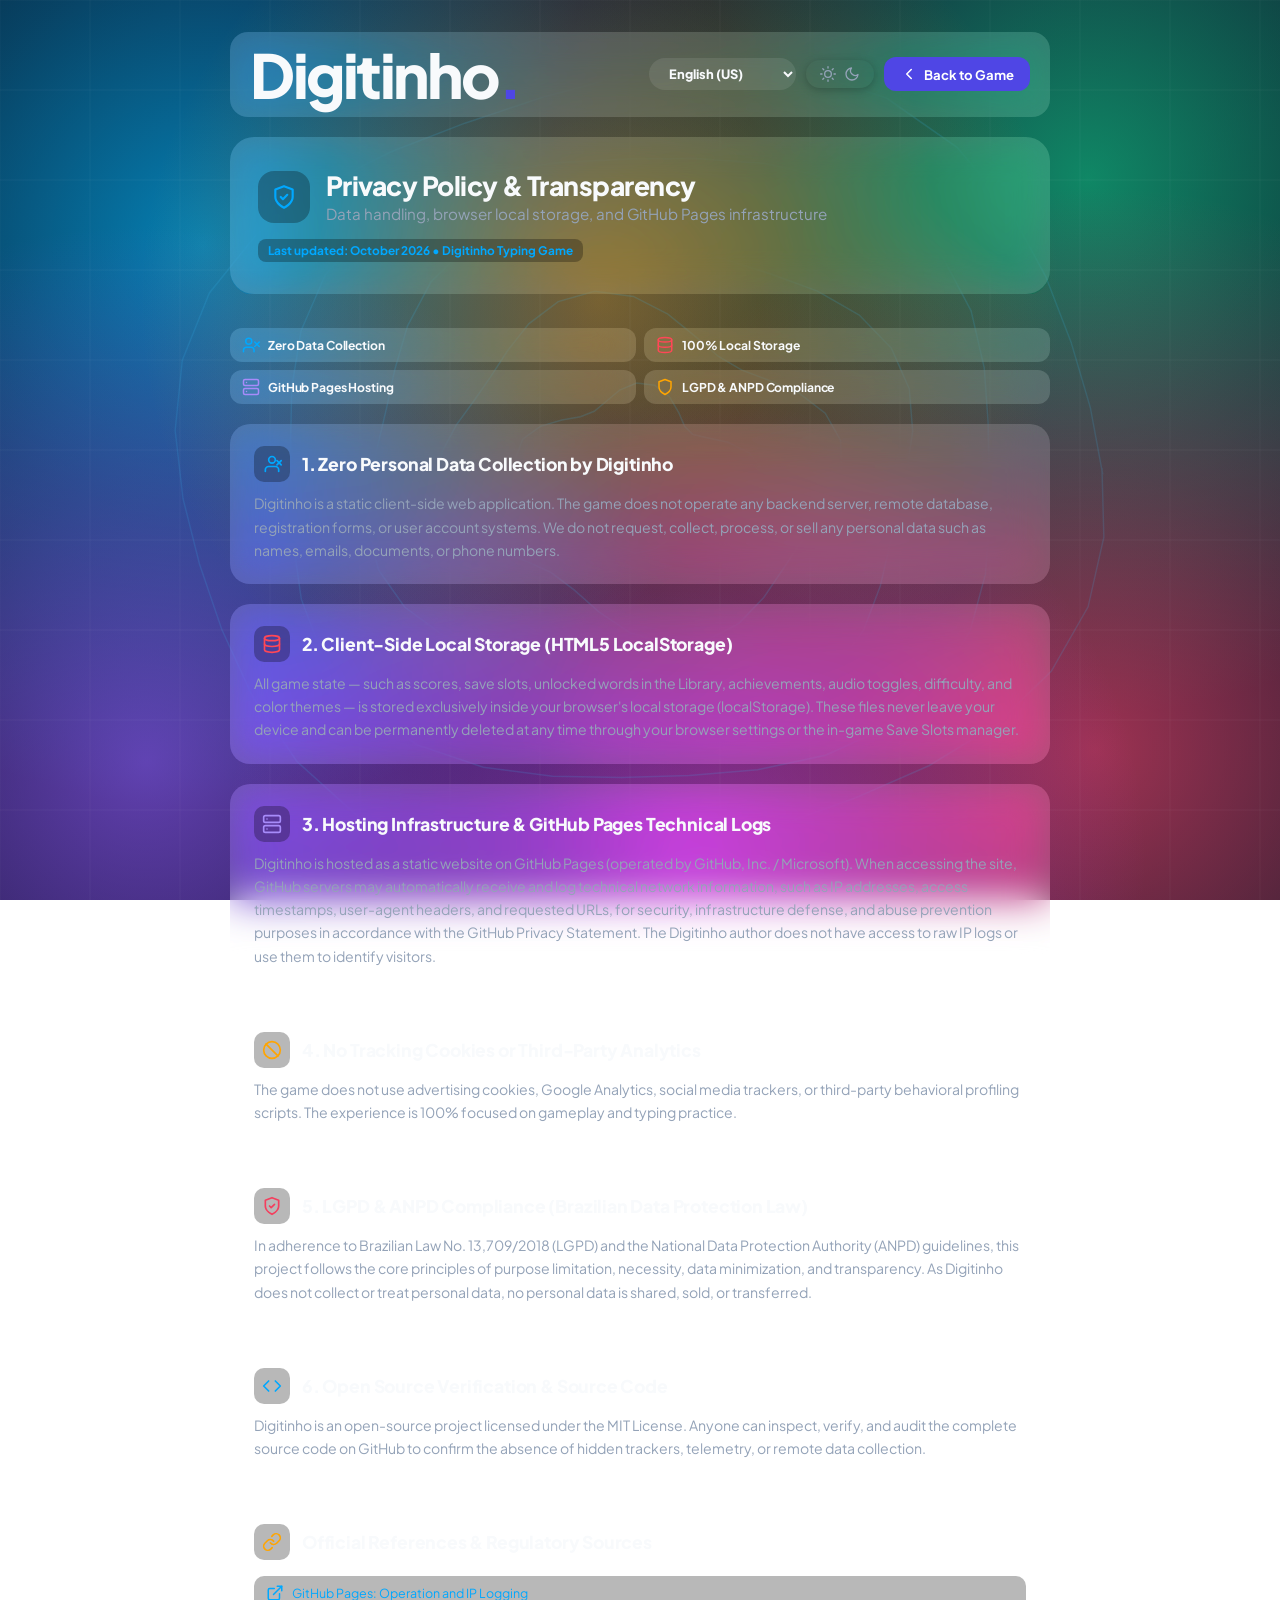
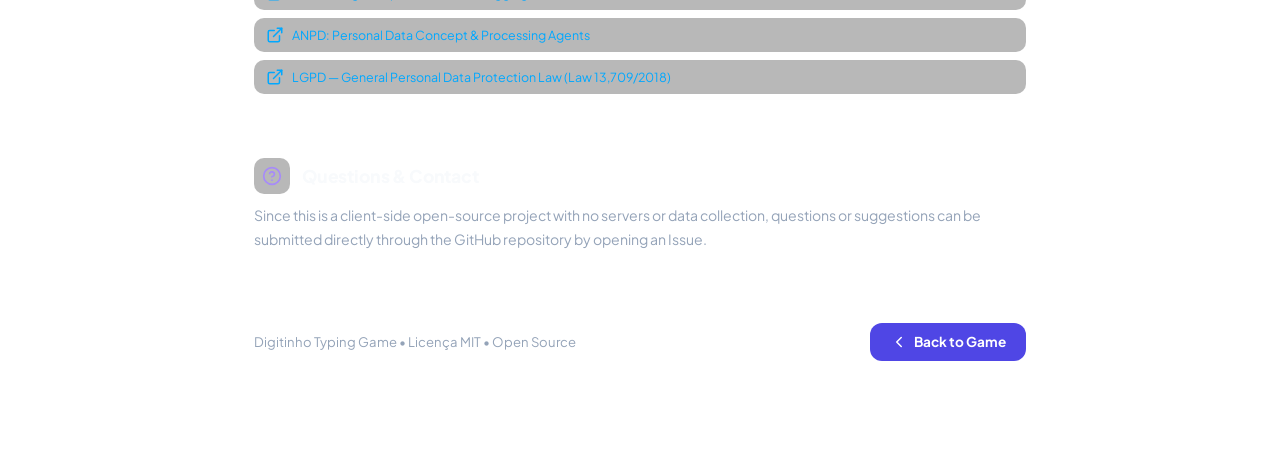
==== privacy.html @ caaef054 "feat(privacy): add standalone privacy policy page and in-game modal with multi-language support - Ad" ====
<!DOCTYPE html>
<html lang="en" class="privacy-html">
<head>
  <meta charset="UTF-8" />
  <meta name="viewport" content="width=device-width, initial-scale=1.0" />
  <title data-i18n="privacy_page_title">Digitinho — Privacy Policy &amp; Transparency</title>
  <meta name="description" content="Digitinho Privacy Policy & Data Transparency: client-side processing, browser local storage, and GitHub Pages infrastructure." />
  <link rel="icon" type="image/svg+xml" href="data:image/svg+xml,%3Csvg xmlns='http://www.w3.org/2000/svg' viewBox='0 0 32 32'%3E%3Cdefs%3E%3ClinearGradient id='g' x1='0%25' y1='0%25' x2='100%25' y2='100%25'%3E%3Cstop offset='0%25' stop-color='%236366F1'/%3E%3Cstop offset='100%25' stop-color='%2306B6D4'/%3E%3C/linearGradient%3E%3C/defs%3E%3Crect width='32' height='32' rx='8' fill='url(%23g)'/%3E%3Ctext x='15' y='22' font-family='sans-serif' font-weight='900' font-size='19' fill='%23FFFFFF' text-anchor='middle'%3ED%3C/text%3E%3Ccircle cx='23' cy='21' r='2.5' fill='%23FBBF24'/%3E%3C/svg%3E" />
  <link rel="preconnect" href="https://fonts.googleapis.com" />
  <link rel="preconnect" href="https://fonts.gstatic.com" crossorigin />
  <link href="https://fonts.googleapis.com/css2?family=Inter:wght@400;500;600;700;800&family=Plus+Jakarta+Sans:wght@500;600;700;800&display=swap" rel="stylesheet" />
  <link rel="stylesheet" href="./css/variables.css?v=1.1" />
  <link rel="stylesheet" href="./css/components.css?v=1.1" />
  <link rel="stylesheet" href="./css/layout.css?v=1.2" />
  <link rel="stylesheet" href="./css/modals.css?v=1.2" />
  <link rel="stylesheet" href="./css/responsive.css?v=1.1" />
  <style>
    html.privacy-html,
    body.privacy-body {
      overflow-y: auto !important;
      overflow-x: hidden !important;
      height: auto !important;
      min-height: 100vh !important;
      user-select: text !important;
      scrollbar-width: thin;
      scrollbar-color: rgba(99, 102, 241, 0.45) transparent;
    }
    html.privacy-html::-webkit-scrollbar,
    body.privacy-body::-webkit-scrollbar {
      width: 9px;
    }
    html.privacy-html::-webkit-scrollbar-track,
    body.privacy-body::-webkit-scrollbar-track {
      background: transparent;
    }
    html.privacy-html::-webkit-scrollbar-thumb,
    body.privacy-body::-webkit-scrollbar-thumb {
      background: rgba(99, 102, 241, 0.35);
      border-radius: 999px;
    }
    html.privacy-html::-webkit-scrollbar-thumb:hover,
    body.privacy-body::-webkit-scrollbar-thumb:hover {
      background: rgba(99, 102, 241, 0.60);
    }
  </style>
</head>
<body class="privacy-body">
  <!-- Ambient Saturated Canvas (dynamic orbs & topography behind frosted glass) -->
  <canvas id="ambient-canvas" aria-hidden="true"></canvas>

  <div class="privacy-page-wrap">
    
    <!-- Top Navigation Bar -->
    <header class="privacy-page-nav">
      <a href="./index.html" class="start-logo" style="text-decoration:none;">
        <span class="logo-main">Digitinho</span><span class="logo-dot">.</span>
      </a>

      <div class="privacy-nav-actions">
        <!-- Language selector dropdown -->
        <select id="settings-lang-select" class="settings-opt-select" onchange="changeLanguage(this.value)" aria-label="Select language">
          <option value="en">English (US)</option>
          <option value="pt">Português (BR)</option>
          <option value="fr">Français</option>
          <option value="de">Deutsch</option>
          <option value="ja">日本語</option>
          <option value="ko">한국어</option>
          <option value="zh">简体中文</option>
        </select>

        <!-- Theme Toggle Button -->
        <button class="theme-switch-btn" onclick="toggleTheme()" type="button" aria-label="Toggle theme" title="Toggle theme">
          <svg class="theme-icon theme-icon-sun" width="16" height="16" viewBox="0 0 24 24" fill="none" stroke="currentColor" stroke-width="2" stroke-linecap="round" stroke-linejoin="round">
            <circle cx="12" cy="12" r="5"></circle>
            <line x1="12" y1="1" x2="12" y2="3"></line>
            <line x1="12" y1="21" x2="12" y2="23"></line>
            <line x1="4.22" y1="4.22" x2="5.64" y2="5.64"></line>
            <line x1="18.36" y1="18.36" x2="19.78" y2="19.78"></line>
            <line x1="1" y1="12" x2="3" y2="12"></line>
            <line x1="21" y1="12" x2="23" y2="12"></line>
            <line x1="4.22" y1="19.78" x2="5.64" y2="18.36"></line>
            <line x1="18.36" y1="5.64" x2="19.78" y2="4.22"></line>
          </svg>
          <svg class="theme-icon theme-icon-moon" width="16" height="16" viewBox="0 0 24 24" fill="none" stroke="currentColor" stroke-width="2" stroke-linecap="round" stroke-linejoin="round">
            <path d="M21 12.79A9 9 0 1 1 11.21 3 7 7 0 0 0 21 12.79z"></path>
          </svg>
        </button>

        <!-- Back to Game Link -->
        <a href="./index.html" class="btn-primary" style="display:inline-flex; align-items:center; gap:6px; text-decoration:none; padding:8px 16px; border-radius:12px; font-size:0.82rem;">
          <svg class="btn-svg-icon" width="15" height="15" viewBox="0 0 24 24" fill="none" stroke="currentColor" stroke-width="2" stroke-linecap="round" stroke-linejoin="round">
            <path d="m15 18-6-6 6-6"/>
          </svg>
          <span data-i18n="privacy_back_game">Voltar ao Jogo</span>
        </a>
      </div>
    </header>

    <!-- Hero Card -->
    <section class="privacy-hero-card">
      <div class="privacy-hero-header">
        <div class="privacy-hero-icon">
          <svg width="26" height="26" viewBox="0 0 24 24" fill="none" stroke="currentColor" stroke-width="2" stroke-linecap="round" stroke-linejoin="round">
            <path d="M12 22s8-4 8-10V5l-8-3-8 3v7c0 6 8 10 8 10z"/>
            <path d="m9 12 2 2 4-4"/>
          </svg>
        </div>
        <div>
          <h1 class="privacy-hero-title" data-i18n="privacy_title">Política de Privacidade &amp; Transparência</h1>
          <p class="privacy-hero-sub" data-i18n="privacy_sub">Tratamento de dados, armazenamento local no navegador e infraestrutura do GitHub Pages</p>
        </div>
      </div>
      <div class="privacy-updated-badge" data-i18n="privacy_updated">
        Última atualização: Outubro de 2026 • Digitinho Typing Game
      </div>
    </section>

    <!-- Key Highlights Badges Grid -->
    <section class="privacy-badges-grid">
      <div class="privacy-badge">
        <svg class="privacy-badge-icon rule-icon-cyan" width="18" height="18" viewBox="0 0 24 24" fill="none" stroke="currentColor" stroke-width="2" stroke-linecap="round" stroke-linejoin="round">
          <path d="M16 21v-2a4 4 0 0 0-4-4H6a4 4 0 0 0-4 4v2"/>
          <circle cx="9" cy="7" r="4"/>
          <line x1="17" y1="8" x2="23" y2="14"/>
          <line x1="23" y1="8" x2="17" y2="14"/>
        </svg>
        <span data-i18n="privacy_badge_nocollect">Zero Coleta de Dados</span>
      </div>
      <div class="privacy-badge">
        <svg class="privacy-badge-icon rule-icon-coral" width="18" height="18" viewBox="0 0 24 24" fill="none" stroke="currentColor" stroke-width="2" stroke-linecap="round" stroke-linejoin="round">
          <ellipse cx="12" cy="5" rx="9" ry="3"/>
          <path d="M21 12c0 1.66-4 3-9 3s-9-1.34-9-3"/>
          <path d="M3 5v14c0 1.66 4 3 9 3s9-1.34 9-3V5"/>
        </svg>
        <span data-i18n="privacy_badge_local">100% Armazenamento Local</span>
      </div>
      <div class="privacy-badge">
        <svg class="privacy-badge-icon rule-icon-purple" width="18" height="18" viewBox="0 0 24 24" fill="none" stroke="currentColor" stroke-width="2" stroke-linecap="round" stroke-linejoin="round">
          <rect x="2" y="2" width="20" height="8" rx="2" ry="2"/>
          <rect x="2" y="14" width="20" height="8" rx="2" ry="2"/>
          <line x1="6" y1="6" x2="6.01" y2="6"/>
          <line x1="6" y1="18" x2="6.01" y2="18"/>
        </svg>
        <span data-i18n="privacy_badge_github">Hospedagem GitHub Pages</span>
      </div>
      <div class="privacy-badge">
        <svg class="privacy-badge-icon rule-icon-amber" width="18" height="18" viewBox="0 0 24 24" fill="none" stroke="currentColor" stroke-width="2" stroke-linecap="round" stroke-linejoin="round">
          <path d="M12 22s8-4 8-10V5l-8-3-8 3v7c0 6 8 10 8 10z"/>
        </svg>
        <span data-i18n="privacy_badge_lgpd">Conformidade LGPD &amp; ANPD</span>
      </div>
    </section>

    <!-- Section 1 -->
    <article class="privacy-section-card">
      <div class="privacy-sec-head">
        <div class="privacy-sec-icon-box rule-icon-cyan">
          <svg width="20" height="20" viewBox="0 0 24 24" fill="none" stroke="currentColor" stroke-width="2" stroke-linecap="round" stroke-linejoin="round">
            <path d="M20 21v-2a4 4 0 0 0-4-4H8a4 4 0 0 0-4 4v2"/>
            <circle cx="12" cy="7" r="4"/>
            <line x1="18" y1="8" x2="23" y2="13"/>
            <line x1="23" y1="8" x2="18" y2="13"/>
          </svg>
        </div>
        <h2 class="privacy-sec-heading" data-i18n="privacy_sec_collection_title">1. Zero Coleta de Dados Pessoais pelo Digitinho</h2>
      </div>
      <p class="privacy-sec-body" data-i18n="privacy_sec_collection_desc">
        O Digitinho é um jogo web estático executado integralmente no navegador do jogador (client-side). O projeto não possui servidores de backend próprios, banco de dados remoto, formulários de cadastro ou sistema de contas de usuário. Nenhum dado pessoal (como nome, e-mail, documento ou telefone) é solicitado, coletado, processado ou comercializado pelo desenvolvedor.
      </p>
    </article>

    <!-- Section 2 -->
    <article class="privacy-section-card">
      <div class="privacy-sec-head">
        <div class="privacy-sec-icon-box rule-icon-coral">
          <svg width="20" height="20" viewBox="0 0 24 24" fill="none" stroke="currentColor" stroke-width="2" stroke-linecap="round" stroke-linejoin="round">
            <ellipse cx="12" cy="5" rx="9" ry="3"/>
            <path d="M21 12c0 1.66-4 3-9 3s-9-1.34-9-3"/>
            <path d="M3 5v14c0 1.66 4 3 9 3s9-1.34 9-3V5"/>
          </svg>
        </div>
        <h2 class="privacy-sec-heading" data-i18n="privacy_sec_storage_title">2. Armazenamento Local no Dispositivo (HTML5 LocalStorage)</h2>
      </div>
      <p class="privacy-sec-body" data-i18n="privacy_sec_storage_desc">
        Todo o progresso do jogo — incluindo pontuação, slots de salvamento, palavras desbloqueadas na Biblioteca, conquistas obtidas, preferências sonoras, dificuldade e tema visual — é armazenado exclusivamente no armazenamento local do seu próprio navegador (localStorage). Essas informações jamais saem do seu aparelho e podem ser apagadas permanentemente a qualquer momento limpando os dados do navegador ou excluindo slots no próprio jogo.
      </p>
    </article>

    <!-- Section 3 -->
    <article class="privacy-section-card">
      <div class="privacy-sec-head">
        <div class="privacy-sec-icon-box rule-icon-purple">
          <svg width="20" height="20" viewBox="0 0 24 24" fill="none" stroke="currentColor" stroke-width="2" stroke-linecap="round" stroke-linejoin="round">
            <rect x="2" y="2" width="20" height="8" rx="2" ry="2"/>
            <rect x="2" y="14" width="20" height="8" rx="2" ry="2"/>
            <line x1="6" y1="6" x2="6.01" y2="6"/>
            <line x1="6" y1="18" x2="6.01" y2="18"/>
          </svg>
        </div>
        <h2 class="privacy-sec-heading" data-i18n="privacy_sec_hosting_title">3. Infraestrutura de Hospedagem e Registros Técnicos do GitHub Pages</h2>
      </div>
      <p class="privacy-sec-body" data-i18n="privacy_sec_hosting_desc">
        O Digitinho é hospedado como um site estático na infraestrutura do GitHub Pages (operada pela GitHub, Inc. / Microsoft). Ao acessar a página, os servidores do GitHub podem processar e registrar automaticamente metadados técnicos de conexão — tais como endereço IP, data/hora da requisição, navegador (user-agent) e URL solicitada — para fins estritos de segurança, manutenção de infraestrutura e prevenção de abusos, em conformidade com a Declaração de Privacidade do GitHub. O desenvolvedor do Digitinho não tem acesso a registros brutos de IPs nem utiliza esses dados para identificar ou rastrear jogadores.
      </p>
    </article>

    <!-- Section 4 -->
    <article class="privacy-section-card">
      <div class="privacy-sec-head">
        <div class="privacy-sec-icon-box rule-icon-amber">
          <svg width="20" height="20" viewBox="0 0 24 24" fill="none" stroke="currentColor" stroke-width="2" stroke-linecap="round" stroke-linejoin="round">
            <circle cx="12" cy="12" r="10"/>
            <line x1="4.93" y1="4.93" x2="19.07" y2="19.07"/>
          </svg>
        </div>
        <h2 class="privacy-sec-heading" data-i18n="privacy_sec_cookies_title">4. Zero Cookies de Rastreamento ou Analítica de Terceiros</h2>
      </div>
      <p class="privacy-sec-body" data-i18n="privacy_sec_cookies_desc">
        O jogo não utiliza cookies de publicidade, Google Analytics, pixels de redes sociais ou ferramentas de telemetria e perfilamento comportamental de terceiros. A experiência é 100% voltada ao treino de digitação e diversão arcade.
      </p>
    </article>

    <!-- Section 5 -->
    <article class="privacy-section-card">
      <div class="privacy-sec-head">
        <div class="privacy-sec-icon-box rule-icon-rose">
          <svg width="20" height="20" viewBox="0 0 24 24" fill="none" stroke="currentColor" stroke-width="2" stroke-linecap="round" stroke-linejoin="round">
            <path d="M12 22s8-4 8-10V5l-8-3-8 3v7c0 6 8 10 8 10z"/>
            <path d="m9 12 2 2 4-4"/>
          </svg>
        </div>
        <h2 class="privacy-sec-heading" data-i18n="privacy_sec_lgpd_title">5. Conformidade com a LGPD e Diretrizes da ANPD</h2>
      </div>
      <p class="privacy-sec-body" data-i18n="privacy_sec_lgpd_desc">
        Em observância à Lei Geral de Proteção de Dados Pessoais do Brasil (Lei nº 13.709/2018 - LGPD) e às orientações da Autoridade Nacional de Proteção de Dados (ANPD), o projeto adota estritamente os princípios de finalidade, necessidade, não discriminação e minimização de dados. Como o desenvolvedor não realiza tratamento de dados pessoais dos jogadores, nenhuma informação pessoal é comercializada, compartilhada ou transferida a terceiros.
      </p>
    </article>

    <!-- Section 6 -->
    <article class="privacy-section-card">
      <div class="privacy-sec-head">
        <div class="privacy-sec-icon-box rule-icon-cyan">
          <svg width="20" height="20" viewBox="0 0 24 24" fill="none" stroke="currentColor" stroke-width="2" stroke-linecap="round" stroke-linejoin="round">
            <polyline points="16 18 22 12 16 6"/>
            <polyline points="8 6 2 12 8 18"/>
          </svg>
        </div>
        <h2 class="privacy-sec-heading" data-i18n="privacy_sec_opensource_title">6. Código Aberto, Transparência e Auditoria</h2>
      </div>
      <p class="privacy-sec-body" data-i18n="privacy_sec_opensource_desc">
        O Digitinho é um projeto de código aberto disponibilizado sob a Licença MIT. Qualquer pessoa pode inspecionar, auditar e verificar o código-fonte integral no GitHub para atestar a ausência total de rastreadores ocultos, telemetria ou coleta remota de dados.
      </p>
    </article>

    <!-- Section 7: Regulatory Links -->
    <section class="privacy-section-card">
      <div class="privacy-sec-head">
        <div class="privacy-sec-icon-box rule-icon-amber">
          <svg width="20" height="20" viewBox="0 0 24 24" fill="none" stroke="currentColor" stroke-width="2" stroke-linecap="round" stroke-linejoin="round">
            <path d="M10 13a5 5 0 0 0 7.54.54l3-3a5 5 0 0 0-7.07-7.07l-1.72 1.71"/>
            <path d="M14 11a5 5 0 0 0-7.54-.54l-3 3a5 5 0 0 0 7.07 7.07l1.71-1.71"/>
          </svg>
        </div>
        <h2 class="privacy-sec-heading" data-i18n="privacy_sec_links_title">Fontes Oficiais e Referências Normativas</h2>
      </div>
      <div class="privacy-links-grid" style="margin-top:6px;">
        <a href="https://docs.github.com/en/pages/getting-started-with-github-pages/what-is-github-pages" target="_blank" rel="noopener noreferrer" class="privacy-link-item">
          <svg class="btn-svg-icon" width="16" height="16" viewBox="0 0 24 24" fill="none" stroke="currentColor" stroke-width="2" stroke-linecap="round" stroke-linejoin="round">
            <path d="M18 13v6a2 2 0 0 1-2 2H5a2 2 0 0 1-2-2V8a2 2 0 0 1 2-2h6"/>
            <polyline points="15 3 21 3 21 9"/>
            <line x1="10" y1="14" x2="21" y2="3"/>
          </svg>
          <span data-i18n="privacy_link_github">GitHub Pages: Funcionamento e Registro de IPs</span>
        </a>
        <a href="https://www.gov.br/anpd/pt-br/assuntos/titular-de-dados" target="_blank" rel="noopener noreferrer" class="privacy-link-item">
          <svg class="btn-svg-icon" width="16" height="16" viewBox="0 0 24 24" fill="none" stroke="currentColor" stroke-width="2" stroke-linecap="round" stroke-linejoin="round">
            <path d="M18 13v6a2 2 0 0 1-2 2H5a2 2 0 0 1-2-2V8a2 2 0 0 1 2-2h6"/>
            <polyline points="15 3 21 3 21 9"/>
            <line x1="10" y1="14" x2="21" y2="3"/>
          </svg>
          <span data-i18n="privacy_link_anpd">ANPD: Conceito de Dado Pessoal e Agentes de Tratamento</span>
        </a>
        <a href="https://www.planalto.gov.br/ccivil_03/_ato2015-2018/2018/lei/l13709.htm" target="_blank" rel="noopener noreferrer" class="privacy-link-item">
          <svg class="btn-svg-icon" width="16" height="16" viewBox="0 0 24 24" fill="none" stroke="currentColor" stroke-width="2" stroke-linecap="round" stroke-linejoin="round">
            <path d="M18 13v6a2 2 0 0 1-2 2H5a2 2 0 0 1-2-2V8a2 2 0 0 1 2-2h6"/>
            <polyline points="15 3 21 3 21 9"/>
            <line x1="10" y1="14" x2="21" y2="3"/>
          </svg>
          <span data-i18n="privacy_link_lgpd">LGPD — Lei Geral de Proteção de Dados (Lei nº 13.709/2018)</span>
        </a>
      </div>
    </section>

    <!-- Section 8: Contact / GitHub Issues -->
    <article class="privacy-section-card">
      <div class="privacy-sec-head">
        <div class="privacy-sec-icon-box rule-icon-purple">
          <svg width="20" height="20" viewBox="0 0 24 24" fill="none" stroke="currentColor" stroke-width="2" stroke-linecap="round" stroke-linejoin="round">
            <circle cx="12" cy="12" r="10"/>
            <path d="M9.09 9a3 3 0 0 1 5.83 1c0 2-3 3-3 3"/>
            <line x1="12" y1="17" x2="12.01" y2="17"/>
          </svg>
        </div>
        <h2 class="privacy-sec-heading" data-i18n="privacy_contact_title">Dúvidas e Contato</h2>
      </div>
      <p class="privacy-sec-body" data-i18n="privacy_contact_desc">
        Como este é um projeto de código aberto sem servidores ou coleta de dados, dúvidas ou sugestões podem ser encaminhadas diretamente através do repositório no GitHub abrindo uma Issue.
      </p>
    </article>

    <!-- Page Footer -->
    <footer class="privacy-page-footer">
      <div style="font-size:0.82rem; color:var(--t2);">
        Digitinho Typing Game • Licença MIT • Open Source
      </div>
      <a href="./index.html" class="btn-primary" style="display:inline-flex; align-items:center; gap:6px; text-decoration:none; padding:10px 20px; border-radius:12px; font-size:0.85rem;">
        <svg class="btn-svg-icon" width="16" height="16" viewBox="0 0 24 24" fill="none" stroke="currentColor" stroke-width="2" stroke-linecap="round" stroke-linejoin="round">
          <path d="m15 18-6-6 6-6"/>
        </svg>
        <span data-i18n="privacy_back_game">Voltar ao Jogo</span>
      </a>
    </footer>

  </div>

  <!-- Scripts -->
  <script src="./js/ambient.js?v=1.1"></script>
  <script src="./js/i18n.js?v=1.2"></script>
  <script>
    // Theme Management for standalone privacy page
    function initTheme() {
      const saved = localStorage.getItem('digitinho_theme');
      const prefersDark = window.matchMedia && window.matchMedia('(prefers-color-scheme: dark)').matches;
      const initial = saved || (prefersDark ? 'dark' : 'dark');
      setTheme(initial);
    }

    function setTheme(theme) {
      document.documentElement.setAttribute('data-theme', theme);
      localStorage.setItem('digitinho_theme', theme);
      const isDark = theme === 'dark';
      document.querySelectorAll('.theme-switch-btn').forEach(btn => {
        btn.classList.toggle('is-dark', isDark);
      });
    }

    function toggleTheme() {
      const current = document.documentElement.getAttribute('data-theme') || 'dark';
      const next = current === 'dark' ? 'light' : 'dark';
      setTheme(next);
    }

    initTheme();

    // Initialize Language and Translations
    document.addEventListener('DOMContentLoaded', async () => {
      const lang = typeof getLanguage === 'function' ? getLanguage() : 'pt';
      const langSelect = document.getElementById('settings-lang-select');
      if (langSelect) langSelect.value = lang;

      if (typeof loadLocale === 'function') {
        await loadLocale(lang);
      }
      if (typeof applyTranslations === 'function') {
        applyTranslations();
      }
    });
  </script>
</body>
</html>
---- css/variables.css ----
/* ======================================================
   DIGITINHO — css/variables.css
   Design System Tokens, Themes (Dark/Light) & Core Canvas
   ====================================================== */

*,
*::before,
*::after {
  box-sizing: border-box;
  margin: 0;
  padding: 0;
}

/* ======================================================
   THEME DEFINITIONS: DARK (DEFAULT) & LIGHT
   ====================================================== */
:root {
  --theme: 'dark';

  /* Frosted Glass Surfaces (Translucent glass with vibrant refraction) */
  --glass-surface: rgba(10, 16, 32, 0.35);
  --glass-sidebar: rgba(10, 16, 32, 0.30);
  --glass-column: rgba(7, 12, 26, 0.28);
  --glass-queue: rgba(10, 16, 32, 0.40);

  /* Frosted Glass Cards (Luminous Translucent Glass & Zero Borders) */
  --glass-card: rgba(255, 255, 255, 0.16);
  --glass-card-hover: rgba(255, 255, 255, 0.24);
  --glass-card-border: transparent;
  --glass-card-blur: blur(20px) saturate(180%);
  --glass-sub-card: rgba(0, 0, 0, 0.28);

  --glass-pill: rgba(255, 255, 255, 0.08);
  --glass-btn-sec: rgba(255, 255, 255, 0.09);
  --glass-hover: rgba(255, 255, 255, 0.12);
  --glass-border: transparent;
  --glass-inner-border: transparent;
  --glass-highlight: rgba(255, 255, 255, 0.12);
  --shadow-glass: 0 16px 40px rgba(0, 0, 0, 0.20);

  --modal-bg: var(--glass-surface);
  --pause-backdrop: rgba(0, 0, 0, 0.05);
  --modal-backdrop: rgba(0, 0, 0, 0.08);

  /* Padrão Clean Glass Overlay (Contagem Regressiva, Pause e Modais com Fundo Visível) */
  --overlay-backdrop: rgba(0, 0, 0, 0.05);
  --overlay-backdrop-blur: blur(2px);
  --overlay-box-bg: var(--glass-surface);
  --overlay-box-blur: blur(24px) saturate(200%);

  /* Clean Typography Colors */
  --t1: #F8FAFC;
  --t2: #94A3B8;
  --t3: #64748B;
  --t4: #475569;

  /* Saturated Joyful Palette */
  --accent-primary: #4F46E5;
  /* Vivid Indigo */
  --accent-primary-hover: #6366F1;
  --accent-cyan: #00A8FF;
  /* Saturated Sky Cyan */
  --accent-emerald: #2ED573;
  /* Saturated Mint Emerald */
  --accent-coral: #FF4757;
  /* Saturated Coral Red */
  --accent-orange: #FF793F;
  /* Saturated Sunset Orange */
  --accent-purple: #7C3AED;
  /* Saturated Royal Purple */
  --accent-pink: #EC4899;
  /* Saturated Electric Pink */
  --accent-amber: #FFA502;
  /* Saturated Sunny Amber */

  /* Vocábulos: Progressão por Temperatura de Cor (Fria -> Temperada -> Quente -> Incandescente) */
  --tile-letter-bg: #2563EB;
  /* ❄️ Frio: Azul Real (Letra) */
  --tile-letter-txt: #FFFFFF;
  --tile-syl-bg: #059669;
  /* 🌿 Temperado: Verde Esmeralda (Sílaba) */
  --tile-syl-txt: #FFFFFF;
  --tile-word-bg: #D97706;
  /* ☀️ Quente: Âmbar Dourado Solar (Palavra Inteira) */
  --tile-word-txt: #FFFFFF;
  --tile-magic-bg: #D946EF;
  /* ⚡ Incandescente: Magenta Radiante Plasma (Palavra com Habilidade) */
  --tile-magic-txt: #FFFFFF;
  --tile-wild-bg: #8B5CF6;
  /* 💥 Violeta Cósmico (Wildcard) */
  --tile-wild-txt: #FFFFFF;
  --tile-danger-bg: #DC2626;
  /* 🚨 Perigo Fundo da Tela: Vermelho Alerta Vivo */

  /* Shadows & Elevations */
  --shadow-sm: 0 2px 8px rgba(0, 0, 0, 0.22);
  --shadow-md: 0 8px 24px rgba(0, 0, 0, 0.32);
  --shadow-lg: 0 20px 48px rgba(0, 0, 0, 0.42);
  --shadow-tile: 0 4px 14px rgba(0, 0, 0, 0.30);
  --shadow-ambient: rgba(0, 0, 0, 0.35);

  --progress-bg: rgba(255, 255, 255, 0.1);

  /* Typography */
  --font: 'Plus Jakarta Sans', 'Inter', -apple-system, BlinkMacSystemFont, 'Segoe UI', Roboto, sans-serif;
  --r-sm: 10px;
  --r-md: 16px;
  --r-lg: 22px;
  --r-pill: 999px;
}

[data-theme="light"] {
  --theme: 'light';

  /* Glass Surfaces (Light Mode Translucent Frosted Crystal) */
  --glass-surface: rgba(255, 255, 255, 0.42);
  --glass-sidebar: rgba(255, 255, 255, 0.38);
  --glass-column: rgba(255, 255, 255, 0.28);
  --glass-queue: rgba(255, 255, 255, 0.48);

  /* Frosted Glass Cards (Modo Claro) */
  --glass-card: rgba(255, 255, 255, 0.65);
  --glass-card-hover: rgba(255, 255, 255, 0.85);
  --glass-card-border: transparent;
  --glass-card-blur: blur(20px) saturate(180%);
  --glass-sub-card: rgba(0, 0, 0, 0.07);

  --glass-pill: rgba(255, 255, 255, 0.45);
  --glass-btn-sec: rgba(255, 255, 255, 0.50);
  --glass-hover: rgba(255, 255, 255, 0.65);
  --glass-border: transparent;
  --glass-inner-border: transparent;
  --glass-highlight: rgba(255, 255, 255, 0.60);
  --shadow-glass: 0 12px 32px rgba(15, 23, 42, 0.06);

  --modal-bg: var(--glass-surface);
  --pause-backdrop: rgba(255, 255, 255, 0.06);
  --modal-backdrop: rgba(15, 23, 42, 0.08);

  /* Padrão Clean Glass Overlay (Contagem Regressiva, Pause e Modais com Fundo Visível) */
  --overlay-backdrop: rgba(255, 255, 255, 0.06);
  --overlay-backdrop-blur: blur(2px);
  --overlay-box-bg: var(--glass-surface);
  --overlay-box-blur: blur(24px) saturate(200%);

  --t1: #0F172A;
  --t2: #334155;
  --t3: #64748B;
  --t4: #94A3B8;

  /* Saturated Joyful Palette */
  --accent-primary: #4F46E5;
  --accent-primary-hover: #6366F1;
  --accent-cyan: #0284C7;
  --accent-emerald: #10B981;
  --accent-coral: #FF4757;
  --accent-orange: #EA580C;
  --accent-purple: #7C3AED;
  --accent-pink: #DB2777;
  --accent-amber: #D97706;

  /* Vocábulos: Progressão por Temperatura de Cor */
  --tile-letter-bg: #2563EB;
  --tile-letter-txt: #FFFFFF;
  --tile-syl-bg: #059669;
  --tile-syl-txt: #FFFFFF;
  --tile-word-bg: #D97706;
  --tile-word-txt: #FFFFFF;
  --tile-magic-bg: #C026D3;
  --tile-magic-txt: #FFFFFF;
  --tile-wild-bg: #7C3AED;
  --tile-wild-txt: #FFFFFF;
  --tile-danger-bg: #DC2626;

  --shadow-sm: 0 2px 8px rgba(0, 0, 0, 0.05);
  --shadow-md: 0 8px 24px rgba(0, 0, 0, 0.08);
  --shadow-lg: 0 20px 48px rgba(15, 23, 42, 0.12);
  --shadow-tile: 0 4px 14px rgba(15, 23, 42, 0.18);
  --shadow-ambient: rgba(15, 23, 42, 0.08);

  --progress-bg: rgba(15, 23, 42, 0.08);
}

/* ======================================================
   BASE HTML & BODY
   ====================================================== */
html,
body {
  width: 100%;
  height: 100%;
  background: transparent;
  color: var(--t1);
  font-family: var(--font);
  overflow: hidden;
  user-select: none;
  -webkit-font-smoothing: antialiased;
  -moz-osx-font-smoothing: grayscale;
  transition: color 0.25s ease;
}

#ambient-canvas {
  position: fixed;
  inset: 0;
  width: 100%;
  height: 100%;
  z-index: 0;
  pointer-events: none;
}

#app {
  position: relative;
  z-index: 1;
  width: 100%;
  height: 100%;
  display: flex;
  flex-direction: column;
}

/* Screen Viewport Base */
.screen {
  position: fixed;
  inset: 0;
  display: none;
}

.screen.active {
  display: flex;
}
---- css/components.css ----
/* ======================================================
   DIGITINHO — css/components.css
   Reusable UI Components: Buttons, Theme Switch & Badges
   ====================================================== */

/* ======================================================
   THEME TOGGLE SWITCH
   ====================================================== */
.theme-switch-btn {
  display: inline-flex;
  align-items: center;
  gap: 8px;
  background: var(--surface-card);
  border: none;
  border-radius: var(--r-pill);
  padding: 6px 14px;
  cursor: pointer;
  color: var(--t2);
  font-family: var(--font);
  font-size: 0.8rem;
  font-weight: 600;
  box-shadow: var(--shadow-sm);
  transition: background 0.2s, color 0.2s;
}
.theme-switch-btn:hover {
  background: var(--surface-hover);
  color: var(--t1);
}
.theme-switch-disc {
  width: 18px;
  height: 18px;
  border-radius: 50%;
  background: linear-gradient(90deg, #10B981 50%, #1E293B 50%);
  display: inline-block;
  box-shadow: 0 1px 4px rgba(0,0,0,0.2);
  transition: transform 0.3s ease;
}
[data-theme="light"] .theme-switch-disc {
  background: linear-gradient(90deg, #F59E0B 50%, #E2E8F0 50%);
  transform: rotate(180deg);
}
.screen-top-bar {
  position: absolute;
  top: 18px;
  right: 22px;
  z-index: 10;
  display: flex;
  align-items: center;
  gap: 10px;
}
.hud-theme-switch {
  padding: 6px 8px;
}
.queue-switch-btn {
  gap: 6px;
}
.queue-switch-icon {
  font-size: 0.72rem;
  line-height: 1;
}

/* ======================================================
   COMMON BUTTONS & CONTROLS (BORDERLESS DESIGN)
   ====================================================== */
button {
  border: none;
  outline: none;
  font-family: var(--font);
}

.btn-primary {
  font-weight: 700;
  font-size: 0.92rem;
  color: #FFFFFF;
  background: var(--accent-primary);
  border-radius: var(--r-md);
  padding: 12px 24px;
  cursor: pointer;
  box-shadow: none;
  transition: background 0.18s ease, filter 0.18s ease;
  display: inline-flex;
  align-items: center;
  justify-content: center;
  gap: 8px;
}
.btn-primary:hover {
  background: var(--accent-primary-hover);
  filter: brightness(1.12);
  box-shadow: none;
}
.btn-primary:active {
  background: var(--accent-primary);
  filter: brightness(0.96);
}

.btn-secondary {
  font-weight: 600;
  font-size: 0.88rem;
  color: var(--t1);
  background: var(--glass-btn-sec, rgba(255, 255, 255, 0.08));
  border: none;
  border-radius: var(--r-md);
  padding: 12px 20px;
  cursor: pointer;
  transition: background 0.18s, color 0.18s;
  display: inline-flex;
  align-items: center;
  justify-content: center;
  gap: 6px;
}
.btn-secondary:hover {
  background: var(--glass-hover, rgba(255, 255, 255, 0.15));
  color: var(--t1);
}
.btn-secondary:active {
  background: var(--glass-btn-sec, rgba(255, 255, 255, 0.08));
}

.btn-svg-icon {
  width: 18px;
  height: 18px;
  flex-shrink: 0;
  display: inline-block;
  vertical-align: middle;
}

.btn-link {
  background: none;
  font-size: 0.72rem;
  color: var(--accent-cyan);
  cursor: pointer;
  font-weight: 700;
  padding: 0;
  transition: opacity 0.15s;
}
.btn-link:hover {
  opacity: 0.8;
  text-decoration: underline;
}

.btn-lib-mini {
  background: var(--glass-card);
  backdrop-filter: var(--glass-card-blur);
  -webkit-backdrop-filter: var(--glass-card-blur);
  border: none;
  border-radius: var(--r-sm);
  color: var(--t2);
  font-size: 0.75rem;
  font-weight: 600;
  padding: 6px 12px;
  cursor: pointer;
  transition: background 0.15s, color 0.15s;
  display: inline-flex;
  align-items: center;
  gap: 5px;
  box-shadow: none;
}
.btn-lib-mini:hover {
  background: var(--glass-card-hover);
  color: var(--t1);
}

/* ======================================================
   SPEED BADGE & STATUS INDICATORS
   ====================================================== */
.speed-badge {
  font-size: 0.72rem;
  font-weight: 700;
  color: #FFFFFF;
  background: var(--accent-amber);
  border-radius: var(--r-pill);
  padding: 2px 8px;
  transition: transform 0.15s ease, background 0.15s ease;
}
.speed-badge.speed-up-flash {
  background: var(--accent-coral) !important;
  transform: scale(1.18);
}

/* Keyboard keys */
.kb-row {
  display: flex;
  gap: 6px;
  flex-wrap: wrap;
}
kbd {
  display: inline-flex;
  align-items: center;
  justify-content: center;
  min-width: 22px;
  height: 22px;
  padding: 0 6px;
  background: rgba(255, 255, 255, 0.12);
  backdrop-filter: blur(8px);
  -webkit-backdrop-filter: blur(8px);
  color: var(--t1);
  border-radius: 6px;
  font-family: 'JetBrains Mono', 'Fira Code', 'SF Mono', Consolas, monospace;
  font-size: 0.72rem;
  font-weight: 700;
  line-height: 1;
  border: 1px solid rgba(255, 255, 255, 0.16);
  box-shadow: 0 2px 6px rgba(0, 0, 0, 0.20);
  user-select: none;
  transition: all 0.15s ease;
}

[data-theme="light"] kbd {
  background: rgba(0, 0, 0, 0.07);
  color: #0F172A;
  border: 1px solid rgba(0, 0, 0, 0.12);
  box-shadow: 0 2px 4px rgba(0, 0, 0, 0.06);
}

/* Color Helpers */
.text-green { color: var(--accent-emerald) !important; }
.text-rose  { color: var(--accent-coral) !important; }
.text-sky   { color: var(--accent-cyan) !important; }
.text-amber { color: var(--accent-amber) !important; }

/* Visibility Utilities */
.hidden {
  display: none !important;
}

/* ======================================================
   APP INITIALIZATION LOADING SCREEN (Glassmorphism & No Borders)
   ====================================================== */
#app-loading-screen {
  position: fixed;
  inset: 0;
  z-index: 999999;
  display: flex;
  flex-direction: column;
  align-items: center;
  justify-content: center;
  background: var(--overlay-backdrop, rgba(7, 11, 20, 0.85));
  backdrop-filter: blur(24px) saturate(200%);
  -webkit-backdrop-filter: blur(24px) saturate(200%);
  opacity: 1;
  visibility: visible;
  transition: opacity 0.4s cubic-bezier(0.16, 1, 0.3, 1), visibility 0.4s;
  pointer-events: all;
  border: none !important;
}

#app-loading-screen.fade-out {
  opacity: 0;
  visibility: hidden;
  pointer-events: none;
}

.loading-content-box {
  display: flex;
  flex-direction: column;
  align-items: center;
  gap: 16px;
  background: var(--overlay-box-bg, rgba(15, 23, 42, 0.65));
  backdrop-filter: blur(24px) saturate(200%);
  -webkit-backdrop-filter: blur(24px) saturate(200%);
  padding: 34px 44px;
  border-radius: 20px;
  border: none !important;
  box-shadow: none !important;
  text-align: center;
}

.loading-brand-logo {
  font-family: 'Plus Jakarta Sans', var(--font), sans-serif;
  font-size: 2.1rem;
  font-weight: 800;
  letter-spacing: -0.04em;
  color: #FFFFFF;
}

.loading-brand-logo .logo-dot {
  color: var(--accent-primary, #6366F1);
}

.loading-spinner-svg {
  width: 40px;
  height: 40px;
  animation: loadingSpin 0.85s linear infinite;
}

@keyframes loadingSpin {
  to { transform: rotate(360deg); }
}

.loading-status-text {
  font-family: var(--font), sans-serif;
  font-size: 0.88rem;
  font-weight: 500;
  color: #94A3B8;
  letter-spacing: 0.02em;
  animation: loadingPulse 1.8s ease-in-out infinite;
}

@keyframes loadingPulse {
  0%, 100% { opacity: 0.7; }
  50% { opacity: 1; color: #F8FAFC; }
}
---- css/layout.css ----
/* ======================================================
   DIGITINHO — css/layout.css
   Structural Screens, HUD, Floating Sidebars & Central Board
   ====================================================== */

/* ======================================================
   START SCREEN (FROSTED GLASS CARD OVER SATURATED CANVASES)
   ====================================================== */
#screen-start {
  align-items: center;
  justify-content: center;
  background: transparent;
  flex-direction: column;
}
#bg-deco {
  display: none;
}

.start-wrap {
  position: relative;
  z-index: 1;
  display: flex;
  flex-direction: column;
  align-items: center;
  gap: 20px;
  width: 100%;
  max-width: 520px;
  padding: 30px 26px 24px;
  text-align: center;
  background: var(--glass-sidebar);
  backdrop-filter: blur(28px) saturate(210%);
  -webkit-backdrop-filter: blur(28px) saturate(210%);
  border-radius: 26px;
  box-shadow: none;
  border: none !important;
}

.start-brand {
  display: flex;
  flex-direction: column;
  align-items: center;
  gap: 4px;
}
.start-logo {
  font-weight: 800;
  font-size: clamp(2.8rem, 7vw, 3.8rem);
  letter-spacing: -0.04em;
  line-height: 1;
}
.logo-main { color: var(--t1); }
.logo-dot  { color: var(--accent-primary); }
.start-sub {
  font-size: 0.90rem;
  color: var(--t2);
  margin-top: 0px;
  font-weight: 500;
  max-width: 400px;
  line-height: 1.35;
}

/* Hero Start & Continue Action */
.start-hero-action {
  width: 100%;
  display: flex;
  justify-content: center;
}

.hero-start-btn {
  width: 100%;
  height: 56px;
  background: linear-gradient(135deg, #4F46E5, #6366F1);
  color: #FFFFFF;
  font-size: 1.10rem;
  font-weight: 800;
  letter-spacing: 0.02em;
  border-radius: var(--r-md);
  border: none !important;
  cursor: pointer;
  display: flex;
  align-items: center;
  justify-content: center;
  gap: 12px;
  padding: 0 20px;
  box-shadow: 0 6px 20px rgba(79, 70, 229, 0.38);
  transition: filter 0.18s ease, background 0.18s ease, box-shadow 0.18s ease;
  transform: none !important;
}
.hero-start-btn:hover {
  background: linear-gradient(135deg, #6366F1, #818CF8);
  filter: brightness(1.12);
  box-shadow: 0 8px 26px rgba(99, 102, 241, 0.48);
}

.hero-continue-btn {
  background: linear-gradient(135deg, #10B981, #059669);
  box-shadow: 0 6px 20px rgba(16, 185, 129, 0.38);
}
.hero-continue-btn:hover {
  background: linear-gradient(135deg, #059669, #34D399);
  filter: brightness(1.12);
  box-shadow: 0 8px 26px rgba(16, 185, 129, 0.48);
}

.hero-play-icon {
  width: 28px;
  height: 28px;
  border-radius: 50%;
  background: rgba(255, 255, 255, 0.22);
  display: flex;
  align-items: center;
  justify-content: center;
  flex-shrink: 0;
}
.hero-start-text {
  font-weight: 800;
}

/* Game Modes Bento Grid (3 Columns) */
.start-modes-section {
  width: 100%;
  display: flex;
  flex-direction: column;
  gap: 8px;
}
.start-section-tag {
  font-size: 0.68rem;
  font-weight: 800;
  letter-spacing: 0.12em;
  color: var(--t2);
  text-transform: uppercase;
  text-align: left;
  padding-left: 2px;
}
.start-modes-grid {
  display: grid;
  grid-template-columns: repeat(3, 1fr);
  gap: 10px;
  width: 100%;
}
.mode-card {
  background: var(--glass-card);
  backdrop-filter: var(--glass-card-blur);
  -webkit-backdrop-filter: var(--glass-card-blur);
  border: none !important;
  border-radius: 16px;
  padding: 14px 8px 12px;
  display: flex;
  flex-direction: column;
  align-items: center;
  text-align: center;
  gap: 8px;
  cursor: pointer;
  transition: background 0.18s ease, filter 0.18s ease;
  transform: none !important;
}
.mode-card:hover {
  background: var(--glass-card-hover);
  filter: brightness(1.10);
}
.mode-card-icon {
  width: 40px;
  height: 40px;
  border-radius: 12px;
  display: flex;
  align-items: center;
  justify-content: center;
  flex-shrink: 0;
  transition: filter 0.18s ease;
}
.mode-icon-purple {
  background: rgba(139, 92, 246, 0.20);
  color: #A78BFA;
}
.mode-icon-cyan {
  background: rgba(6, 182, 212, 0.20);
  color: #22D3EE;
}
.mode-icon-amber {
  background: rgba(245, 158, 11, 0.20);
  color: #FBBF24;
}
.mode-card-info {
  display: flex;
  flex-direction: column;
  gap: 2px;
  align-items: center;
}
.mode-card-title {
  font-size: 0.84rem;
  font-weight: 700;
  color: var(--t1);
  line-height: 1.2;
}
.mode-card-desc {
  font-size: 0.68rem;
  color: var(--t2);
  font-weight: 500;
  text-align: center;
  line-height: 1.25;
}

/* Quick Tools System Bar */
.start-system-bar {
  display: grid;
  grid-template-columns: repeat(4, 1fr);
  gap: 8px;
  width: 100%;
}
.system-bar-btn {
  background: var(--glass-card);
  backdrop-filter: var(--glass-card-blur);
  -webkit-backdrop-filter: var(--glass-card-blur);
  border: none !important;
  border-radius: 12px;
  padding: 10px 4px 8px;
  display: flex;
  flex-direction: column;
  align-items: center;
  justify-content: center;
  gap: 5px;
  color: var(--t2);
  font-size: 0.72rem;
  font-weight: 700;
  cursor: pointer;
  transition: background 0.18s ease, color 0.18s ease, filter 0.18s ease;
  transform: none !important;
}
.system-bar-btn:hover {
  background: var(--glass-card-hover);
  color: var(--t1);
  filter: brightness(1.10);
}
.system-bar-btn .btn-svg-icon {
  width: 18px;
  height: 18px;
  flex-shrink: 0;
}

/* Start Screen Subtle Footer Links */
.start-footer-links {
  margin-top: 10px;
  display: flex;
  align-items: center;
  justify-content: center;
  width: 100%;
}

.start-footer-link-btn {
  background: transparent;
  border: none !important;
  color: var(--t2);
  font-size: 0.74rem;
  font-weight: 600;
  display: inline-flex;
  align-items: center;
  gap: 6px;
  cursor: pointer;
  padding: 6px 14px;
  border-radius: 20px;
  transition: color 0.18s ease, background 0.18s ease, filter 0.18s ease;
  transform: none !important;
}

.start-footer-link-btn:hover {
  color: var(--t1);
  background: var(--glass-card);
  filter: brightness(1.10);
}

/* Rules Card in Modal */
.rules-card {
  width: 100%;
  background: var(--glass-card);
  backdrop-filter: var(--glass-card-blur);
  -webkit-backdrop-filter: var(--glass-card-blur);
  border-radius: 16px;
  padding: 16px 18px;
  display: flex;
  flex-direction: column;
  gap: 12px;
  text-align: left;
  box-shadow: none;
  border: none !important;
}
.rule-row {
  display: flex;
  align-items: flex-start;
  gap: 12px;
  font-size: 0.84rem;
  color: var(--t2);
  line-height: 1.45;
}
.rule-row strong {
  color: var(--t1);
  font-weight: 700;
}
.rule-svg-icon {
  width: 20px;
  height: 20px;
  flex-shrink: 0;
  margin-top: 1px;
}
.rule-icon-cyan   { color: var(--accent-cyan); }
.rule-icon-coral  { color: var(--accent-coral); }
.rule-icon-purple { color: #A78BFA; }
.rule-icon-amber  { color: var(--accent-amber); }
.rule-icon-rose   { color: #F43F5E; }

/* ======================================================
   GAME SCREEN & HUD
   ====================================================== */
#screen-game {
  flex-direction: column;
  height: 100%;
}

/* HUD (Floating Frosted Glass Bar - Aligned to Game Column) */
#hud {
  flex-shrink: 0;
  display: flex;
  flex-direction: column;
  align-items: center;
  justify-content: center;
  width: 100%;
  max-width: 440px;
  margin: 12px auto 0 auto;
  padding: 8px 18px;
  background: var(--glass-surface);
  backdrop-filter: blur(24px) saturate(220%);
  -webkit-backdrop-filter: blur(24px) saturate(220%);
  border-radius: var(--r-lg);
  box-shadow: var(--shadow-glass);
  border: none;
  z-index: 10;
}

.hud-mobile-lives {
  display: none;
}
.hud-mobile-stats {
  display: none;
}

.hud-center-block {
  display: flex;
  flex-direction: column;
  align-items: center;
  gap: 5px;
  width: 100%;
  max-width: 440px;
  margin: 0 auto;
}
.phase-tag {
  font-size: 0.72rem;
  letter-spacing: 0.18em;
  color: var(--t3);
  font-weight: 700;
}

#progress-wrap {
  width: 100%;
  height: 8px;
  background: var(--progress-bg);
  border-radius: var(--r-pill);
  overflow: hidden;
}
#progress-fill {
  height: 100%;
  width: 0%;
  background: linear-gradient(90deg, var(--accent-primary) 0%, var(--accent-cyan) 100%);
  border-radius: var(--r-pill);
  transition: width 0.28s cubic-bezier(0.4, 0, 0.2, 1);
}
#progress-fill.hit-flash {
  animation: hitFlash 0.2s ease;
}
#progress-fill.err-flash {
  animation: errFlash 0.3s ease;
}
@keyframes hitFlash {
  0%, 100% { filter: brightness(1); }
  50%      { filter: brightness(1.6); }
}
@keyframes errFlash {
  0%   { background: var(--accent-coral); }
  100% { background: linear-gradient(90deg, var(--accent-primary), var(--accent-cyan)); }
}
#progress-text {
  font-size: 0.68rem;
  color: var(--t3);
  font-weight: 600;
}
.hud-progress-info {
  display: flex;
  align-items: center;
  justify-content: center;
  gap: 8px;
}
.zen-fixed-badge {
  display: inline-flex;
  align-items: center;
  gap: 4px;
  background: var(--glass-sub-card);
  border: none;
  color: var(--accent-cyan);
  font-size: 0.68rem;
  font-weight: 700;
  padding: 2px 10px;
  border-radius: var(--r-pill);
  letter-spacing: 0.02em;
  user-select: none;
}
.zen-fixed-badge.hidden {
  display: none !important;
}

.zen-lives-pill {
  font-size: 0.72rem;
  font-weight: 800;
  color: var(--accent-emerald);
  letter-spacing: 0.03em;
  background: var(--glass-sub-card);
  border: none;
  padding: 3px 8px;
  border-radius: var(--r-pill);
  display: inline-flex;
  align-items: center;
  gap: 4px;
  white-space: nowrap;
}



/* ======================================================
   GAMEPLAY LAYOUT (FLOATING FROSTED GLASS PANELS)
   ====================================================== */
#layout {
  flex: 1;
  display: flex;
  overflow: hidden;
  min-height: 0;
  justify-content: center;
  background: transparent;
  padding: 12px 14px 14px 14px;
  gap: 12px;
}#side-left,
#side-right {
  flex: 0 0 240px;
  width: 240px;
  padding: 14px;
  display: flex;
  flex-direction: column;
  gap: 12px;
  overflow-y: auto;
  background: var(--glass-sidebar);
  backdrop-filter: blur(24px) saturate(220%);
  -webkit-backdrop-filter: blur(24px) saturate(220%);
  border-radius: 24px;
  box-shadow: var(--shadow-glass);
  border: none;
  scrollbar-width: none;
}
#side-left::-webkit-scrollbar,
#side-right::-webkit-scrollbar {
  display: none;
}

.side-card {
  background: var(--glass-card);
  backdrop-filter: var(--glass-card-blur);
  -webkit-backdrop-filter: var(--glass-card-blur);
  border-radius: var(--r-md);
  padding: 12px 14px;
  border: none;
  box-shadow: none;
}
.side-card.flex-grow {
  flex: 1;
  min-height: 60px;
  overflow-y: auto;
  scrollbar-width: none;
}
.side-card-header {
  display: flex;
  justify-content: space-between;
  align-items: center;
  margin-bottom: 8px;
}
.side-title {
  font-size: 0.72rem;
  letter-spacing: 0.10em;
  color: var(--t2);
  font-weight: 800;
  text-transform: uppercase;
}

/* Unified Stats Dashboard (Modern Card Style) */
.side-card-stats {
  background: var(--glass-card);
  backdrop-filter: var(--glass-card-blur);
  -webkit-backdrop-filter: var(--glass-card-blur);
  border-radius: 16px;
  padding: 14px 16px;
  border: none;
  box-shadow: none;
}
.side-card-title-row {
  display: flex;
  justify-content: space-between;
  align-items: center;
  margin-bottom: 10px;
}

/* Player Lives Display (Organized inside Left Dashboard) */
.stat-hero-lives {
  background: var(--glass-sub-card);
  border-radius: 14px;
  padding: 10px 14px;
  margin-bottom: 8px;
  display: flex;
  flex-direction: column;
  gap: 6px;
  border: none;
  box-shadow: none;
}
.stat-lives-count {
  font-size: 0.82rem;
  font-weight: 800;
  color: var(--accent-emerald);
  font-variant-numeric: tabular-nums;
  letter-spacing: 0.05em;
  transition: color 0.2s ease;
}
.stat-lives-count.warn {
  color: var(--accent-amber);
}
.stat-lives-count.danger {
  color: var(--accent-coral);
}
.stat-hero-hearts {
  display: flex;
  align-items: center;
  gap: 6px;
  font-size: 1.25rem;
  line-height: 1;
  min-height: 24px;
}
.stat-hero-hearts .heart-icon {
  display: inline-block;
  transition: transform 0.2s cubic-bezier(0.34, 1.56, 0.64, 1), opacity 0.2s ease, filter 0.2s ease;
  filter: drop-shadow(0 2px 5px rgba(239, 68, 68, 0.4));
}
.stat-hero-hearts .heart-icon.lost {
  opacity: 0.28;
  filter: grayscale(1) drop-shadow(none);
  transform: scale(0.85);
}

.stat-hero-score,
.stat-hero-coins {
  background: var(--glass-sub-card);
  border-radius: 14px;
  padding: 12px 14px;
  margin-bottom: 8px;
  display: flex;
  flex-direction: column;
  gap: 4px;
  border: none;
  box-shadow: none;
}
.stat-hero-header {
  display: flex;
  align-items: center;
  justify-content: space-between;
}
.stat-hero-lbl {
  font-size: 0.68rem;
  letter-spacing: 0.10em;
  color: var(--t2);
  font-weight: 700;
  text-transform: uppercase;
}
.stat-hero-icon {
  font-size: 0.88rem;
}
.stat-hero-val-wrap {
  display: flex;
  align-items: baseline;
  overflow: hidden;
}
.stat-hero-val {
  font-size: 1.25rem;
  font-weight: 800;
  color: var(--accent-cyan);
  font-variant-numeric: tabular-nums;
  letter-spacing: 0.05em;
  line-height: 1;
  transition: color 0.18s ease, text-shadow 0.18s ease, filter 0.18s ease;
}
.stat-hero-val.score-counting {
  color: #38BDF8;
  filter: brightness(1.22);
  text-shadow: 0 0 10px rgba(56, 189, 248, 0.75), 0 0 20px rgba(14, 165, 233, 0.35);
}
[data-theme="light"] .stat-hero-val.score-counting {
  color: #0284C7;
  filter: brightness(1.15);
  text-shadow: 0 0 8px rgba(2, 132, 199, 0.45);
}

.stats-unified-grid {
  display: grid;
  grid-template-columns: 1fr 1fr;
  gap: 8px;
}
.stat-box {
  background: var(--glass-sub-card);
  border-radius: 14px;
  padding: 10px 12px;
  display: flex;
  flex-direction: column;
  gap: 3px;
  border: none;
  box-shadow: none;
}
.stat-box-lbl {
  font-size: 0.68rem;
  letter-spacing: 0.08em;
  color: var(--t2);
  font-weight: 700;
  text-transform: uppercase;
}
.stat-box-val {
  font-size: 1.2rem;
  font-weight: 800;
  color: var(--t1);
  line-height: 1.1;
}

#words-list {
  display: flex;
  flex-direction: column;
  gap: 6px;
}
.word-tag {
  display: flex;
  align-items: center;
  justify-content: space-between;
  background: var(--glass-sub-card);
  border-radius: 12px;
  padding: 6px 10px;
  font-size: 0.74rem;
  font-weight: 700;
  color: var(--t1);
  border: none;
  box-shadow: none;
}
.word-tag .wt-pts {
  color: var(--accent-amber);
  font-weight: 600;
  font-size: 0.68rem;
}

/* ======================================================
   GAME COLUMN (CENTRAL PLAYBOARD — FLOATING TRANSLUCENT GLASS)
   ====================================================== */
#game-column {
  flex: 0 0 440px;
  width: 440px;
  display: flex;
  flex-direction: column;
  position: relative;
  background: var(--glass-column);
  backdrop-filter: blur(20px) saturate(220%);
  -webkit-backdrop-filter: blur(20px) saturate(220%);
  border-radius: 24px;
  box-shadow: var(--shadow-glass);
  border: none;
}

#game-column::after {
  content: '';
  position: absolute;
  bottom: 0;
  left: 0;
  right: 0;
  height: 70px;
  background: linear-gradient(to top, rgba(255, 71, 87, 0.12), transparent);
  pointer-events: none;
  z-index: 2;
  transition: bottom 0.25s ease;
}

#game-column.queue-pos-bottom::after {
  bottom: 52px;
}
#game-column.has-finger-guide::after {
  bottom: 54px;
}
#game-column.has-finger-guide.queue-pos-bottom::after {
  bottom: 106px;
}
#game-column.has-virtual-keyboard::after {
  bottom: var(--vk-height, 144px);
}
#game-column.has-virtual-keyboard.has-mobile-skills::after {
  bottom: calc(var(--vk-height, 144px) + var(--msb-height, 38px));
}
#game-column.has-virtual-keyboard.queue-pos-bottom::after {
  bottom: calc(var(--vk-height, 144px) + 52px);
}
#game-column.has-virtual-keyboard.queue-pos-bottom.has-mobile-skills::after {
  bottom: calc(var(--vk-height, 144px) + 52px + var(--msb-height, 38px));
}

#game-area {
  position: relative;
  flex: 1;
  overflow: hidden;
  min-height: 0;
  order: 1;
}

/* Shield Aura Barrier Effect */
.shield-aura {
  position: absolute;
  bottom: 0;
  left: 0;
  right: 0;
  height: 24px;
  background: linear-gradient(to top, rgba(46, 213, 115, 0.4), transparent);
  border-top: 2px solid var(--accent-emerald);
  pointer-events: none;
  z-index: 8;
  opacity: 0;
  transition: opacity 0.3s ease, bottom 0.25s ease;
}
.shield-aura.active {
  opacity: 1;
  animation: shieldPulse 1.4s ease-in-out infinite alternate;
}
#game-column.queue-pos-bottom .shield-aura {
  bottom: 52px;
}
#game-column.has-finger-guide .shield-aura {
  bottom: 54px;
}
#game-column.has-finger-guide.queue-pos-bottom .shield-aura {
  bottom: 106px;
}
#game-column.has-virtual-keyboard .shield-aura {
  bottom: var(--vk-height, 144px);
}
#game-column.has-virtual-keyboard.has-mobile-skills .shield-aura {
  bottom: calc(var(--vk-height, 144px) + var(--msb-height, 38px));
}
#game-column.has-virtual-keyboard.queue-pos-bottom .shield-aura {
  bottom: calc(var(--vk-height, 144px) + 52px);
}
#game-column.has-virtual-keyboard.queue-pos-bottom.has-mobile-skills .shield-aura {
  bottom: calc(var(--vk-height, 144px) + 52px + var(--msb-height, 38px));
}

@keyframes shieldPulse {
  0%   { filter: brightness(1); }
  100% { filter: brightness(1.3); }
}

/* ======================================================
   QUEUE BAR (GLASS DOCK — TOP BY DEFAULT / OPTIONAL BOTTOM)
   ====================================================== */
#queue-bar {
  flex-shrink: 0;
  height: 52px;
  background: var(--glass-queue);
  backdrop-filter: blur(20px);
  -webkit-backdrop-filter: blur(20px);
  display: flex;
  align-items: center;
  padding: 0 16px;
  gap: 8px;
  overflow: hidden;
  z-index: 5;
  order: 0; /* Top by default */
  border-radius: 24px 24px 0 0;
  border: none;
  box-shadow: 0 2px 10px rgba(0, 0, 0, 0.15);
  transition: order 0.2s ease, border-radius 0.2s ease, box-shadow 0.2s ease;
}

#game-column.queue-pos-bottom #queue-bar {
  order: 2; /* Bottom dock */
  border-radius: 0 0 24px 24px;
  box-shadow: 0 -2px 10px rgba(0, 0, 0, 0.15);
}
#game-column.has-finger-guide.queue-pos-bottom #queue-bar,
#game-column.has-virtual-keyboard.queue-pos-bottom #queue-bar {
  border-radius: 0;
}

.queue-label-wrap {
  display: flex;
  align-items: center;
  flex-shrink: 0;
}
.queue-label {
  font-size: 0.62rem;
  letter-spacing: 0.14em;
  color: var(--t3);
  font-weight: 700;
  white-space: nowrap;
  margin-right: 2px;
}
#queue-items {
  display: flex;
  gap: 6px;
  align-items: center;
  overflow: hidden;
  flex: 1;
  min-width: 0;
}

.qi {
  font-weight: 700;
  font-size: 0.74rem;
  padding: 5px 10px;
  border-radius: var(--r-pill);
  white-space: nowrap;
  border: none;
  color: #FFFFFF;
  transition: opacity 0.25s ease, margin-left 0.24s cubic-bezier(0.4, 0, 0.2, 1), transform 0.24s ease;
  flex-shrink: 0;
  will-change: margin-left, opacity, transform;
}
.qi.letter {
  width: 28px;
  min-width: 28px;
  max-width: 28px;
  height: 28px;
  aspect-ratio: 1 / 1;
  border-radius: 50%;
  padding: 0;
  display: inline-flex;
  align-items: center;
  justify-content: center;
  background: var(--tile-letter-bg);
  flex-shrink: 0;
}
.qi.syllable { border-radius: var(--r-pill); background: var(--tile-syl-bg); flex-shrink: 0; }
.qi.word     { border-radius: var(--r-pill); background: var(--tile-word-bg); flex-shrink: 0; }
.qi.wildcard { border-radius: var(--r-pill); background: var(--tile-wild-bg); flex-shrink: 0; }
.qi.has-skill-q {
  background: var(--tile-magic-bg) !important;
  outline: 2px solid var(--accent-amber);
  box-shadow: 0 0 10px rgba(217, 70, 239, 0.7);
  flex-shrink: 0;
}

.qi:nth-child(1) { opacity: 1; }
.qi:nth-child(2) { opacity: 0.85; }
.qi:nth-child(3) { opacity: 0.65; }
.qi:nth-child(4) { opacity: 0.45; }
.qi:nth-child(5) { opacity: 0.30; }
.qi:nth-child(n+6) { opacity: 0.18; }

/* Leaving queue item transition */
.qi.qi-leaving {
  opacity: 0 !important;
  transform: scale(0.72) !important;
  pointer-events: none !important;
}

/* Sibling queue items brighten smoothly while the first item exits */
#queue-items .qi.qi-leaving + .qi { opacity: 1; }
#queue-items .qi.qi-leaving + .qi + .qi { opacity: 0.85; }
#queue-items .qi.qi-leaving + .qi + .qi + .qi { opacity: 0.65; }
#queue-items .qi.qi-leaving + .qi + .qi + .qi + .qi { opacity: 0.45; }
#queue-items .qi.qi-leaving + .qi + .qi + .qi + .qi + .qi { opacity: 0.30; }

@keyframes qiPopIn {
  0% {
    opacity: 0;
    transform: scale(0.35);
  }
  100% {
    transform: scale(1);
  }
}

.qi.qi-entering {
  animation: qiPopIn 0.22s cubic-bezier(0.34, 1.56, 0.64, 1) forwards;
}

/* ======================================================
   VISUAL FINGER GUIDE DOCK (MINI MAPA SUTIL DE DIGITAÇÃO)
   ====================================================== */
#finger-guide {
  flex-shrink: 0;
  height: 54px;
  background: var(--glass-queue);
  backdrop-filter: blur(20px);
  -webkit-backdrop-filter: blur(20px);
  display: flex;
  align-items: center;
  justify-content: space-between;
  padding: 0 16px;
  gap: 12px;
  z-index: 5;
  order: 3; /* Docked at the bottom of game column */
  border-radius: 0 0 24px 24px;
  border: none !important;
  box-shadow: 0 -2px 10px rgba(0, 0, 0, 0.15);
  transition: opacity 0.25s ease, transform 0.25s ease;
  user-select: none;
}

#finger-guide.hidden {
  display: none !important;
}

/* Hands Container */
.fg-hands-container {
  display: flex;
  align-items: center;
  gap: 6px;
  flex-shrink: 0;
}

.fg-hand-svg {
  width: 46px;
  height: 38px;
  display: block;
  overflow: visible;
}

.fg-palm {
  fill: rgba(255, 255, 255, 0.05);
  stroke: rgba(255, 255, 255, 0.20);
  stroke-width: 1.5;
  transition: stroke 0.2s ease, fill 0.2s ease;
}

[data-theme="light"] .fg-palm {
  fill: rgba(15, 23, 42, 0.04);
  stroke: rgba(15, 23, 42, 0.18);
}

.fg-finger {
  fill: rgba(255, 255, 255, 0.12);
  stroke: rgba(255, 255, 255, 0.32);
  stroke-width: 1.5;
  transition: fill 0.18s ease, stroke 0.18s ease, filter 0.18s ease;
}

[data-theme="light"] .fg-finger {
  fill: rgba(15, 23, 42, 0.08);
  stroke: rgba(15, 23, 42, 0.22);
}

.fg-finger.fg-active {
  fill: #FFFFFF !important;
  stroke: #FFFFFF !important;
  stroke-width: 2 !important;
  filter: none;
  animation: none;
}

[data-theme="light"] .fg-finger.fg-active {
  fill: #0F172A !important;
  stroke: #0F172A !important;
  stroke-width: 2 !important;
  filter: none;
}

body.training-hold-active .fg-finger.fg-active,
body.training-hold-active[data-theme="light"] .fg-finger.fg-active {
  fill: #38BDF8 !important;
  stroke: #0284C7 !important;
  filter: drop-shadow(0 0 6px rgba(56, 189, 248, 0.9));
  animation: fgPulse 0.9s ease-in-out infinite alternate;
}

@keyframes fgPulse {
  0% {
    filter: drop-shadow(0 0 4px rgba(56, 189, 248, 0.6));
  }
  100% {
    filter: drop-shadow(0 0 10px rgba(56, 189, 248, 1));
  }
}

/* Info wrap: Key badge + finger label */
.fg-info-wrap {
  display: flex;
  align-items: center;
  gap: 10px;
  min-width: 0;
  flex: 1;
  justify-content: flex-end;
}

.fg-key-cap {
  min-width: 32px;
  height: 32px;
  padding: 0 8px;
  background: var(--glass-card);
  backdrop-filter: var(--glass-card-blur);
  -webkit-backdrop-filter: var(--glass-card-blur);
  border-radius: 9px;
  border: none !important;
  display: inline-flex;
  align-items: center;
  justify-content: center;
  font-size: 0.92rem;
  font-weight: 800;
  color: var(--t1);
  box-shadow: 0 2px 8px rgba(0, 0, 0, 0.2), inset 0 1px 0 rgba(255, 255, 255, 0.15);
  transition: all 0.2s ease;
  flex-shrink: 0;
}

.fg-key-cap.active {
  color: #FFFFFF;
  text-shadow: none;
  background: var(--glass-hover);
}

[data-theme="light"] .fg-key-cap.active {
  color: #0F172A;
}

body.training-hold-active .fg-key-cap.active,
body.training-hold-active[data-theme="light"] .fg-key-cap.active {
  color: #38BDF8;
  animation: fgKeyPulse 0.9s ease-in-out infinite alternate;
}

@keyframes fgKeyPulse {
  0%   { text-shadow: 0 0 4px rgba(56, 189, 248, 0.6); }
  100% { text-shadow: 0 0 10px rgba(56, 189, 248, 1); }
}

.fg-text-wrap {
  display: flex;
  flex-direction: column;
  justify-content: center;
  min-width: 0;
  overflow: hidden;
  text-align: right;
}

.fg-finger-name {
  font-size: 0.76rem;
  font-weight: 800;
  color: var(--t1);
  white-space: nowrap;
  overflow: hidden;
  text-overflow: ellipsis;
  line-height: 1.25;
}

.fg-hand-sub {
  font-size: 0.60rem;
  font-weight: 700;
  color: var(--t3);
  letter-spacing: 0.06em;
  text-transform: uppercase;
  line-height: 1.2;
}

/* ======================================================
   ON-SCREEN VIRTUAL KEYBOARD (TECLADO VIRTUAL MOBILE)
   ====================================================== */
:root {
  --vk-height: 144px;
  --msb-height: 38px;
}

#virtual-keyboard {
  flex-shrink: 0;
  width: 100%;
  padding: 8px 8px 12px;
  background: var(--glass-queue);
  backdrop-filter: blur(20px);
  -webkit-backdrop-filter: blur(20px);
  display: flex;
  flex-direction: column;
  gap: 5px;
  z-index: 6;
  order: 4; /* Docked at the bottom of the game column */
  border-radius: 0 0 24px 24px;
  border: none !important;
  box-shadow: 0 -2px 10px rgba(0, 0, 0, 0.15);
  transition: opacity 0.25s ease;
  user-select: none;
  -webkit-user-select: none;
  touch-action: manipulation;
}

#virtual-keyboard.hidden {
  display: none !important;
}

#game-column.queue-pos-bottom #virtual-keyboard {
  order: 3;
}

.vk-row {
  display: flex;
  justify-content: center;
  gap: 4px;
  width: 100%;
}

.vk-key {
  flex: 1;
  max-width: 42px;
  height: 38px;
  display: inline-flex;
  align-items: center;
  justify-content: center;
  background: var(--glass-card);
  backdrop-filter: var(--glass-card-blur);
  -webkit-backdrop-filter: var(--glass-card-blur);
  border-radius: 9px;
  border: none !important;
  font-family: inherit;
  font-size: 0.95rem;
  font-weight: 700;
  color: var(--t1);
  box-shadow: 0 2px 6px rgba(0, 0, 0, 0.18), inset 0 1px 0 rgba(255, 255, 255, 0.15);
  cursor: pointer;
  touch-action: manipulation;
  transition: background 0.1s ease, filter 0.1s ease, color 0.1s ease, box-shadow 0.1s ease;
  user-select: none;
  -webkit-user-select: none;
  -webkit-tap-highlight-color: transparent;
  padding: 0;
  transform: none !important;
}

[data-theme="light"] .vk-key {
  box-shadow: 0 2px 6px rgba(0, 0, 0, 0.08), inset 0 1px 0 rgba(255, 255, 255, 0.6);
}

.vk-key:hover {
  background: var(--glass-hover);
  filter: brightness(1.15);
  transform: none !important;
}

.vk-key.vk-pressed,
.vk-key:active {
  background: var(--glass-active);
  color: var(--accent-cyan);
  filter: brightness(1.25);
  box-shadow: 0 0 10px rgba(56, 189, 248, 0.5), inset 0 1px 0 rgba(255, 255, 255, 0.3);
  transform: none !important;
}

.vk-key-backspace {
  flex: 1.4;
  max-width: 52px;
  color: var(--accent-coral);
}

.vk-key-backspace svg {
  display: block;
}

/* ======================================================
   MOBILE QUICK-CAST SKILLS BAR (MAGIAS NO MOBILE)
   ====================================================== */
.mobile-skills-bar {
  display: none; /* Hidden on desktop screens (>700px) */
  flex-shrink: 0;
  width: 100%;
  padding: 4px 8px;
  background: var(--glass-queue);
  backdrop-filter: blur(18px);
  -webkit-backdrop-filter: blur(18px);
  z-index: 6;
  order: 2;
  border-radius: 0;
  border: none !important;
  box-shadow: 0 -2px 8px rgba(0, 0, 0, 0.12);
  user-select: none;
  -webkit-user-select: none;
}

.mobile-skills-bar.hidden {
  display: none !important;
}

.mobile-skills-list {
  display: flex;
  align-items: center;
  justify-content: center;
  flex-wrap: nowrap;
  gap: 6px;
  width: 100%;
  overflow-x: auto;
  scrollbar-width: none;
}
.mobile-skills-list::-webkit-scrollbar {
  display: none;
}

.msb-pill {
  position: relative;
  flex: 0 1 auto;
  display: inline-flex;
  align-items: center;
  gap: 5px;
  padding: 4px 10px;
  background: var(--glass-card);
  backdrop-filter: var(--glass-card-blur);
  -webkit-backdrop-filter: var(--glass-card-blur);
  border-radius: var(--r-pill);
  border: none !important;
  font-family: inherit;
  font-size: 0.78rem;
  font-weight: 700;
  color: var(--t1);
  cursor: pointer;
  transform: none !important;
  transition: background 0.15s ease, filter 0.15s ease, box-shadow 0.15s ease;
  user-select: none;
  -webkit-user-select: none;
  -webkit-tap-highlight-color: transparent;
  overflow: hidden;
}

.msb-pill:hover {
  background: var(--glass-hover);
  filter: brightness(1.15);
  transform: none !important;
}

.msb-pill:active {
  background: var(--glass-active);
  filter: brightness(1.25);
  transform: none !important;
}

.msb-pill.msb-is-active {
  background: linear-gradient(135deg, rgba(6, 182, 212, 0.25), rgba(99, 102, 241, 0.25)), var(--glass-card);
  box-shadow: 0 0 12px rgba(6, 182, 212, 0.45);
}

.msb-pill.msb-disabled {
  opacity: 0.5;
  cursor: not-allowed;
  filter: grayscale(0.5);
}

.msb-icon {
  display: inline-flex;
  align-items: center;
  justify-content: center;
  flex-shrink: 0;
}

.msb-svg {
  display: block;
}

.msb-label {
  white-space: nowrap;
  max-width: 65px;
  overflow: hidden;
  text-overflow: ellipsis;
}

.msb-badge {
  font-size: 0.68rem;
  font-weight: 800;
  padding: 1px 5px;
  border-radius: 6px;
  background: var(--glass-sub-card);
  color: var(--accent-cyan);
}

.msb-pill.msb-is-active .msb-badge {
  background: var(--accent-primary);
  color: #FFFFFF;
}

.msb-dur-track {
  position: absolute;
  bottom: 0;
  left: 0;
  right: 0;
  height: 2.5px;
  background: rgba(255, 255, 255, 0.15);
  display: none;
}

.msb-pill.msb-is-active .msb-dur-track {
  display: block;
}

.msb-dur-fill {
  height: 100%;
  background: linear-gradient(90deg, var(--accent-cyan), var(--accent-emerald));
  transition: width 0.1s linear;
}

/* ======================================================
   PERFORMANCE STATS GRID (PPM / PRECISÃO / COMBO)
   ====================================================== */
.stats-perf-grid {
  display: grid;
  grid-template-columns: repeat(3, 1fr);
  gap: 6px;
  margin-top: 8px;
}
.stat-mini-box {
  background: var(--glass-sub-card);
  border-radius: 12px;
  padding: 7px 4px;
  text-align: center;
  display: flex;
  flex-direction: column;
  gap: 2px;
  border: none;
  box-shadow: none !important;
  transition: background 0.15s ease;
}
.stat-mini-box:hover {
  background: var(--glass-card-hover);
}
.smb-lbl {
  font-size: 0.58rem;
  font-weight: 700;
  color: var(--t3);
  letter-spacing: 0.04em;
}
.smb-val {
  font-size: 0.85rem;
  font-weight: 800;
  font-feature-settings: "tnum";
}

/* Modo Fúria Visual Glow on Game Column */
#game-column.fury-mode {
  box-shadow: 0 0 35px rgba(255, 159, 26, 0.5), inset 0 1px 0 var(--glass-highlight);
  animation: furyGlow 1.2s ease-in-out infinite alternate;
}
@keyframes furyGlow {
  0%   { filter: drop-shadow(0 0 8px rgba(255, 71, 87, 0.35)); }
  100% { filter: drop-shadow(0 0 24px rgba(255, 159, 26, 0.65)); }
}

/* ======================================================
   STANDALONE PRIVACY POLICY PAGE (privacy.html)
   ====================================================== */
html.privacy-html,
body.privacy-body {
  overflow-y: auto !important;
  overflow-x: hidden !important;
  height: auto !important;
  min-height: 100vh !important;
  user-select: text !important;
  scrollbar-width: thin;
  scrollbar-color: rgba(99, 102, 241, 0.45) transparent;
}

html.privacy-html::-webkit-scrollbar,
body.privacy-body::-webkit-scrollbar {
  width: 9px;
}
html.privacy-html::-webkit-scrollbar-track,
body.privacy-body::-webkit-scrollbar-track {
  background: transparent;
}
html.privacy-html::-webkit-scrollbar-thumb,
body.privacy-body::-webkit-scrollbar-thumb {
  background: rgba(99, 102, 241, 0.35);
  border-radius: 999px;
}
html.privacy-html::-webkit-scrollbar-thumb:hover,
body.privacy-body::-webkit-scrollbar-thumb:hover {
  background: rgba(99, 102, 241, 0.60);
}

[data-theme="light"] html.privacy-html,
[data-theme="light"] body.privacy-body {
  scrollbar-color: rgba(99, 102, 241, 0.30) transparent;
}
[data-theme="light"] html.privacy-html::-webkit-scrollbar-thumb,
[data-theme="light"] body.privacy-body::-webkit-scrollbar-thumb {
  background: rgba(99, 102, 241, 0.28);
}

.privacy-page-wrap {
  max-width: 860px;
  margin: 0 auto;
  padding: 32px 20px 80px;
  display: flex;
  flex-direction: column;
  gap: 20px;
  position: relative;
  z-index: 10;
}

.privacy-page-nav {
  display: flex;
  align-items: center;
  justify-content: space-between;
  gap: 16px;
  padding: 12px 20px;
  background: var(--glass-card);
  backdrop-filter: var(--glass-card-blur);
  -webkit-backdrop-filter: var(--glass-card-blur);
  border-radius: 18px;
  border: none !important;
}

.privacy-nav-actions {
  display: flex;
  align-items: center;
  gap: 10px;
}

.privacy-hero-card {
  background: var(--glass-card);
  backdrop-filter: var(--glass-card-blur);
  -webkit-backdrop-filter: var(--glass-card-blur);
  border-radius: 24px;
  padding: 32px 28px;
  border: none !important;
  display: flex;
  flex-direction: column;
  gap: 14px;
  text-align: left;
}

.privacy-hero-header {
  display: flex;
  align-items: center;
  gap: 16px;
}

.privacy-hero-icon {
  width: 52px;
  height: 52px;
  border-radius: 16px;
  background: var(--glass-sub-card);
  display: flex;
  align-items: center;
  justify-content: center;
  color: var(--accent-cyan);
  flex-shrink: 0;
  border: none !important;
}

.privacy-hero-title {
  font-size: 1.65rem;
  font-weight: 800;
  color: var(--t1);
  letter-spacing: -0.02em;
  margin: 0;
}

.privacy-hero-sub {
  font-size: 0.95rem;
  color: var(--t2);
  line-height: 1.55;
  margin: 0;
}

.privacy-updated-badge {
  font-size: 0.74rem;
  font-weight: 700;
  color: var(--accent-cyan);
  background: var(--glass-sub-card);
  border-radius: 8px;
  padding: 4px 10px;
  display: inline-flex;
  width: fit-content;
  border: none !important;
}

.privacy-section-card {
  background: var(--glass-card);
  backdrop-filter: var(--glass-card-blur);
  -webkit-backdrop-filter: var(--glass-card-blur);
  border-radius: 20px;
  padding: 22px 24px;
  border: none !important;
  display: flex;
  flex-direction: column;
  gap: 10px;
  text-align: left;
  transition: background 0.18s ease, filter 0.18s ease;
  transform: none !important;
}

.privacy-section-card:hover {
  background: var(--glass-card-hover);
  filter: brightness(1.06);
}

.privacy-sec-head {
  display: flex;
  align-items: center;
  gap: 12px;
}

.privacy-sec-icon-box {
  width: 36px;
  height: 36px;
  border-radius: 10px;
  background: var(--glass-sub-card);
  display: flex;
  align-items: center;
  justify-content: center;
  flex-shrink: 0;
  border: none !important;
}

.privacy-sec-heading {
  font-size: 1.10rem;
  font-weight: 800;
  color: var(--t1);
  letter-spacing: -0.01em;
  margin: 0;
}

.privacy-sec-body {
  font-size: 0.88rem;
  color: var(--t2);
  line-height: 1.65;
  margin: 0;
}

.privacy-page-footer {
  display: flex;
  align-items: center;
  justify-content: space-between;
  gap: 16px;
  padding: 20px 24px;
  background: var(--glass-card);
  backdrop-filter: var(--glass-card-blur);
  -webkit-backdrop-filter: var(--glass-card-blur);
  border-radius: 20px;
  border: none !important;
  margin-top: 10px;
}

@media (max-width: 600px) {
  .privacy-page-wrap {
    padding: 16px 12px 60px;
  }
  .privacy-page-nav,
  .privacy-page-footer {
    flex-direction: column;
    align-items: stretch;
    text-align: center;
  }
  .privacy-nav-actions {
    justify-content: center;
  }
  .privacy-hero-header {
    flex-direction: column;
    align-items: flex-start;
  }
}
---- css/modals.css ----
/* ======================================================
   DIGITINHO — css/modals.css
   Overlay Windows: Pause, Phase Complete, Shop, Biblioteca & Game Over
   ====================================================== */

/* ======================================================
   PAUSE OVERLAY — FROSTED GLASS OVER SATURATED CANVASES
   ====================================================== */
#pause-overlay {
  position: fixed;
  inset: 0;
  background: var(--overlay-backdrop);
  -webkit-backdrop-filter: var(--overlay-backdrop-blur);
  backdrop-filter: var(--overlay-backdrop-blur);
  display: flex;
  align-items: center;
  justify-content: center;
  z-index: 100;
  transition: opacity 0.2s ease;
}
#pause-overlay.hidden {
  display: none !important;
}

.pause-box {
  background: var(--overlay-box-bg);
  backdrop-filter: var(--overlay-box-blur);
  -webkit-backdrop-filter: var(--overlay-box-blur);
  border: none;
  border-radius: 24px;
  padding: 32px 28px;
  max-width: 380px;
  width: 90%;
  text-align: center;
  display: flex;
  flex-direction: column;
  align-items: center;
  gap: 12px;
  box-shadow: none;
  animation: boxUp 0.25s cubic-bezier(0.34, 1.56, 0.64, 1);
}
.pause-icon-badge {
  width: 50px;
  height: 50px;
  background: var(--glass-card);
  border-radius: 50%;
  display: flex;
  align-items: center;
  justify-content: center;
  font-size: 1.5rem;
  color: var(--accent-amber);
  box-shadow: none;
  border: none;
}
.pause-box h2 {
  font-size: 1.5rem;
  font-weight: 800;
  color: var(--t1);
  letter-spacing: -0.02em;
}
.pause-hint {
  color: var(--t2);
  font-size: 0.85rem;
}
.pause-hint kbd {
  font-size: 0.75rem;
  padding: 3px 8px;
}
.pause-view {
  width: 100%;
  display: flex;
  flex-direction: column;
  align-items: center;
  gap: 12px;
  animation: modalIn 0.2s ease;
}
.pause-view.hidden {
  display: none !important;
}

.pause-confirm-icon {
  width: 50px;
  height: 50px;
  background: rgba(239, 68, 68, 0.16);
  border-radius: 50%;
  display: flex;
  align-items: center;
  justify-content: center;
  font-size: 1.6rem;
  border: none !important;
}

.pause-confirm-title {
  font-size: 1.35rem;
  font-weight: 800;
  color: #FFFFFF;
  letter-spacing: -0.01em;
}

.pause-confirm-desc {
  font-size: 0.86rem;
  font-weight: 500;
  color: #F8FAFC;
  line-height: 1.45;
  text-shadow: 0 1px 2px rgba(0, 0, 0, 0.5);
  margin: 4px 0 8px;
  padding: 0 4px;
}

.btn-danger-confirm {
  background: linear-gradient(135deg, #EF4444, #DC2626);
  color: #FFFFFF;
  font-weight: 700;
  font-size: 0.90rem;
  border: none !important;
  border-radius: var(--r-md);
  padding: 12px 20px;
  cursor: pointer;
  box-shadow: 0 4px 16px rgba(239, 68, 68, 0.35);
  transition: background 0.18s, filter 0.15s;
  width: 100%;
  display: inline-flex;
  align-items: center;
  justify-content: center;
  gap: 8px;
}
.btn-danger-confirm:hover {
  filter: brightness(1.12);
}

.settings-list {
  width: 100%;
  display: flex;
  flex-direction: column;
  gap: 12px;
  margin: 6px 0 8px;
}

.settings-group-card {
  background: var(--glass-card);
  backdrop-filter: var(--glass-card-blur);
  -webkit-backdrop-filter: var(--glass-card-blur);
  border-radius: 18px;
  padding: 10px 10px 12px;
  border: none !important;
  box-shadow: none;
  display: flex;
  flex-direction: column;
  gap: 3px;
  transition: background 0.2s ease;
}

.settings-group-card:hover {
  background: var(--glass-card-hover);
}

.settings-group-header {
  font-size: 0.68rem;
  font-weight: 800;
  letter-spacing: 0.05em;
  text-transform: uppercase;
  color: var(--t2);
  padding: 4px 8px 6px;
  display: flex;
  align-items: center;
  gap: 6px;
  user-select: none;
}

.settings-opt-row {
  display: flex;
  align-items: center;
  justify-content: space-between;
  width: 100%;
  padding: 8px 10px;
  border-radius: 12px;
  border: none !important;
  gap: 10px;
}

.settings-opt-card,
.pause-opt-card {
  display: flex;
  align-items: center;
  justify-content: space-between;
  width: 100%;
  background: var(--glass-card);
  backdrop-filter: var(--glass-card-blur);
  -webkit-backdrop-filter: var(--glass-card-blur);
  padding: 13px 16px;
  border-radius: 16px;
  margin-top: 4px;
  border: none;
  box-shadow: none;
  transition: background 0.2s ease;
}
.settings-opt-card:hover,
.pause-opt-card:hover {
  background: var(--glass-card-hover);
}
.settings-opt-label,
.pause-opt-label {
  font-size: 0.88rem;
  font-weight: 700;
  color: var(--t1);
  text-align: left;
}
.settings-opt-toggle,
.pause-opt-toggle,
.settings-opt-select {
  background: var(--glass-btn-sec);
  color: var(--t1);
  border: none !important;
  border-radius: var(--r-pill);
  padding: 7px 16px;
  font-size: 0.80rem;
  font-weight: 800;
  cursor: pointer;
  display: inline-flex;
  align-items: center;
  gap: 6px;
  transition: all 0.2s ease;
  user-select: none;
  outline: none;
  font-family: inherit;
}
.settings-opt-toggle:hover,
.pause-opt-toggle:hover,
.settings-opt-select:not(:disabled):hover {
  background: var(--glass-hover);
}
.settings-opt-select:disabled {
  background: var(--glass-sub-card);
  color: #94A3B8;
  cursor: not-allowed;
  pointer-events: auto;
  border: none !important;
  opacity: 1;
}
.settings-opt-select:disabled:hover {
  background: var(--glass-sub-card);
  filter: none;
}
.settings-opt-select option {
  background: #111827;
  color: #F8FAFC;
  font-weight: 700;
  padding: 6px 10px;
}
[data-theme="light"] .settings-opt-select option {
  background: #FFFFFF;
  color: #0F172A;
}
.settings-opt-toggle.is-muted {
  opacity: 0.65;
}
.pause-actions {
  display: flex;
  flex-direction: column;
  gap: 8px;
  width: 100%;
  margin-top: 6px;
}

/* ======================================================
   MODALS BASE (FROSTED GLASS, BORDERLESS)
   ====================================================== */
.modal {
  position: fixed;
  inset: 0;
  background: var(--overlay-backdrop);
  display: flex;
  align-items: center;
  justify-content: center;
  z-index: 300;
  -webkit-backdrop-filter: var(--overlay-backdrop-blur);
  backdrop-filter: var(--overlay-backdrop-blur);
  animation: modalIn 0.2s ease;
}
.modal.hidden {
  display: none !important;
}
@keyframes modalIn {
  from { opacity: 0; }
  to   { opacity: 1; }
}

.modal-box {
  position: relative;
  z-index: 320;
  background: var(--overlay-box-bg);
  backdrop-filter: var(--overlay-box-blur);
  -webkit-backdrop-filter: var(--overlay-box-blur);
  border: none;
  border-radius: 28px;
  padding: 32px 28px;
  max-width: 480px;
  width: 92%;
  text-align: center;
  animation: boxUp 0.26s cubic-bezier(0.34, 1.56, 0.64, 1);
  max-height: 90vh;
  overflow-y: auto;
  scrollbar-width: none;
  box-shadow: none;
}
.modal-box::-webkit-scrollbar {
  display: none;
}
@keyframes boxUp {
  from { transform: translateY(18px) scale(0.96); opacity: 0; }
  to   { transform: translateY(0) scale(1); opacity: 1; }
}

.modal-emoji {
  font-size: 2.6rem;
  margin-bottom: 8px;
  display: block;
}
.modal-emoji-sm {
  font-size: 2rem;
}
.modal-head-icon {
  width: 44px;
  height: 44px;
  border-radius: 12px;
  background: var(--glass-card);
  backdrop-filter: var(--glass-card-blur);
  -webkit-backdrop-filter: var(--glass-card-blur);
  display: flex;
  align-items: center;
  justify-content: center;
  color: var(--t1);
  flex-shrink: 0;
  border: none;
}
.modal-head-icon svg {
  width: 22px;
  height: 22px;
  display: block;
}
.modal-box h2 {
  font-size: 1.5rem;
  font-weight: 800;
  color: var(--t1);
  letter-spacing: -0.02em;
  margin-bottom: 4px;
}
.modal-sub {
  color: var(--t2);
  font-size: 0.85rem;
}

.modal-stats {
  margin: 16px 0 20px;
  background: var(--glass-card);
  backdrop-filter: var(--glass-card-blur);
  -webkit-backdrop-filter: var(--glass-card-blur);
  border: none;
  border-radius: 16px;
  overflow: hidden;
  box-shadow: none;
}
.modal-stats-group {
  display: flex;
  flex-direction: column;
}
.modal-stats-group:not(:last-child) {
  margin-bottom: 6px;
  padding-bottom: 6px;
}
.modal-stats-group-title {
  display: flex;
  align-items: center;
  gap: 7px;
  padding: 10px 18px 4px;
  font-size: 0.72rem;
  font-weight: 700;
  text-transform: uppercase;
  letter-spacing: 0.08em;
  color: var(--t2);
}
.modal-stats-group-title .group-svg-icon {
  color: var(--accent-cyan);
  display: inline-block;
}
.modal-stats-group-coins .modal-stats-group-title .group-svg-icon {
  color: #FBBF24;
}
.go-row {
  display: flex;
  align-items: center;
  justify-content: space-between;
  padding: 9px 18px;
  font-size: 0.90rem;
  font-weight: 600;
  color: var(--t2);
}
.go-row:not(:last-child) {
  border-bottom: none;
}
[data-theme="light"] .go-row:not(:last-child) {
  border-bottom: none;
}
.go-row strong {
  font-weight: 800;
  font-size: 1.05rem;
  color: var(--t1);
}
@keyframes rowPopIn {
  0% {
    opacity: 0;
    transform: scale(0.86);
  }
  65% {
    transform: scale(1.02);
  }
  100% {
    opacity: 1;
    transform: scale(1);
  }
}

.go-row-pop {
  animation: rowPopIn 0.38s cubic-bezier(0.16, 1, 0.3, 1) backwards;
  animation-delay: var(--row-delay, 0ms);
}

.go-row-highlight,
.go-row-pts-highlight {
  background: transparent;
  padding: 9px 18px;
  margin: 0;
}

.go-row-balance {
  background: var(--glass-sub-card);
  border-radius: 10px;
  margin: 2px 8px 6px;
  padding: 8px 10px;
}

.modal-section {
  margin: 0 0 20px;
  text-align: left;
}
.modal-section-lbl {
  font-size: 0.74rem;
  letter-spacing: 0.1em;
  color: var(--t2);
  font-weight: 700;
  margin-bottom: 10px;
  text-transform: uppercase;
}
#unlocked-words-row {
  display: flex;
  flex-wrap: wrap;
  gap: 8px;
}
.unlocked-pill {
  background: var(--glass-card);
  backdrop-filter: var(--glass-card-blur);
  -webkit-backdrop-filter: var(--glass-card-blur);
  border: none;
  border-radius: var(--r-pill);
  padding: 7px 16px;
  font-size: 0.82rem;
  font-weight: 700;
  color: var(--accent-amber);
  letter-spacing: 0.02em;
}
.unlocked-pill small {
  font-size: 0.7rem;
  color: var(--t3);
  font-weight: 500;
  margin-left: 6px;
}

.modal-phase-actions {
  display: flex;
  flex-direction: column;
  gap: 8px;
  width: 100%;
}
.modal-phase-actions .btn-primary,
.modal-phase-actions .btn-secondary {
  width: 100%;
}

/* ======================================================
   SHOP MODAL (MODERN REDESIGN)
   ====================================================== */
.modal-shop-box {
  max-width: 540px;
  padding: 30px 26px;
}

.modal-head-simple {
  display: flex;
  align-items: center;
  gap: 14px;
  text-align: left;
  margin-bottom: 18px;
}
.shop-header-icon {
  width: 52px;
  height: 52px;
  border-radius: 16px;
  background: linear-gradient(135deg, rgba(99, 102, 241, 0.9), rgba(79, 70, 229, 0.95));
  display: flex;
  align-items: center;
  justify-content: center;
  font-size: 1.6rem;
  box-shadow: 0 4px 16px rgba(79, 70, 229, 0.35);
  flex-shrink: 0;
}

.shop-balance-card {
  display: flex;
  align-items: center;
  justify-content: space-between;
  background: var(--glass-card);
  backdrop-filter: var(--glass-card-blur);
  -webkit-backdrop-filter: var(--glass-card-blur);
  border: none !important;
  border-radius: var(--r-md);
  padding: 10px 18px;
  margin-bottom: 16px;
  box-shadow: none;
  min-height: 48px;
  gap: 12px;
  position: relative;
}

.shop-feedback-msg {
  display: inline-flex;
  align-items: center;
  gap: 8px;
  padding: 4px 12px;
  border-radius: var(--r-pill);
  font-size: 0.85rem;
  font-weight: 700;
  line-height: 1.2;
  letter-spacing: -0.01em;
  border: none !important;
  animation: shopFeedbackPopIn 0.22s ease-out;
}

.shop-feedback-msg.hidden {
  display: none !important;
}

.shop-feedback-msg.warning {
  background: rgba(239, 68, 68, 0.24);
  color: #FCA5A5;
  box-shadow: 0 0 16px rgba(239, 68, 68, 0.3);
}

.shop-feedback-msg.warning .sfb-icon-warn {
  display: inline-block;
  color: #EF4444;
}

.shop-feedback-msg.warning .sfb-icon-success {
  display: none;
}

.shop-feedback-msg.success {
  background: rgba(16, 185, 129, 0.24);
  color: #6EE7B7;
  box-shadow: 0 0 16px rgba(16, 185, 129, 0.3);
}

.shop-feedback-msg.success .sfb-icon-warn {
  display: none;
}

.shop-feedback-msg.success .sfb-icon-success {
  display: inline-block;
  color: #10B981;
}

@keyframes shopFeedbackPopIn {
  from {
    opacity: 0;
    filter: brightness(1.25);
  }
  to {
    opacity: 1;
    filter: brightness(1);
  }
}

@keyframes sbcShake {
  0%, 100% { box-shadow: none; }
  20%, 60% { box-shadow: 0 0 22px rgba(239, 68, 68, 0.45); }
  40%, 80% { box-shadow: 0 0 12px rgba(239, 68, 68, 0.25); }
}

.shop-balance-card.sbc-shake {
  animation: sbcShake 0.45s ease-in-out;
}

.shop-balance-wrap {
  display: inline-flex;
  align-items: center;
  gap: 8px;
  margin-left: auto;
  flex-shrink: 0;
}
.sbc-icon {
  font-size: 1.35rem;
  line-height: 1;
  filter: drop-shadow(0 2px 4px rgba(245, 158, 11, 0.3));
}
.sbc-val {
  font-size: 1.45rem;
  font-weight: 800;
  font-family: var(--font-mono, monospace);
  color: #FBBF24;
  text-shadow: 0 0 14px rgba(245, 158, 11, 0.45);
  letter-spacing: 0.05em;
  line-height: 1;
}

#shop-items-grid {
  display: flex;
  flex-direction: column;
  gap: 16px;
  margin-bottom: 22px;
  padding-top: 8px;
}

/* Modern Shop Item Card */
.shop-card {
  display: flex;
  align-items: center;
  gap: 16px;
  background: var(--glass-card);
  backdrop-filter: var(--glass-card-blur);
  -webkit-backdrop-filter: var(--glass-card-blur);
  border: none !important;
  border-radius: 16px;
  padding: 14px 18px;
  text-align: left;
  box-shadow: none;
  transition: background 0.15s ease, filter 0.15s ease;
  transform: none !important;
  position: relative;
  overflow: visible;
}
.shop-card:hover {
  background: var(--glass-card-hover);
  transform: none !important;
}
/* Frosted light glass for inactive/unaffordable items per project rules */
.shop-card-dimmed {
  background: var(--glass-card);
}
.shop-card-dimmed:hover {
  background: var(--glass-card-hover);
}

/* Eye-catching highlight for purchasable shop items */
.shop-card.shop-card-affordable {
  background: linear-gradient(135deg, rgba(16, 185, 129, 0.28), rgba(6, 182, 212, 0.18)), var(--glass-card);
  box-shadow: 0 0 28px rgba(16, 185, 129, 0.25);
  transition: all 0.2s ease;
}
.shop-card.shop-card-affordable:hover {
  background: linear-gradient(135deg, rgba(16, 185, 129, 0.38), rgba(6, 182, 212, 0.26)), var(--glass-card-hover);
  filter: brightness(1.10);
  box-shadow: 0 0 34px rgba(16, 185, 129, 0.35);
}

/* Keyboard Selection for Shop Cards (100% borderless, frosted luminous aura) */
.shop-card.shop-card-selected {
  border: none !important;
  outline: none !important;
  transform: none !important;
  box-shadow: 0 0 28px rgba(99, 102, 241, 0.55), inset 0 0 16px rgba(255, 255, 255, 0.12) !important;
  filter: brightness(1.16) !important;
  background: linear-gradient(135deg, rgba(99, 102, 241, 0.28), rgba(79, 70, 229, 0.20)), var(--glass-card) !important;
}
.shop-card.shop-card-affordable.shop-card-selected {
  border: none !important;
  outline: none !important;
  transform: none !important;
  box-shadow: 0 0 32px rgba(16, 185, 129, 0.55), inset 0 0 18px rgba(255, 255, 255, 0.16) !important;
  filter: brightness(1.20) !important;
  background: linear-gradient(135deg, rgba(16, 185, 129, 0.38), rgba(6, 182, 212, 0.26)), var(--glass-card) !important;
}
.shop-card.shop-card-selected .shop-buy-btn.can-buy {
  filter: brightness(1.15);
  box-shadow: 0 0 18px rgba(16, 185, 129, 0.5);
}
.btn-shop-close.btn-shop-continue-active {
  border: none !important;
  outline: none !important;
  box-shadow: 0 0 26px rgba(99, 102, 241, 0.65) !important;
  filter: brightness(1.12);
}

.shop-can-buy-badge {
  font-size: 0.68rem;
  font-weight: 800;
  padding: 2px 8px;
  border-radius: var(--r-pill);
  background: linear-gradient(135deg, #10B981, #059669);
  color: #FFFFFF;
  text-shadow: 0 1px 2px rgba(0, 0, 0, 0.4);
  box-shadow: 0 0 10px rgba(16, 185, 129, 0.4);
  display: inline-flex;
  align-items: center;
  gap: 3px;
  line-height: 1.3;
  letter-spacing: 0.01em;
}

/* Floating Keyboard Key Badge for Boss & Shop Cards (Clean translucent glass design) */
.card-key-hint {
  position: absolute;
  top: -11px;
  left: 14px;
  z-index: 6;
  display: inline-flex;
  align-items: center;
  justify-content: center;
  min-width: 24px;
  height: 22px;
  padding: 0 6px;
  background: rgba(255, 255, 255, 0.14);
  backdrop-filter: blur(8px);
  -webkit-backdrop-filter: blur(8px);
  color: var(--t1);
  border-radius: 6px;
  font-family: 'JetBrains Mono', 'Fira Code', 'SF Mono', Consolas, monospace;
  font-weight: 700;
  font-size: 0.72rem;
  line-height: 1;
  letter-spacing: -0.01em;
  user-select: none;
  pointer-events: none;
  border: 1px solid rgba(255, 255, 255, 0.18);
  box-shadow: 0 2px 6px rgba(0, 0, 0, 0.22);
  transition: all 0.2s ease;
}

[data-theme="light"] .card-key-hint {
  background: rgba(0, 0, 0, 0.08);
  color: #0F172A;
  border: 1px solid rgba(0, 0, 0, 0.12);
  box-shadow: 0 2px 4px rgba(0, 0, 0, 0.06);
}

.boss-skill-card.boss-skill-card-selected .card-key-hint,
.shop-card.shop-card-selected .card-key-hint {
  background: rgba(255, 255, 255, 0.26);
  border-color: rgba(255, 255, 255, 0.35);
  color: #FFFFFF;
  box-shadow: 0 2px 8px rgba(0, 0, 0, 0.30);
  filter: brightness(1.12);
}

.boss-skill-card:hover .card-key-hint,
.shop-card:hover .card-key-hint {
  filter: brightness(1.08);
}

.shop-icon-wrapper {
  width: 50px;
  height: 50px;
  border-radius: 14px;
  background: linear-gradient(135deg, var(--item-clr, var(--accent-primary)), rgba(15, 23, 42, 0.7));
  display: flex;
  align-items: center;
  justify-content: center;
  flex-shrink: 0;
  box-shadow: 0 4px 14px rgba(0, 0, 0, 0.25);
}
.shop-icon-symbol {
  font-size: 1.5rem;
  filter: drop-shadow(0 2px 4px rgba(0, 0, 0, 0.35));
}

.shop-item-details {
  flex: 1;
  min-width: 0;
}
.shop-title-row {
  display: flex;
  align-items: center;
  gap: 8px;
}
.shop-item-title {
  font-size: 1.02rem;
  font-weight: 800;
  color: #FFFFFF;
}
.shop-owned-tag {
  font-size: 0.72rem;
  font-weight: 700;
  color: var(--accent-emerald);
  background: rgba(16, 185, 129, 0.18);
  padding: 2px 8px;
  border-radius: var(--r-pill);
}
.shop-item-desc {
  font-size: 0.82rem;
  font-weight: 500;
  color: #F8FAFC;
  margin-top: 3px;
  line-height: 1.42;
  text-shadow: 0 1px 2px rgba(0, 0, 0, 0.5);
}

.shop-action-col {
  display: flex;
  flex-direction: column;
  align-items: flex-end;
  gap: 6px;
  flex-shrink: 0;
}
.shop-price-tag {
  display: flex;
  align-items: center;
  gap: 5px;
  font-size: 1.05rem;
  font-weight: 800;
  color: #FBBF24;
}
.shop-coin-icon {
  font-size: 1rem;
  filter: drop-shadow(0 2px 4px rgba(245, 158, 11, 0.3));
}

.shop-buy-btn {
  font-weight: 800;
  font-size: 0.82rem;
  border-radius: var(--r-pill);
  padding: 8px 18px;
  cursor: pointer;
  transition: background 0.15s ease, filter 0.15s ease;
  white-space: nowrap;
  border: none !important;
  transform: none !important;
}
.shop-buy-btn.can-buy {
  background: linear-gradient(135deg, #10B981, #059669);
  color: #FFFFFF;
  box-shadow: 0 3px 10px rgba(16, 185, 129, 0.4);
}
.shop-buy-btn.can-buy:hover {
  filter: brightness(1.15);
  transform: none !important;
}
.shop-buy-btn.no-pts {
  background: rgba(148, 163, 184, 0.12);
  color: #64748B;
  cursor: not-allowed;
}

.btn-shop-close {
  width: 100%;
  padding: 14px 24px;
  font-size: 0.98rem;
  font-weight: 800;
  border-radius: 14px;
  background: linear-gradient(135deg, #6366F1, #4F46E5);
  color: #FFFFFF;
  border: none !important;
  box-shadow: 0 4px 16px rgba(99, 102, 241, 0.35);
  transform: none !important;
}
.btn-shop-close:hover {
  filter: brightness(1.12);
  transform: none !important;
}

/* Compact Confirmation View for Modals (Matches Pause Confirmation Pattern) */
.modal-box.modal-box-confirm,
.modal-shop-box.modal-box-confirm {
  max-width: 380px !important;
  padding: 32px 28px !important;
}

/* Shop Modal Light Theme Adjustments */
[data-theme="light"] .sbc-val {
  color: #D97706;
  text-shadow: none;
}
[data-theme="light"] .shop-item-title {
  color: #0F172A;
}
[data-theme="light"] .shop-item-desc {
  color: #334155;
  text-shadow: none;
}
[data-theme="light"] .shop-buy-btn.no-pts {
  background: rgba(0, 0, 0, 0.06);
  color: #94A3B8;
}
[data-theme="light"] .shop-card-dimmed {
  background: var(--glass-card);
}
[data-theme="light"] .shop-card.shop-card-affordable {
  background: linear-gradient(135deg, rgba(16, 185, 129, 0.22), rgba(6, 182, 212, 0.12)), var(--glass-card);
  box-shadow: 0 4px 18px rgba(16, 185, 129, 0.18);
}
[data-theme="light"] .shop-card.shop-card-affordable:hover {
  background: linear-gradient(135deg, rgba(16, 185, 129, 0.30), rgba(6, 182, 212, 0.18)), var(--glass-card-hover);
  filter: brightness(1.08);
}

/* ======================================================
   BIBLIOTECA MODAL
   ====================================================== */
.modal-lib-box {
  max-width: 620px;
}
.modal-lib-head {
  display: flex;
  align-items: center;
  justify-content: space-between;
  margin-bottom: 18px;
  text-align: left;
}
.modal-lib-title-row {
  display: flex;
  align-items: center;
  gap: 12px;
}
.lib-counter-badge {
  background: var(--glass-card);
  border-radius: var(--r-pill);
  padding: 6px 14px;
  font-size: 0.78rem;
  font-weight: 700;
  color: var(--accent-cyan);
  box-shadow: var(--shadow-sm);
}
.lib-words-grid {
  display: grid;
  grid-template-columns: repeat(auto-fill, minmax(130px, 1fr));
  gap: 8px;
  max-height: 380px;
  overflow-y: auto;
  padding: 4px;
  margin-bottom: 20px;
}
.lib-word-card {
  background: var(--glass-card);
  backdrop-filter: var(--glass-card-blur);
  -webkit-backdrop-filter: var(--glass-card-blur);
  border: none !important;
  border-radius: 14px;
  padding: 12px 14px;
  text-align: left;
  display: flex;
  flex-direction: column;
  gap: 5px;
  box-shadow: none;
  transition: background 0.15s ease;
}
.lib-word-card:hover {
  background: var(--glass-card-hover);
  transform: none;
}
.lib-word-card.lwc-unlocked {
  background: linear-gradient(135deg, rgba(245, 158, 11, 0.24), rgba(245, 158, 11, 0.08)), var(--glass-card);
  border: none !important;
}
.lib-word-card.lwc-completed {
  background: linear-gradient(135deg, rgba(16, 185, 129, 0.26), rgba(16, 185, 129, 0.08)), var(--glass-card);
  border: none !important;
}
.lib-word-card.lwc-locked {
  background: var(--glass-card);
  border: none !important;
  opacity: 1 !important;
}
.lib-word-card.lwc-locked:hover {
  background: var(--glass-card-hover);
  transform: none;
}
[data-theme="light"] .lib-word-card.lwc-locked {
  background: var(--glass-card);
}
[data-theme="light"] .lib-word-card.lwc-locked:hover {
  background: var(--glass-card-hover);
}
.lwc-word {
  font-weight: 800;
  font-size: 0.94rem;
  color: #F8FAFC;
  letter-spacing: 0.02em;
  text-shadow: 0 1px 2px rgba(0, 0, 0, 0.5);
  display: flex;
  align-items: center;
  gap: 6px;
}
[data-theme="light"] .lwc-word {
  color: #0F172A;
  text-shadow: none;
}
.lwc-lock-icon {
  font-size: 0.88rem;
  filter: drop-shadow(0 1px 2px rgba(0, 0, 0, 0.3));
}
.lwc-meta {
  display: flex;
  justify-content: space-between;
  align-items: center;
  font-size: 0.74rem;
  font-weight: 600;
  color: #CBD5E1;
  text-shadow: 0 1px 2px rgba(0, 0, 0, 0.4);
}
[data-theme="light"] .lwc-meta {
  color: #475569;
  text-shadow: none;
}
.lwc-pts {
  color: var(--accent-amber);
  font-weight: 700;
}
.lwc-meaning {
  font-size: 0.75rem;
  font-weight: 500;
  color: #F8FAFC;
  margin-top: 2px;
  line-height: 1.4;
  font-style: italic;
  text-shadow: 0 1px 2px rgba(0, 0, 0, 0.45);
}
[data-theme="light"] .lwc-meaning {
  color: #334155;
  text-shadow: none;
}
.lwc-count {
  font-size: 0.74rem;
  color: var(--accent-emerald);
  font-weight: 700;
  margin-top: auto;
  padding-top: 3px;
  text-shadow: 0 1px 2px rgba(0, 0, 0, 0.4);
}
[data-theme="light"] .lwc-count {
  color: #059669;
  text-shadow: none;
}
.lwc-locked-badge {
  display: inline-flex;
  align-items: center;
  gap: 4px;
  font-size: 0.72rem;
  font-weight: 600;
  color: #F8FAFC;
  background: var(--glass-sub-card);
  padding: 3px 8px;
  border-radius: 6px;
  margin-top: auto;
  width: fit-content;
  text-shadow: 0 1px 2px rgba(0, 0, 0, 0.45);
  border: none !important;
}
[data-theme="light"] .lwc-locked-badge {
  background: rgba(0, 0, 0, 0.08);
  color: #334155;
  text-shadow: none;
}
.lwc-locked-hint {
  font-size: 0.72rem;
  color: #94A3B8;
  font-style: italic;
  margin-top: 2px;
  text-shadow: 0 1px 2px rgba(0, 0, 0, 0.4);
}
[data-theme="light"] .lwc-locked-hint {
  color: #64748B;
  text-shadow: none;
}

/* ======================================================
   GAME OVER MODAL (MODERN ARCADE)
   ====================================================== */
.modal-gameover-backdrop {
  background: var(--overlay-backdrop) !important;
  backdrop-filter: var(--overlay-backdrop-blur) !important;
  -webkit-backdrop-filter: var(--overlay-backdrop-blur) !important;
}

.gameover-card {
  position: relative;
  background: var(--overlay-box-bg);
  backdrop-filter: var(--overlay-box-blur);
  -webkit-backdrop-filter: var(--overlay-box-blur);
  border: none !important;
  box-shadow: none;
  border-radius: 20px;
  padding: 22px 24px 20px;
  max-width: 400px;
  width: 92%;
  text-align: center;
  display: flex;
  flex-direction: column;
  gap: 10px;
  animation: goEnter 0.3s cubic-bezier(0.18, 0.89, 0.32, 1.25) forwards;
  z-index: 10;
}
@keyframes goEnter {
  from { transform: scale(0.94); opacity: 0; }
  to   { transform: scale(1); opacity: 1; }
}

.go-badge-glow {
  width: 44px;
  height: 44px;
  margin: 0 auto;
  background: var(--glass-card);
  backdrop-filter: var(--glass-card-blur);
  -webkit-backdrop-filter: var(--glass-card-blur);
  border-radius: 50%;
  display: flex;
  align-items: center;
  justify-content: center;
  border: none !important;
  box-shadow: none;
}
.go-skull-icon {
  display: flex;
  align-items: center;
  justify-content: center;
}
.go-skull-icon svg {
  width: 24px;
  height: 24px;
}
.go-main-title {
  font-size: 1.45rem;
  font-weight: 800;
  letter-spacing: -0.02em;
  color: var(--accent-coral);
  line-height: 1.1;
  margin-top: 2px;
}
.go-sub {
  color: var(--t2);
  font-size: 0.76rem;
  font-weight: 500;
  margin-top: -6px;
  margin-bottom: 2px;
}

/* Score Row (Relative container for independent absolute stamp badge) */
.go-score-line {
  position: relative;
  align-items: center;
}

/* Decoupled New Record Stamp (100% independente do fluxo da linha, rotacionado no sentido horário como selo) */
.go-new-record-seal,
.go-new-record-pill {
  position: absolute;
  top: -7px;
  right: -36px;
  display: inline-flex;
  align-items: center;
  justify-content: center;
  gap: 4px;
  background: linear-gradient(135deg, #10B981, #06B6D4);
  color: #FFFFFF;
  padding: 2px 8px;
  border-radius: var(--r-pill);
  border: none !important;
  font-size: 0.60rem;
  font-weight: 900;
  letter-spacing: 0.05em;
  margin: 0;
  cursor: default;
  user-select: none;
  pointer-events: none;
  z-index: 5;
  transform: rotate(8deg);
  transform-origin: center center;
  text-shadow: 0 1px 2px rgba(0, 0, 0, 0.4);
  box-shadow: 0 3px 10px rgba(16, 185, 129, 0.4);
  animation: sealPopIn 0.35s cubic-bezier(0.18, 0.89, 0.32, 1.25) forwards, sealPulse 2s infinite ease-in-out 0.35s;
}
.go-new-record-seal.hidden,
.go-new-record-pill.hidden {
  display: none !important;
}
[data-theme="light"] .go-new-record-seal,
[data-theme="light"] .go-new-record-pill {
  box-shadow: 0 3px 10px rgba(16, 185, 129, 0.28);
  text-shadow: 0 1px 2px rgba(0, 0, 0, 0.2);
}
@keyframes sealPopIn {
  0%   { transform: scale(0.5) rotate(0deg); opacity: 0; }
  100% { transform: scale(1) rotate(8deg); opacity: 1; }
}
@keyframes sealPulse {
  0%, 100% { filter: brightness(1); }
  50%      { filter: brightness(1.22); }
}

/* Stats Summary Panel (Todas as Informações em Card Único) */
.go-summary-panel {
  background: var(--glass-card);
  backdrop-filter: var(--glass-card-blur);
  -webkit-backdrop-filter: var(--glass-card-blur);
  border: none !important;
  border-radius: 16px;
  box-shadow: none;
  padding: 6px 16px;
  display: flex;
  flex-direction: column;
}
.go-summary-line {
  display: flex;
  align-items: center;
  justify-content: space-between;
  padding: 8px 2px;
  font-size: 0.82rem;
  font-weight: 600;
}
.go-summary-line:not(:last-child) {
  border-bottom: none;
}
.go-line-left {
  display: flex;
  align-items: center;
  gap: 8px;
  color: var(--t2);
  white-space: nowrap;
}
.go-line-icon {
  display: flex;
  align-items: center;
  justify-content: center;
  width: 20px;
  flex-shrink: 0;
}
.go-line-lbl {
  font-size: 0.78rem;
  font-weight: 600;
  color: var(--t2);
  white-space: nowrap;
}
.go-line-val {
  font-family: 'JetBrains Mono', 'Fira Code', 'SF Mono', Consolas, monospace;
  font-size: 0.88rem;
  font-weight: 800;
  color: var(--t1);
  font-variant-numeric: tabular-nums;
  white-space: nowrap;
  transition: color 0.15s ease, text-shadow 0.15s ease, filter 0.15s ease;
}
.go-line-val.text-score {
  font-size: 0.94rem;
  font-weight: 800;
  color: var(--t1);
}
.go-line-val.score-counting {
  color: #38BDF8 !important;
  filter: brightness(1.25);
  text-shadow: 0 0 10px rgba(56, 189, 248, 0.75), 0 0 20px rgba(14, 165, 233, 0.35);
}
[data-theme="light"] .go-line-val.score-counting {
  color: #0284C7 !important;
  filter: brightness(1.15);
  text-shadow: 0 0 8px rgba(2, 132, 199, 0.45);
}
.go-line-val strong {
  font-weight: 800;
}
.go-line-icon.text-gold {
  color: #F59E0B;
}
.go-line-icon.text-emerald,
.go-line-val.text-emerald {
  color: var(--accent-emerald);
}
.go-line-icon.text-amber,
.go-line-val.text-amber {
  color: var(--accent-amber);
}
.go-line-icon.text-indigo {
  color: #818CF8;
}
.go-line-icon.text-cyan {
  color: var(--accent-cyan);
}
.go-line-icon.text-purple {
  color: #C084FC;
}
.text-green {
  color: var(--accent-emerald);
}
.text-rose {
  color: var(--accent-coral);
}

/* Actions */
.go-actions {
  display: flex;
  flex-direction: column;
  gap: 6px;
  margin-top: 2px;
}
.btn-go-primary {
  font-weight: 800;
  font-size: 0.88rem;
  color: #FFFFFF;
  background: linear-gradient(135deg, #10B981, #059669);
  border: none !important;
  border-radius: 12px;
  padding: 10px 20px;
  cursor: pointer;
  display: flex;
  align-items: center;
  justify-content: center;
  gap: 8px;
  box-shadow: 0 4px 14px rgba(16, 185, 129, 0.28);
  transition: filter 0.15s, box-shadow 0.15s, background 0.15s;
  transform: none !important;
}
.btn-go-primary:hover {
  background: linear-gradient(135deg, #34D399, #10B981);
  filter: brightness(1.12);
  box-shadow: 0 6px 18px rgba(16, 185, 129, 0.38);
  transform: none !important;
}
.go-secondary-row {
  display: grid;
  grid-template-columns: 1fr 1fr 1fr;
  gap: 6px;
  width: 100%;
}
.btn-go-secondary {
  font-weight: 600;
  font-size: 0.74rem;
  color: var(--t2);
  background: var(--surface-btn-secondary);
  border: none !important;
  border-radius: 10px;
  padding: 8px 6px;
  cursor: pointer;
  display: flex;
  align-items: center;
  justify-content: center;
  gap: 5px;
  transition: background 0.15s, color 0.15s, filter 0.15s;
  white-space: nowrap;
  transform: none !important;
}
.btn-go-secondary:hover {
  background: var(--surface-hover);
  color: var(--t1);
  filter: brightness(1.10);
  transform: none !important;
}

/* Light Theme Adjustments */
[data-theme="light"] .go-line-lbl {
  color: #475569;
}
[data-theme="light"] .go-line-val {
  color: #0F172A;
}

/* ======================================================
   FULLSCREEN CELEBRATORY CONFETTI CANVAS
   ====================================================== */
#confetti-canvas {
  position: fixed;
  inset: 0;
  width: 100vw;
  height: 100vh;
  pointer-events: none;
  z-index: 9999;
  display: block;
}

/* ======================================================
   PAUSE COUNTDOWN OVERLAY ("3, 2, 1, VAI!")
   ====================================================== */
.countdown-overlay {
  position: absolute;
  inset: 0;
  background: var(--overlay-backdrop);
  backdrop-filter: var(--overlay-backdrop-blur);
  -webkit-backdrop-filter: var(--overlay-backdrop-blur);
  display: flex;
  align-items: center;
  justify-content: center;
  z-index: 90;
  border-radius: 24px;
  pointer-events: none;
  transition: opacity 0.2s ease;
}
.countdown-overlay.hidden {
  display: none !important;
}
.countdown-box {
  display: flex;
  flex-direction: column;
  align-items: center;
  gap: 4px;
  user-select: none;
  background: var(--overlay-box-bg);
  backdrop-filter: var(--overlay-box-blur);
  -webkit-backdrop-filter: var(--overlay-box-blur);
  padding: 16px 36px;
  border-radius: 20px;
  border: none;
  box-shadow: none;
  animation: boxUp 0.25s cubic-bezier(0.34, 1.56, 0.64, 1);
}
.countdown-num {
  font-size: 4.5rem;
  font-weight: 800;
  color: var(--t1);
  text-shadow: none;
  animation: cdPulse 0.85s cubic-bezier(0.34, 1.56, 0.64, 1);
  display: inline-block;
  line-height: 1;
  letter-spacing: -0.02em;
}
.countdown-hint {
  font-size: 0.78rem;
  font-weight: 600;
  color: var(--t2);
  letter-spacing: 0.08em;
  text-transform: uppercase;
  margin-top: 2px;
}
@keyframes cdPulse {
  0%   { transform: scale(0.6); opacity: 0; }
  30%  { transform: scale(1.08); opacity: 1; }
  100% { transform: scale(1.0); opacity: 0.95; }
}

/* ======================================================
   PHASE PERFORMANCE RANK BADGE
   ====================================================== */
.phase-rank-wrap {
  display: flex;
  align-items: center;
  gap: 8px;
  margin-bottom: 4px;
}
.phase-rank-label {
  font-size: 0.72rem;
  font-weight: 800;
  letter-spacing: 0.1em;
  color: var(--t3);
}
.phase-rank-badge {
  font-size: 1rem;
  font-weight: 900;
  padding: 4px 14px;
  border-radius: var(--r-pill);
  color: #FFFFFF;
  letter-spacing: 0.06em;
}
.rank-s { background: linear-gradient(135deg, #F59E0B, #EF4444); box-shadow: 0 4px 16px rgba(245, 158, 11, 0.45); }
.rank-a { background: linear-gradient(135deg, #10B981, #06B6D4); box-shadow: 0 4px 16px rgba(16, 185, 129, 0.4); }
.rank-b { background: linear-gradient(135deg, #3B82F6, #6366F1); box-shadow: 0 4px 16px rgba(59, 130, 246, 0.4); }
.rank-c { background: #64748B; }

/* ======================================================
   GAME OVER CONTINUE BUTTON
   ====================================================== */
.btn-go-continue {
  background: linear-gradient(135deg, #F59E0B, #D97706);
  color: #FFFFFF;
  font-weight: 800;
  font-size: 0.95rem;
  border: none;
  border-radius: var(--r-md);
  padding: 12px 20px;
  cursor: pointer;
  display: inline-flex;
  align-items: center;
  justify-content: center;
  gap: 8px;
  box-shadow: 0 4px 16px rgba(245, 158, 11, 0.45);
  transition: filter 0.15s, box-shadow 0.15s;
}
.btn-go-continue:hover {
  filter: brightness(1.12);
  box-shadow: 0 6px 22px rgba(245, 158, 11, 0.6);
}
.btn-go-continue.hidden {
  display: none !important;
}

/* ======================================================
   ACHIEVEMENT TOAST NOTIFICATION
   ====================================================== */
.achievement-toast {
  position: fixed;
  bottom: 24px;
  right: 24px;
  background: var(--modal-bg);
  backdrop-filter: blur(24px) saturate(200%);
  -webkit-backdrop-filter: blur(24px) saturate(200%);
  border-radius: var(--r-lg);
  padding: 14px 20px;
  display: flex;
  align-items: center;
  gap: 14px;
  border: none;
  box-shadow: none;
  z-index: 500;
  animation: toastIn 0.35s cubic-bezier(0.34, 1.56, 0.64, 1);
  max-width: 340px;
  transition: transform 0.3s, opacity 0.3s;
}
.achievement-toast.hidden {
  display: none !important;
}
@keyframes toastIn {
  from { transform: translateY(30px); opacity: 0; }
  to   { transform: translateY(0);    opacity: 1; }
}
.at-icon {
  font-size: 2rem;
  flex-shrink: 0;
}
.at-content {
  display: flex;
  flex-direction: column;
  gap: 2px;
}
.at-title {
  font-size: 0.62rem;
  font-weight: 800;
  letter-spacing: 0.12em;
  color: var(--accent-amber);
}
.at-name {
  font-size: 0.95rem;
  font-weight: 800;
  color: var(--t1);
}
.at-desc {
  font-size: 0.75rem;
  color: var(--t2);
}

/* ======================================================
   BOSS REWARD MODAL (3 RANDOM SKILLS SELECTION)
   Strictly adheres to .agents/rules/translucent-overlays.md
   ====================================================== */
.modal-boss-box {
  max-width: 520px;
  width: 94%;
  padding: 34px 28px;
  display: flex;
  flex-direction: column;
  align-items: center;
  gap: 12px;
}

.boss-reward-badge-glow {
  width: 68px;
  height: 68px;
  border-radius: 50%;
  background: linear-gradient(135deg, rgba(245, 158, 11, 0.25), rgba(239, 68, 68, 0.25));
  display: flex;
  align-items: center;
  justify-content: center;
  font-size: 2.2rem;
  margin-bottom: 4px;
  box-shadow: 0 0 30px rgba(245, 158, 11, 0.35);
  animation: rewardPulse 2s infinite alternate ease-in-out;
}

@keyframes rewardPulse {
  0% { transform: scale(1); }
  100% { transform: scale(1.08); }
}

.boss-reward-title {
  font-size: 1.6rem;
  font-weight: 800;
  letter-spacing: -0.02em;
  background: linear-gradient(135deg, #F59E0B, #EF4444, #EC4899);
  -webkit-background-clip: text;
  -webkit-text-fill-color: transparent;
}

.boss-coins-container {
  width: 100%;
  max-width: 440px;
  margin: 6px auto 8px;
}

.boss-reward-sub {
  font-size: 0.88rem;
  color: var(--t2);
  margin-top: -2px;
}

.boss-reward-prompt {
  font-size: 0.8rem;
  font-weight: 700;
  color: var(--accent-cyan);
  letter-spacing: 0.04em;
  text-transform: uppercase;
  margin-top: 4px;
}

.boss-skills-grid {
  display: grid;
  grid-template-columns: repeat(3, 1fr);
  gap: 12px;
  width: 100%;
  margin: 16px 0 16px;
  padding-top: 8px;
}

@media (max-width: 520px) {
  .boss-skills-grid {
    grid-template-columns: 1fr;
    gap: 14px;
    padding-top: 8px;
  }
}

.boss-skill-card {
  background: var(--glass-card);
  backdrop-filter: var(--glass-card-blur);
  -webkit-backdrop-filter: var(--glass-card-blur);
  border-radius: 16px;
  padding: 16px 12px;
  display: flex;
  flex-direction: column;
  align-items: center;
  text-align: center;
  gap: 8px;
  border: none;
  cursor: pointer;
  transition: background 0.22s ease, filter 0.2s ease, box-shadow 0.2s ease;
  position: relative;
  overflow: visible;
}

.boss-skill-card:hover {
  background: var(--glass-card-hover);
  box-shadow: 0 0 22px rgba(168, 85, 247, 0.28);
  filter: brightness(1.08);
}

/* Keyboard / Click Selection for Boss Skill Cards (100% borderless, frosted luminous aura) */
.boss-skill-card.boss-skill-card-selected {
  border: none !important;
  outline: none !important;
  transform: none !important;
  box-shadow: 0 0 32px rgba(168, 85, 247, 0.58), 0 0 14px rgba(99, 102, 241, 0.40), inset 0 0 16px rgba(255, 255, 255, 0.16) !important;
  filter: brightness(1.18) !important;
  background: linear-gradient(135deg, rgba(168, 85, 247, 0.32), rgba(99, 102, 241, 0.22)), var(--glass-card) !important;
}

.boss-skill-card.boss-skill-card-selected:hover {
  filter: brightness(1.22) !important;
  box-shadow: 0 0 36px rgba(168, 85, 247, 0.65), 0 0 16px rgba(99, 102, 241, 0.45), inset 0 0 18px rgba(255, 255, 255, 0.18) !important;
}

.boss-skill-card.boss-skill-card-selected .boss-skill-pick-btn {
  filter: brightness(1.18) !important;
  box-shadow: 0 0 18px rgba(168, 85, 247, 0.6) !important;
}

.boss-skill-icon-wrap {
  width: 46px;
  height: 46px;
  border-radius: 14px;
  display: flex;
  align-items: center;
  justify-content: center;
  font-size: 1.6rem;
  background: var(--glass-sub-card);
  border: none;
}

.boss-skill-name {
  font-size: 0.84rem;
  font-weight: 800;
  color: var(--t1);
  line-height: 1.2;
}

.boss-skill-desc {
  font-size: 0.74rem;
  font-weight: 500;
  color: #F8FAFC;
  line-height: 1.4;
  text-shadow: 0 1px 2px rgba(0, 0, 0, 0.45);
  flex: 1;
}

.boss-skill-pick-btn {
  width: 100%;
  padding: 8px 12px;
  border-radius: 10px;
  border: none;
  font-weight: 800;
  font-size: 0.78rem;
  letter-spacing: 0.02em;
  background: linear-gradient(135deg, var(--accent-primary), var(--accent-cyan));
  color: #FFFFFF;
  cursor: pointer;
  transition: filter 0.15s ease, background 0.15s ease;
  margin-top: auto;
}

.boss-skill-pick-btn:hover {
  filter: brightness(1.15);
  transform: none;
}

.settings-opt-action-btn {
  display: inline-flex;
  align-items: center;
  justify-content: center;
  gap: 6px;
  padding: 6px 12px;
  border-radius: 10px;
  border: none;
  background: linear-gradient(135deg, #EF4444, #F59E0B);
  color: #FFFFFF;
  font-weight: 800;
  font-size: 0.75rem;
  cursor: pointer;
  transition: all 0.2s ease;
}

.settings-opt-action-btn:hover {
  filter: brightness(1.15);
}

/* ======================================================
   CONQUISTAS & SELOS MODAL (ACHIEVEMENTS)
   Strictly adheres to .agents/rules/translucent-overlays.md
   ====================================================== */
.modal-achievements-box {
  max-width: 780px;
  width: 95%;
}

.achievements-grid {
  display: grid;
  grid-template-columns: repeat(2, 1fr);
  gap: 14px;
  max-height: 440px;
  overflow-y: auto;
  padding: 4px;
  margin-bottom: 20px;
  scrollbar-width: thin;
}

@media (max-width: 640px) {
  .achievements-grid {
    grid-template-columns: 1fr;
  }
}

.achievement-card {
  background: var(--glass-card);
  backdrop-filter: var(--glass-card-blur);
  -webkit-backdrop-filter: var(--glass-card-blur);
  border-radius: 16px;
  padding: 14px 16px;
  text-align: left;
  display: flex;
  align-items: flex-start;
  gap: 12px;
  border: none !important;
  transition: background 0.2s ease;
  position: relative;
  overflow: hidden;
}

.achievement-card:hover {
  background: var(--glass-card-hover);
}

.achievement-card.ach-unlocked {
  background: linear-gradient(135deg, rgba(245, 158, 11, 0.22), rgba(239, 68, 68, 0.12)), var(--glass-card);
  border: none !important;
  box-shadow: none;
}

.achievement-card.ach-locked {
  background: var(--glass-card);
  border: none !important;
}
.achievement-card.ach-locked:hover {
  background: var(--glass-card-hover);
}

.ach-icon-seal {
  width: 42px;
  height: 42px;
  border-radius: 14px;
  display: flex;
  align-items: center;
  justify-content: center;
  font-size: 1.4rem;
  flex-shrink: 0;
  background: var(--glass-sub-card);
  border: none !important;
  transition: transform 0.25s ease;
}

.achievement-card.ach-unlocked .ach-icon-seal {
  background: linear-gradient(135deg, #F59E0B, #EF4444);
  color: #fff;
  border: none !important;
  box-shadow: 0 0 16px rgba(245, 158, 11, 0.45);
  transform: scale(1.05);
}

.achievement-card.ach-locked .ach-icon-seal {
  filter: grayscale(0.5);
  opacity: 0.85;
}

.ach-details {
  flex: 1;
  min-width: 0;
  display: flex;
  flex-direction: column;
  gap: 4px;
}

.ach-title-row {
  display: flex;
  align-items: center;
  justify-content: space-between;
  gap: 8px;
  min-width: 0;
}

.ach-name {
  font-size: 0.90rem;
  font-weight: 800;
  color: var(--t1);
  letter-spacing: -0.01em;
  line-height: 1.25;
  min-width: 0;
  flex: 1;
}

.ach-status-badge {
  font-size: 0.60rem;
  font-weight: 800;
  letter-spacing: 0.04em;
  padding: 3px 8px;
  border-radius: var(--r-pill);
  text-transform: uppercase;
  white-space: nowrap;
  flex-shrink: 0;
  display: inline-flex;
  align-items: center;
  gap: 4px;
  line-height: 1.2;
}

.ach-unlocked .ach-status-badge {
  background: rgba(16, 185, 129, 0.22);
  color: #34D399;
}

.ach-locked .ach-status-badge {
  background: rgba(255, 255, 255, 0.09);
  color: #E2E8F0;
}

.ach-desc {
  font-size: 0.78rem;
  font-weight: 500;
  color: #F8FAFC;
  line-height: 1.4;
  text-shadow: 0 1px 2px rgba(0, 0, 0, 0.45);
}

.ach-progress-wrap {
  margin-top: 5px;
  display: flex;
  flex-direction: column;
  gap: 4px;
}

.ach-progress-bar {
  width: 100%;
  height: 5px;
  background: var(--glass-sub-card);
  border-radius: 3px;
  overflow: hidden;
  border: none !important;
}

.ach-progress-fill {
  height: 100%;
  background: rgba(255, 255, 255, 0.75);
  border-radius: 3px;
  transition: width 0.3s ease;
}

.ach-locked .ach-progress-fill {
  background: rgba(255, 255, 255, 0.75);
}

.ach-unlocked .ach-progress-fill {
  background: linear-gradient(90deg, #F59E0B, #10B981);
}

.ach-progress-text {
  font-size: 0.72rem;
  font-weight: 700;
  letter-spacing: 0.01em;
  line-height: 1.3;
}

.ach-unlocked .ach-progress-text {
  color: #34D399;
  text-shadow: 0 1px 2px rgba(0, 0, 0, 0.7);
}

.ach-unlocked .ach-date-text {
  color: #A7F3D0;
  opacity: 0.9;
  font-weight: 600;
}

.ach-locked .ach-progress-text {
  color: #E2E8F0;
  text-shadow: 0 1px 2px rgba(0, 0, 0, 0.7);
}

/* ======================================================
   CONFIGURAÇÕES MODAL
   Strictly adheres to .agents/rules/translucent-overlays.md
   ====================================================== */
.modal-settings-box {
  max-width: 480px;
  width: 92%;
  display: flex;
  flex-direction: column;
}

/* ======================================================
   TREINAMENTO POR LINHAS DO TECLADO MODAL
   Strictly adheres to .agents/rules/translucent-overlays.md
   ====================================================== */
.modal-training-box {
  max-width: 720px;
  width: 95%;
}

.training-notice-card {
  display: flex;
  align-items: center;
  gap: 10px;
  background: var(--glass-card);
  backdrop-filter: var(--glass-card-blur);
  -webkit-backdrop-filter: var(--glass-card-blur);
  padding: 10px 14px;
  border-radius: 14px;
  border: none;
  font-size: 0.8rem;
  color: #F8FAFC;
  font-weight: 500;
  text-shadow: 0 1px 2px rgba(0, 0, 0, 0.45);
  margin-bottom: 16px;
  text-align: left;
}

.tnc-icon {
  font-size: 1.3rem;
  flex-shrink: 0;
}

.training-worlds-grid {
  display: grid;
  grid-template-columns: repeat(2, 1fr);
  gap: 12px;
  width: 100%;
  margin-bottom: 18px;
}

@media (max-width: 620px) {
  .training-worlds-grid {
    grid-template-columns: 1fr;
  }
}

.training-world-card {
  background: var(--glass-card);
  backdrop-filter: var(--glass-card-blur);
  -webkit-backdrop-filter: var(--glass-card-blur);
  border-radius: 16px;
  padding: 16px 14px;
  text-align: left;
  display: flex;
  flex-direction: column;
  gap: 8px;
  border: none;
  cursor: default;
  transition: background 0.2s ease;
  position: relative;
  overflow: hidden;
  box-shadow: none;
  height: 100%;
}

.training-world-card:hover {
  background: var(--glass-card-hover);
  box-shadow: none;
}

.twc-head {
  display: flex;
  align-items: center;
  gap: 12px;
}

.twc-icon-wrap {
  width: 42px;
  height: 42px;
  border-radius: 12px;
  display: flex;
  align-items: center;
  justify-content: center;
  font-size: 1.45rem;
  background: var(--glass-sub-card);
  border: none;
  flex-shrink: 0;
}

.twc-title-col {
  flex: 1;
  min-width: 0;
  display: flex;
  flex-direction: column;
  gap: 3px;
}

.twc-name {
  font-size: 1.0rem;
  font-weight: 800;
  color: #FFFFFF;
  letter-spacing: -0.01em;
  text-shadow: 0 1px 2px rgba(0, 0, 0, 0.4);
  line-height: 1.25;
}

.twc-meta-row {
  display: flex;
  align-items: center;
  flex-wrap: wrap;
  gap: 6px 8px;
  margin-top: 1px;
}

.twc-status-badge {
  font-size: 0.68rem;
  font-weight: 800;
  padding: 3px 9px;
  border-radius: var(--r-pill);
  background: rgba(16, 185, 129, 0.20);
  color: var(--accent-emerald);
  border: none;
  white-space: nowrap;
  flex-shrink: 0;
  display: inline-flex;
  align-items: center;
  gap: 4px;
  line-height: 1.3;
}
.twc-status-badge.twc-status-pending {
  background: rgba(255, 255, 255, 0.08);
  color: #E2E8F0;
  border: none;
}

.twc-record-badge {
  font-size: 0.68rem;
  font-weight: 800;
  padding: 3px 9px;
  border-radius: var(--r-pill);
  background: rgba(245, 158, 11, 0.20);
  color: #FCD34D;
  border: none;
  white-space: nowrap;
  flex-shrink: 0;
  display: inline-flex;
  align-items: center;
  gap: 4px;
  line-height: 1.3;
  text-shadow: 0 1px 2px rgba(0, 0, 0, 0.4);
}

.twc-desc {
  font-size: 0.78rem;
  font-weight: 500;
  color: #F8FAFC;
  line-height: 1.45;
  text-shadow: 0 1px 2px rgba(0, 0, 0, 0.45);
  margin-bottom: 4px;
}

.twc-keys-preview {
  display: flex;
  flex-wrap: wrap;
  gap: 4px;
  margin-top: 4px;
  margin-bottom: 6px;
}

.twc-key-badge {
  display: inline-flex;
  align-items: center;
  justify-content: center;
  min-width: 22px;
  height: 22px;
  padding: 0 5px;
  border-radius: 6px;
  background: rgba(0, 0, 0, 0.32);
  border: none;
  font-size: 0.72rem;
  font-weight: 800;
  color: #FFFFFF;
  text-shadow: 0 1px 2px rgba(0, 0, 0, 0.5);
}

.twc-start-btn {
  margin-top: auto;
  width: 100%;
  padding: 9px 12px;
  border-radius: 11px;
  border: none;
  font-size: 0.80rem;
  font-weight: 800;
  background: linear-gradient(135deg, var(--accent-primary), var(--card-color, var(--accent-cyan)));
  color: #FFFFFF;
  cursor: pointer;
  transition: transform 0.15s ease, filter 0.15s ease;
  box-shadow: 0 2px 10px rgba(0, 0, 0, 0.2);
}

.twc-start-btn:hover {
  filter: brightness(1.15);
  transform: scale(1.025);
  box-shadow: 0 4px 14px rgba(0, 0, 0, 0.3);
}

[data-theme="light"] .training-notice-card {
  color: #0F172A;
  text-shadow: none;
}
[data-theme="light"] .twc-name {
  color: #0F172A;
  text-shadow: none;
}
[data-theme="light"] .twc-desc {
  color: #1E293B;
  text-shadow: none;
}
[data-theme="light"] .twc-key-badge {
  background: rgba(0, 0, 0, 0.08);
  color: #0F172A;
  text-shadow: none;
}
[data-theme="light"] .twc-status-badge.twc-status-pending {
  background: rgba(0, 0, 0, 0.06);
  color: #475569;
}
[data-theme="light"] .twc-status-badge {
  background: rgba(16, 185, 129, 0.16);
  color: #047857;
}
[data-theme="light"] .twc-record-badge {
  background: rgba(217, 119, 6, 0.16);
  color: #B45309;
  text-shadow: none;
}

[data-theme="light"] .achievement-card.ach-locked {
  background: var(--glass-card);
}
[data-theme="light"] .achievement-card.ach-locked:hover {
  background: var(--glass-card-hover);
}
[data-theme="light"] .ach-desc {
  color: #334155;
  text-shadow: none;
}
[data-theme="light"] .ach-unlocked .ach-progress-text {
  color: #059669;
  text-shadow: none;
}
[data-theme="light"] .ach-unlocked .ach-date-text {
  color: #047857;
  text-shadow: none;
}
[data-theme="light"] .ach-locked .ach-progress-text {
  color: #475569;
  text-shadow: none;
}
[data-theme="light"] .ach-locked .ach-status-badge {
  background: rgba(0, 0, 0, 0.07);
  color: #475569;
}

[data-theme="light"] .pause-confirm-desc {
  color: #334155;
  text-shadow: none;
}
[data-theme="light"] .pause-confirm-title {
  color: #DC2626;
}

[data-theme="light"] .settings-group-header {
  color: #475569;
}

/* ======================================================
   RULES MODAL
   ====================================================== */
.modal-rules-box {
  max-width: 580px;
  width: 92%;
}

.modal-rules-footer {
  margin-top: 18px;
  display: flex;
  justify-content: flex-end;
  width: 100%;
}

/* ======================================================
   PRIVACY POLICY MODAL — FROSTED GLASS & ZERO BORDERS
   ====================================================== */
.modal-privacy-box {
  max-width: 660px;
  width: 94%;
  text-align: left;
}

.privacy-badges-grid {
  display: grid;
  grid-template-columns: repeat(2, 1fr);
  gap: 8px;
  margin-top: 14px;
  width: 100%;
}
@media (max-width: 520px) {
  .privacy-badges-grid {
    grid-template-columns: 1fr;
  }
}

.privacy-badge {
  background: var(--glass-card);
  backdrop-filter: var(--glass-card-blur);
  -webkit-backdrop-filter: var(--glass-card-blur);
  border-radius: 12px;
  padding: 8px 12px;
  border: none !important;
  display: flex;
  align-items: center;
  gap: 8px;
  font-size: 0.76rem;
  font-weight: 700;
  color: var(--t1);
  letter-spacing: -0.01em;
}

.privacy-badge-icon {
  flex-shrink: 0;
}

.privacy-cards-list {
  display: flex;
  flex-direction: column;
  gap: 10px;
  margin-top: 14px;
  width: 100%;
}

.privacy-card {
  background: var(--glass-card);
  backdrop-filter: var(--glass-card-blur);
  -webkit-backdrop-filter: var(--glass-card-blur);
  border-radius: 14px;
  padding: 14px 16px;
  border: none !important;
  display: flex;
  flex-direction: column;
  gap: 6px;
  text-align: left;
  box-shadow: none;
  transition: background 0.18s ease, filter 0.18s ease;
  transform: none !important;
}

.privacy-card:hover {
  background: var(--glass-card-hover);
  filter: brightness(1.08);
}

.privacy-card-header {
  display: flex;
  align-items: center;
  gap: 10px;
}

.privacy-card-title {
  font-size: 0.88rem;
  font-weight: 700;
  color: var(--t1);
  letter-spacing: -0.01em;
}

.privacy-card-desc {
  font-size: 0.80rem;
  color: var(--t2);
  line-height: 1.5;
  margin: 0;
}

.privacy-links-section {
  margin-top: 14px;
  background: var(--glass-card);
  backdrop-filter: var(--glass-card-blur);
  -webkit-backdrop-filter: var(--glass-card-blur);
  border-radius: 14px;
  padding: 14px 16px;
  border: none !important;
  display: flex;
  flex-direction: column;
  gap: 10px;
  width: 100%;
}

.privacy-links-header {
  display: flex;
  align-items: center;
  gap: 8px;
  font-size: 0.78rem;
  font-weight: 700;
  color: var(--t1);
  text-transform: uppercase;
  letter-spacing: 0.04em;
}

.privacy-links-grid {
  display: flex;
  flex-direction: column;
  gap: 8px;
  width: 100%;
}

.privacy-link-item {
  display: flex;
  align-items: center;
  gap: 8px;
  font-size: 0.78rem;
  color: var(--accent-cyan);
  text-decoration: none;
  padding: 8px 12px;
  background: var(--glass-sub-card);
  border-radius: 10px;
  border: none !important;
  transition: background 0.18s ease, color 0.18s ease, filter 0.18s ease;
  transform: none !important;
}

.privacy-link-item:hover {
  background: var(--glass-card-hover);
  color: #38BDF8;
  filter: brightness(1.12);
  text-decoration: none;
}

.modal-privacy-footer {
  margin-top: 18px;
  display: flex;
  align-items: center;
  justify-content: space-between;
  gap: 12px;
  width: 100%;
}

@media (max-width: 480px) {
  .modal-privacy-footer {
    flex-direction: column-reverse;
  }
  .modal-privacy-footer > * {
    width: 100%;
  }
}

.privacy-open-page-btn {
  display: inline-flex;
  align-items: center;
  justify-content: center;
  gap: 7px;
  text-decoration: none;
  font-size: 0.82rem;
}

[data-theme="light"] .privacy-card-desc {
  color: #334155;
  text-shadow: none;
}
[data-theme="light"] .privacy-link-item {
  color: #0284C7;
  background: rgba(0, 0, 0, 0.05);
}
[data-theme="light"] .privacy-link-item:hover {
  color: #0369A1;
  background: rgba(0, 0, 0, 0.08);
}

/* ======================================================
   SAVE SLOTS MODAL — FROSTED GLASS & ZERO BORDERS
   ====================================================== */
.modal-slots-box {
  max-width: 640px;
  width: 94%;
  text-align: left;
}

.slots-modal-grid {
  display: grid;
  grid-template-columns: repeat(3, 1fr);
  gap: 12px;
  width: 100%;
  margin-top: 14px;
}

@media (max-width: 620px) {
  .slots-modal-grid {
    grid-template-columns: 1fr;
  }
}

.slot-card {
  background: var(--glass-card);
  backdrop-filter: var(--glass-card-blur);
  -webkit-backdrop-filter: var(--glass-card-blur);
  border-radius: 14px;
  padding: 12px;
  border: none !important;
  display: flex;
  flex-direction: column;
  gap: 7px;
  min-height: 160px;
  cursor: default;
  transition: background 0.18s ease, filter 0.18s ease;
  transform: none !important;
}

.slot-card-active {
  background: linear-gradient(135deg, rgba(99, 102, 241, 0.16), rgba(16, 185, 129, 0.10)), var(--glass-card);
}

.slot-card-head {
  display: flex;
  align-items: center;
  justify-content: space-between;
}

.slot-card-title {
  font-weight: 800;
  font-size: 0.95rem;
  color: var(--t1);
}

.slot-diff-badge {
  font-size: 0.64rem;
  font-weight: 800;
  padding: 3px 7px;
  border-radius: 6px;
  text-transform: uppercase;
  letter-spacing: 0.04em;
  background: var(--glass-sub-card);
  color: var(--t2);
  line-height: 1;
}

.slot-diff-easy {
  color: #10B981;
  background: rgba(16, 185, 129, 0.16);
}

.slot-diff-normal {
  color: #38BDF8;
  background: rgba(56, 189, 248, 0.16);
}

.slot-diff-hard {
  color: #F59E0B;
  background: rgba(245, 158, 11, 0.16);
}

.slot-score-row {
  display: flex;
  align-items: center;
  justify-content: space-between;
  padding: 1px 2px;
}

.slot-score-lbl {
  font-size: 0.60rem;
  font-weight: 700;
  color: var(--t2);
  text-transform: uppercase;
  letter-spacing: 0.04em;
}

.slot-score-val {
  font-size: 0.88rem;
  font-weight: 800;
  line-height: 1.1;
}

.slot-stats-grid {
  display: grid;
  grid-template-columns: 1fr 1fr;
  gap: 6px;
  background: var(--glass-sub-card);
  border-radius: 10px;
  padding: 6px 10px;
  text-align: center;
}

.slot-stat-row {
  display: flex;
  flex-direction: column;
  align-items: center;
}

.slot-stat-lbl {
  font-size: 0.56rem;
  color: var(--t2);
  font-weight: 700;
  text-transform: uppercase;
  letter-spacing: 0.04em;
}

.slot-stat-val {
  font-size: 0.84rem;
  font-weight: 800;
  line-height: 1.2;
}

.slot-date-text {
  font-size: 0.66rem;
  color: var(--t2);
  font-weight: 500;
  margin-top: 1px;
}

.slot-empty-spacer {
  flex: 1;
  min-height: 38px;
}

.slot-card-actions {
  margin-top: auto;
  display: flex;
  gap: 6px;
  width: 100%;
}

.slot-actions-row {
  display: flex;
  flex-direction: row;
  align-items: center;
  gap: 6px;
  width: 100%;
}

.btn-slot-action {
  height: 36px;
  border-radius: 10px;
  border: none !important;
  font-weight: 800;
  font-size: 0.84rem;
  cursor: pointer;
  display: flex;
  align-items: center;
  justify-content: center;
  gap: 6px;
  transition: filter 0.18s ease, background 0.18s ease;
  transform: none !important;
}

.btn-slot-continue {
  flex: 1;
  background: linear-gradient(135deg, #10B981, #059669);
  color: #FFFFFF;
}

.btn-slot-continue:hover {
  background: linear-gradient(135deg, #059669, #34D399);
  filter: brightness(1.12);
}

.btn-slot-start {
  width: 100%;
  background: linear-gradient(135deg, #4F46E5, #6366F1);
  color: #FFFFFF;
}

.btn-slot-start:hover {
  background: linear-gradient(135deg, #6366F1, #818CF8);
  filter: brightness(1.12);
}

.btn-slot-delete-square {
  width: 36px;
  height: 36px;
  flex-shrink: 0;
  border-radius: 10px;
  border: none !important;
  background: var(--glass-sub-card);
  color: var(--t2);
  cursor: pointer;
  display: flex;
  align-items: center;
  justify-content: center;
  transition: background 0.18s ease, color 0.18s ease, filter 0.18s ease;
  transform: none !important;
}

.btn-slot-delete-square:hover {
  background: rgba(239, 68, 68, 0.18);
  color: #EF4444;
  filter: brightness(1.15);
}
---- css/responsive.css ----
/* ======================================================
   DIGITINHO — css/responsive.css
   Responsive Layout Adaptations & Mobile Media Queries
   ====================================================== */

/* Mid-size Screens / Tablets */
@media (max-width: 880px) {
  #game-column {
    flex: 0 0 340px;
    width: 340px;
  }
  #side-left, #side-right {
    flex: 0 0 160px;
    width: 160px;
  }
  #hud {
    max-width: 340px;
    padding: 8px 14px;
  }
}

/* Mobile Smartphones */
@media (max-width: 700px) {
  #side-left, #side-right {
    display: none !important;
  }
  #layout {
    padding: 8px;
    gap: 8px;
  }
  #game-column {
    flex: 1;
    width: 100%;
    max-width: 100%;
    border-radius: 18px;
  }
  #hud {
    max-width: calc(100% - 16px);
    margin: 6px auto 0 auto;
    padding: 5px 12px;
  }
  .hud-mobile-stats {
    display: flex;
    align-items: center;
    justify-content: space-between;
    width: 100%;
    margin-bottom: 2px;
    padding: 0 2px;
  }
  .hms-left-group {
    display: inline-flex;
    align-items: center;
    gap: 8px;
  }
  .hms-item {
    display: inline-flex;
    align-items: center;
    gap: 3.5px;
    font-size: 0.76rem;
    font-weight: 700;
    color: var(--t2);
  }
  .hms-svg {
    display: block;
    color: var(--accent-cyan);
  }
  .hms-score .hms-svg {
    color: var(--accent-cyan);
  }
  .hms-val {
    font-family: inherit;
    font-variant-numeric: tabular-nums;
    font-size: 0.82rem;
    font-weight: 800;
    color: var(--t1);
  }
  .hms-val.text-amber {
    color: #FBBF24;
  }
  .hud-mobile-lives {
    display: flex;
    align-items: center;
    justify-content: flex-end;
    gap: 3px;
    font-size: 0.85rem;
    margin-top: 0;
    user-select: none;
    -webkit-user-select: none;
  }
  .hud-mobile-lives .heart-icon {
    line-height: 1;
    transition: opacity 0.2s ease, filter 0.2s ease;
  }
  .hud-mobile-lives .heart-icon.lost {
    opacity: 0.25;
    filter: grayscale(1);
  }
  .mobile-skills-bar {
    display: flex;
  }
  .mobile-skills-bar.hidden {
    display: none !important;
  }
  #queue-bar {
    height: 44px;
    padding: 0 10px;
  }
  .qi {
    min-width: 26px;
    height: 26px;
    font-size: 0.72rem;
  }
  #finger-guide {
    height: 46px;
    padding: 0 10px;
    gap: 8px;
  }
  .fg-hand-svg {
    width: 38px;
    height: 32px;
  }
  .fg-key-cap {
    min-width: 28px;
    height: 28px;
    font-size: 0.82rem;
  }
  .fg-finger-name {
    font-size: 0.70rem;
  }
  .fg-hand-sub {
    font-size: 0.55rem;
  }
  #game-column.has-finger-guide::after {
    bottom: 46px;
  }
  #game-column.has-finger-guide.queue-pos-bottom::after {
    bottom: 90px;
  }
  #game-column.has-finger-guide .shield-aura {
    bottom: 46px;
  }
  #game-column.has-finger-guide.queue-pos-bottom .shield-aura {
    bottom: 90px;
  }
  #virtual-keyboard {
    padding: 6px 4px 8px;
    border-radius: 0 0 18px 18px;
    gap: 4px;
  }
  .vk-row {
    gap: 3px;
  }
  .vk-key {
    height: 36px;
    font-size: 0.88rem;
    border-radius: 7px;
  }
  #game-column.has-virtual-keyboard::after {
    bottom: 128px;
  }
  #game-column.has-virtual-keyboard.has-mobile-skills::after {
    bottom: 164px;
  }
  #game-column.has-virtual-keyboard.queue-pos-bottom::after {
    bottom: 172px;
  }
  #game-column.has-virtual-keyboard.queue-pos-bottom.has-mobile-skills::after {
    bottom: 208px;
  }
  #game-column.has-virtual-keyboard .shield-aura {
    bottom: 128px;
  }
  #game-column.has-virtual-keyboard.has-mobile-skills .shield-aura {
    bottom: 164px;
  }
  #game-column.has-virtual-keyboard.queue-pos-bottom .shield-aura {
    bottom: 172px;
  }
  #game-column.has-virtual-keyboard.queue-pos-bottom.has-mobile-skills .shield-aura {
    bottom: 208px;
  }
}

/* Very Small Mobile Screens (max-width: 440px) */
@media (max-width: 440px) {
  .start-wrap {
    padding: 20px 14px;
    border-radius: 20px;
    gap: 16px;
  }
  .start-logo {
    font-size: 2.4rem;
  }
  .hero-start-btn {
    padding: 12px 20px;
    font-size: 0.95rem;
  }
  .start-modes-grid {
    gap: 6px;
  }
  .mode-card {
    padding: 10px 4px 8px;
    border-radius: 12px;
  }
  .mode-card-icon {
    width: 32px;
    height: 32px;
    border-radius: 9px;
  }
  .mode-card-icon svg {
    width: 18px;
    height: 18px;
  }
  .mode-card-title {
    font-size: 0.75rem;
  }
  .mode-card-desc {
    font-size: 0.62rem;
  }
  .start-system-bar {
    gap: 6px;
  }
  .system-bar-btn {
    padding: 8px 2px 6px;
    font-size: 0.65rem;
    border-radius: 10px;
  }
  .system-bar-btn .btn-svg-icon {
    width: 16px;
    height: 16px;
  }
  #hud {
    padding: 4px 8px;
  }
  .hms-left-group {
    gap: 6px;
  }
  .hms-item {
    font-size: 0.72rem;
  }
  .hud-mobile-lives {
    font-size: 0.76rem;
  }
  #phase-num {
    font-size: 0.75rem;
  }
  .badge-stat {
    padding: 3px 6px;
    font-size: 0.68rem;
  }
  .badge-stat strong {
    font-size: 0.75rem;
  }
  #virtual-keyboard {
    padding: 5px 3px 6px;
    gap: 3.5px;
  }
  .vk-row {
    gap: 2px;
  }
  .vk-key {
    height: 33px;
    font-size: 0.82rem;
    border-radius: 6px;
  }
  .vk-key-backspace svg {
    width: 15px;
    height: 15px;
  }
  #game-column.has-virtual-keyboard::after {
    bottom: 116px;
  }
  #game-column.has-virtual-keyboard.has-mobile-skills::after {
    bottom: 150px;
  }
  #game-column.has-virtual-keyboard.queue-pos-bottom::after {
    bottom: 160px;
  }
  #game-column.has-virtual-keyboard.queue-pos-bottom.has-mobile-skills::after {
    bottom: 194px;
  }
  #game-column.has-virtual-keyboard .shield-aura {
    bottom: 116px;
  }
  #game-column.has-virtual-keyboard.has-mobile-skills .shield-aura {
    bottom: 150px;
  }
  #game-column.has-virtual-keyboard.queue-pos-bottom .shield-aura {
    bottom: 160px;
  }
  #game-column.has-virtual-keyboard.queue-pos-bottom.has-mobile-skills .shield-aura {
    bottom: 194px;
  }
}

/* ======================================================
   MOBILE VIRTUAL KEYBOARD ACTIVE ADAPTATION
   (When Android/iOS keyboard is open, consuming 40%-50% screen)
   ====================================================== */
body.keyboard-active {
  overflow: hidden;
  position: fixed;
  width: 100%;
  height: 100%;
}

body.keyboard-active #screen-game {
  height: var(--visual-viewport-height, 100vh) !important;
  max-height: var(--visual-viewport-height, 100vh) !important;
  overflow: hidden !important;
}

body.keyboard-active #layout {
  padding: 4px 6px !important;
  gap: 4px !important;
}

body.keyboard-active #side-left,
body.keyboard-active #side-right {
  display: none !important;
}

body.keyboard-active #game-column {
  border-radius: 14px;
}

body.keyboard-active #hud {
  padding: 4px 8px !important;
  gap: 4px !important;
}


body.keyboard-active .phase-tag {
  font-size: 0.65rem !important;
}

body.keyboard-active #progress-wrap {
  height: 4px !important;
}

body.keyboard-active #zen-fixed-badge {
  font-size: 0.58rem !important;
  padding: 2px 6px !important;
}

body.keyboard-active #queue-bar {
  height: 38px !important;
  padding: 0 8px !important;
}

body.keyboard-active .queue-label {
  font-size: 0.55rem !important;
}

body.keyboard-active .qi {
  min-width: 22px !important;
  height: 22px !important;
  font-size: 0.65rem !important;
}

body.keyboard-active .boss-hud {
  padding: 4px 8px !important;
  gap: 6px !important;
  margin-bottom: 4px !important;
  border-radius: 12px !important;
}

body.keyboard-active .boss-figure-wrap {
  width: 38px !important;
  height: 38px !important;
}

body.keyboard-active .boss-sprite {
  width: 32px !important;
  height: 32px !important;
}

body.keyboard-active .boss-name {
  font-size: 0.82rem !important;
}

body.keyboard-active .boss-desc {
  display: none !important;
}

body.keyboard-active .boss-hp-bar {
  height: 16px !important;
  width: 6px !important;
}

body.keyboard-active .boss-hp-text {
  font-size: 0.95rem !important;
}

body.keyboard-active #game-area {
  min-height: 120px !important;
}

/* Also handle compact landscape or low-height screens */
@media (max-height: 520px) {
  #hud {
    padding: 3px 8px !important;
    gap: 4px !important;
  }
  #layout {
    padding: 3px 6px !important;
  }
  #queue-bar {
    height: 36px !important;
  }
  .qi {
    min-width: 22px !important;
    height: 22px !important;
    font-size: 0.64rem !important;
  }
  #game-column {
    border-radius: 12px !important;
  }
}
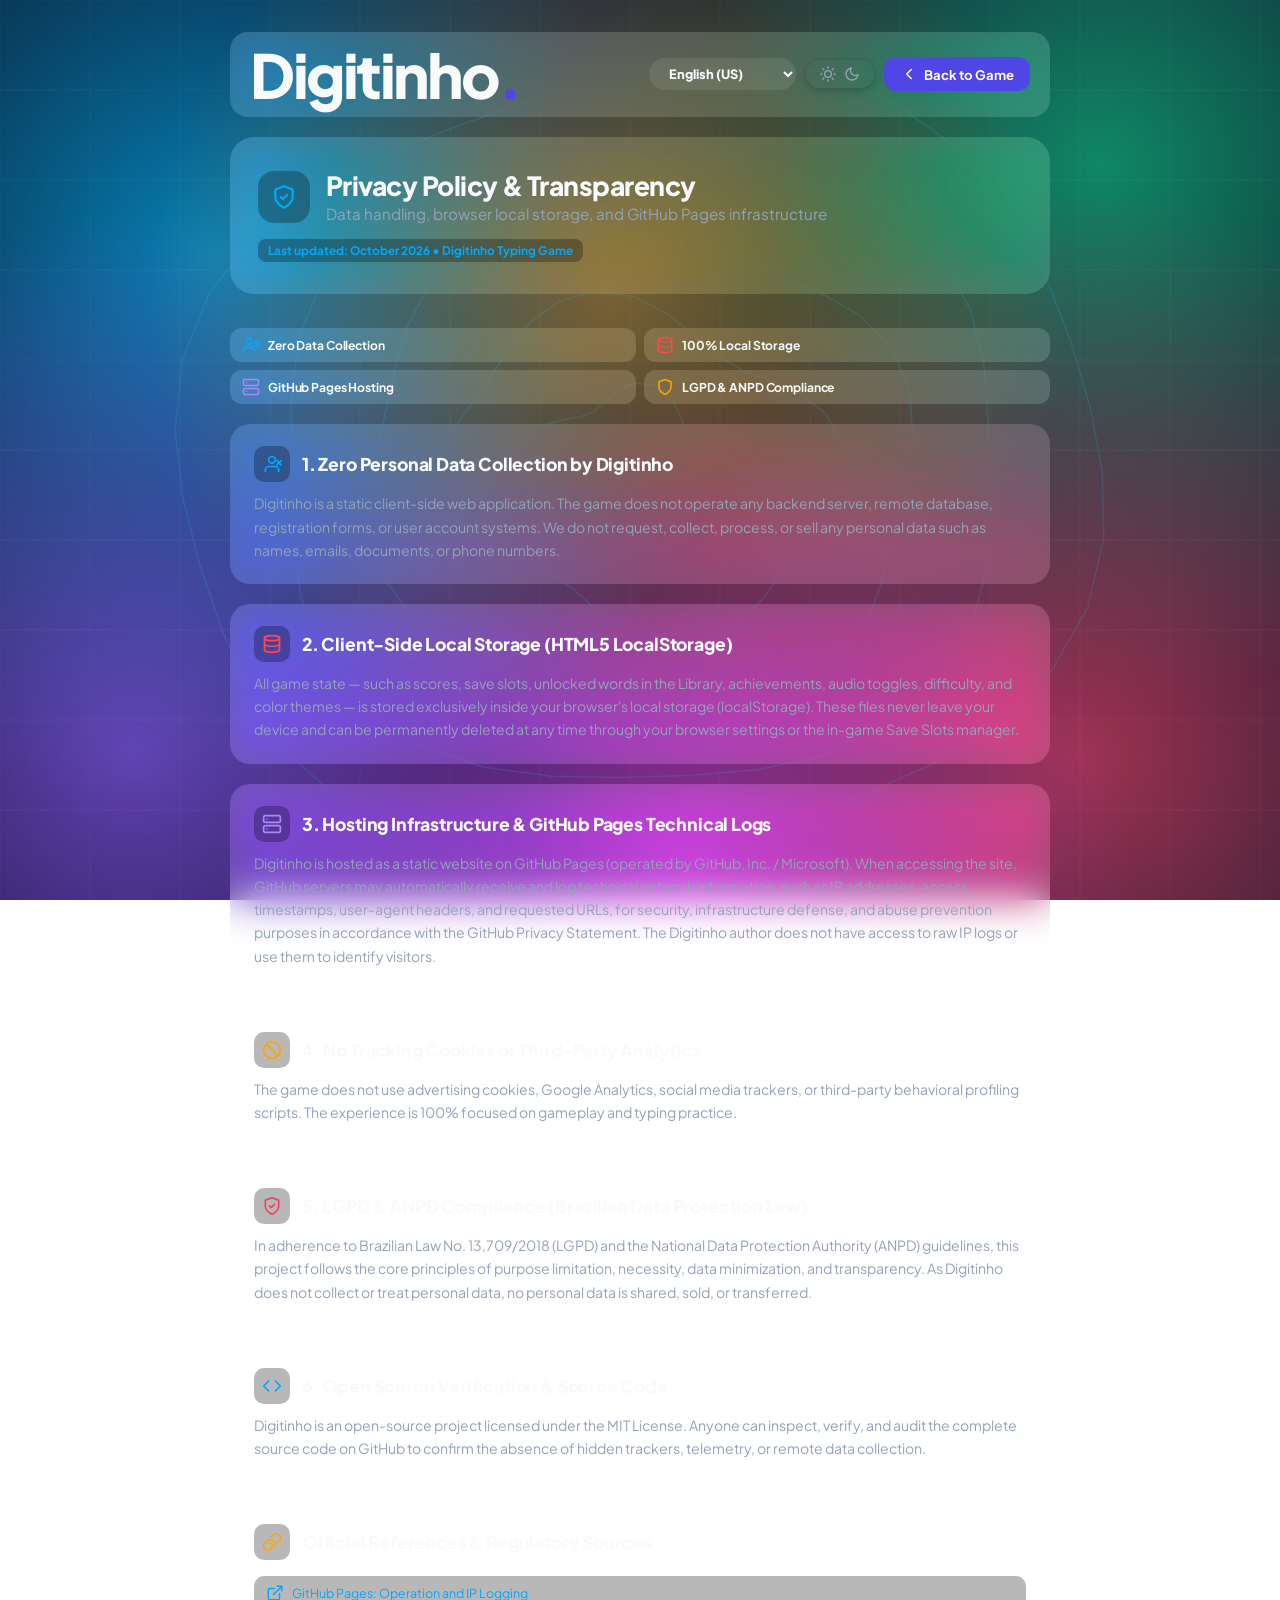
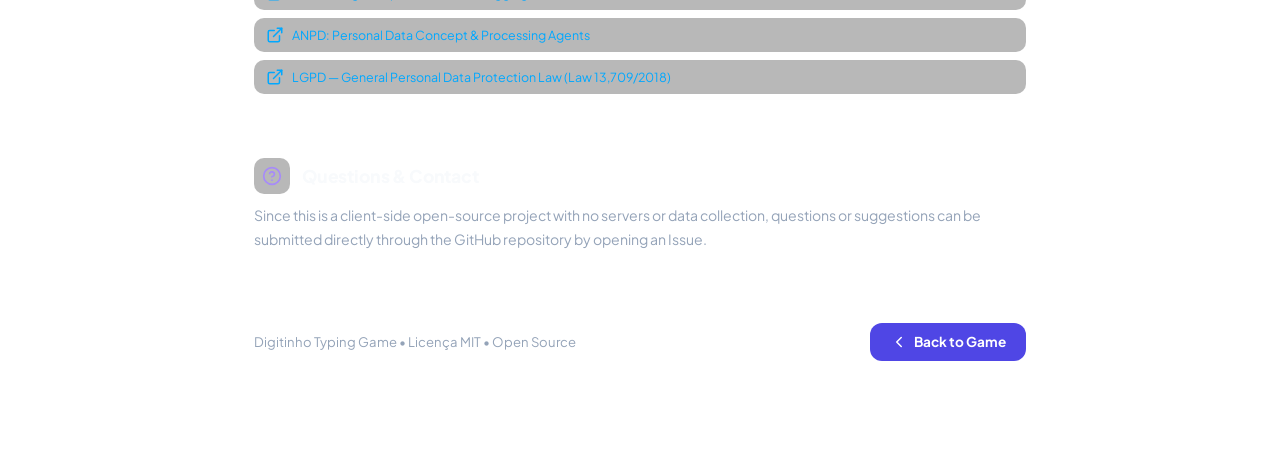
==== commit 811a2aac: "feat: remove test boss battle and virtual keyboard setting, add about app section (v1.3)" ====
--- a/privacy.html
+++ b/privacy.html
@@ -12,7 +12,7 @@
   <link rel="stylesheet" href="./css/variables.css?v=1.1" />
   <link rel="stylesheet" href="./css/components.css?v=1.1" />
   <link rel="stylesheet" href="./css/layout.css?v=1.2" />
-  <link rel="stylesheet" href="./css/modals.css?v=1.2" />
+  <link rel="stylesheet" href="./css/modals.css?v=1.3" />
   <link rel="stylesheet" href="./css/responsive.css?v=1.1" />
   <style>
     html.privacy-html,
@@ -325,7 +325,7 @@
 
   <!-- Scripts -->
   <script src="./js/ambient.js?v=1.1"></script>
-  <script src="./js/i18n.js?v=1.2"></script>
+  <script src="./js/i18n.js?v=1.3"></script>
   <script>
     // Theme Management for standalone privacy page
     function initTheme() {
--- a/css/modals.css
+++ b/css/modals.css
@@ -254,6 +254,48 @@
 .settings-opt-toggle.is-muted {
   opacity: 0.65;
 }
+
+.settings-opt-badge {
+  display: inline-flex;
+  align-items: center;
+  gap: 6px;
+  padding: 6px 14px;
+  border-radius: var(--r-pill);
+  background: var(--glass-btn-sec);
+  color: var(--t1);
+  font-size: 0.80rem;
+  font-weight: 800;
+  border: none !important;
+  user-select: none;
+  text-decoration: none;
+  transition: background 0.2s ease, filter 0.2s ease, color 0.2s ease;
+}
+
+.settings-opt-badge-accent {
+  background: rgba(99, 102, 241, 0.22);
+  color: #818CF8;
+}
+
+[data-theme="light"] .settings-opt-badge-accent {
+  background: rgba(99, 102, 241, 0.15);
+  color: #4F46E5;
+}
+
+.settings-opt-link {
+  cursor: pointer;
+}
+
+.settings-opt-link:hover {
+  filter: brightness(1.15);
+  background: var(--glass-hover);
+  color: #A5B4FC;
+  transform: none;
+}
+
+[data-theme="light"] .settings-opt-link:hover {
+  color: #3730A3;
+}
+
 .pause-actions {
   display: flex;
   flex-direction: column;
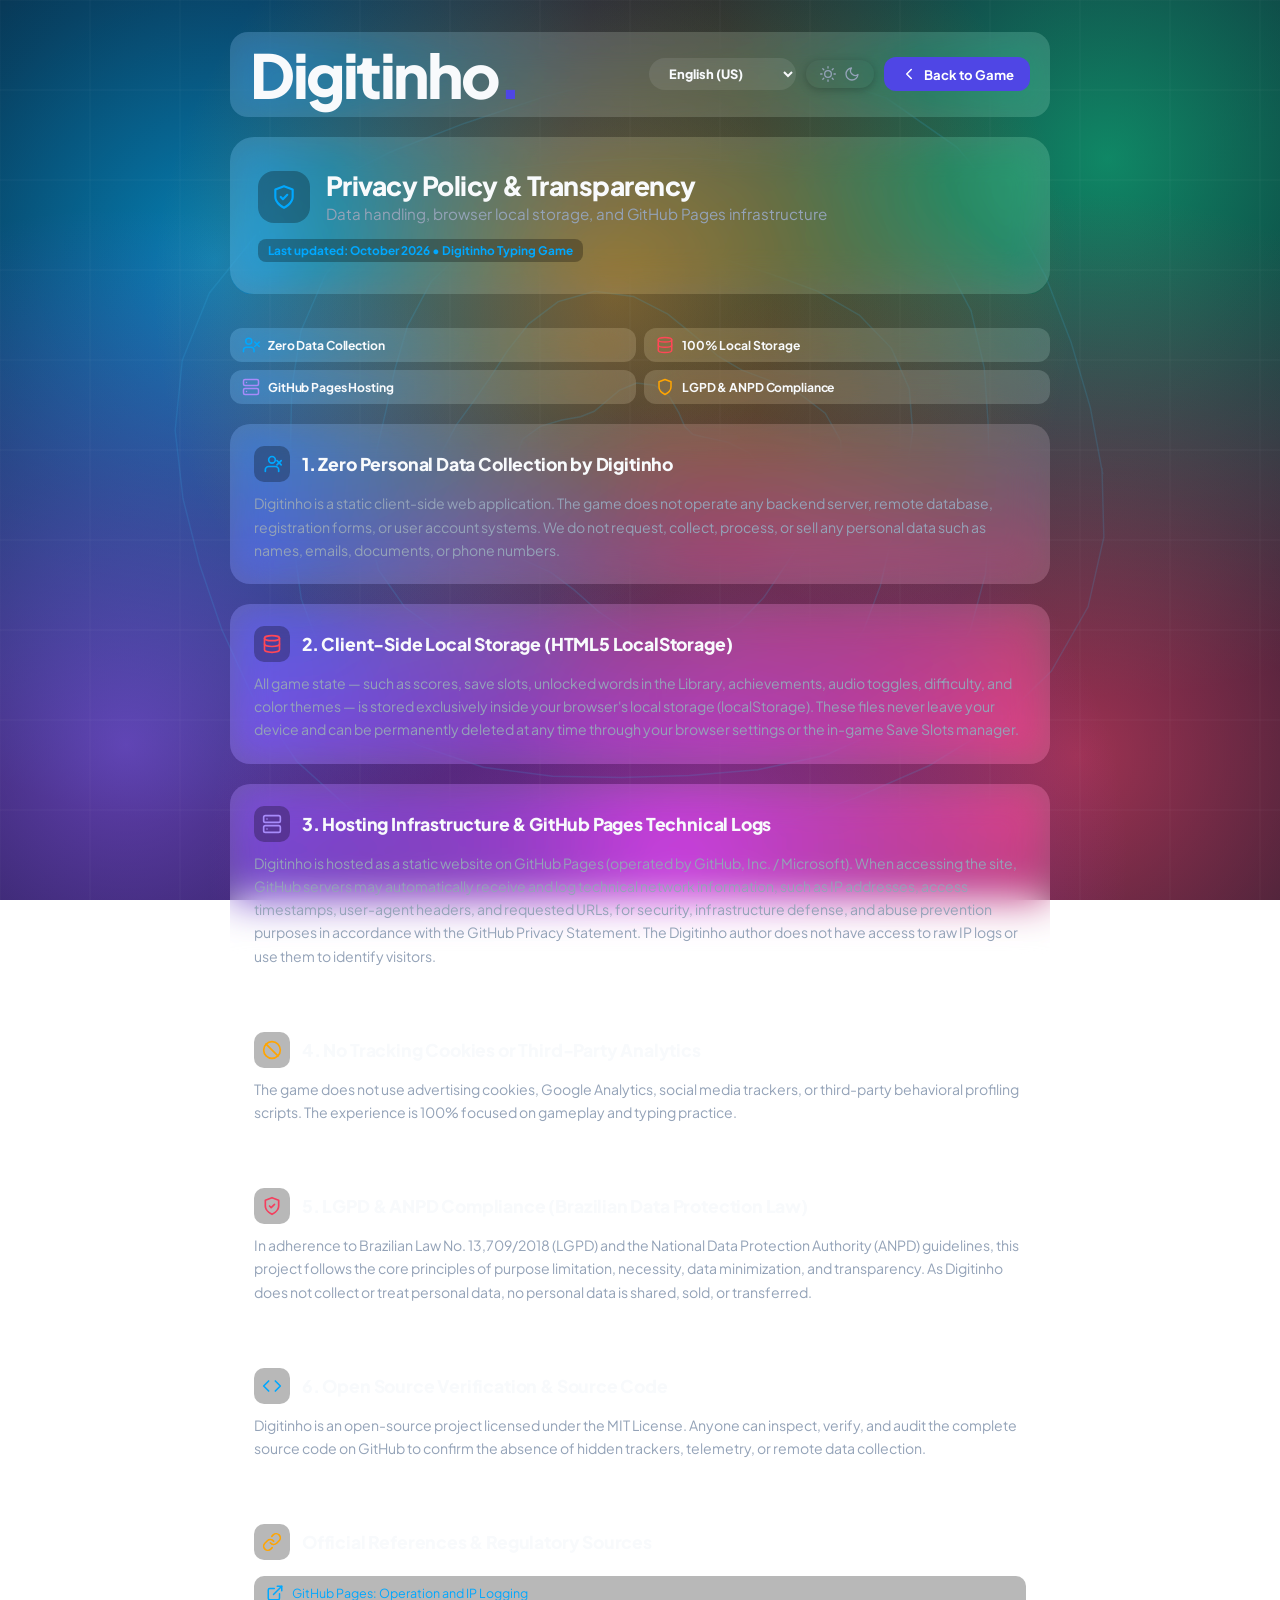
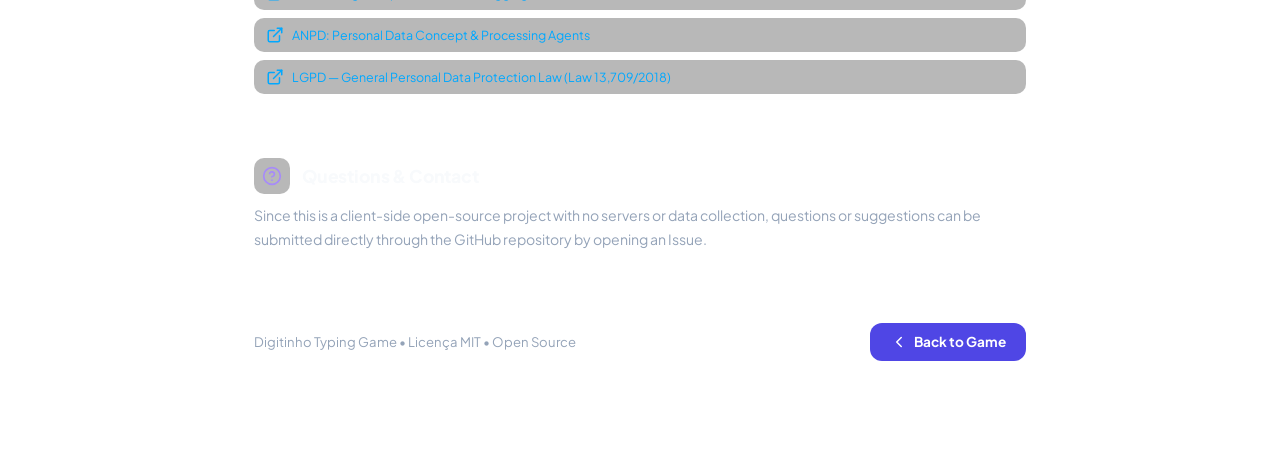
==== commit 69e15c4e: "feat: guarantee boss every 8 phases in fixed order with cycle words and fix static boss bug (v1.4)" ====
--- a/privacy.html
+++ b/privacy.html
@@ -325,7 +325,7 @@
 
   <!-- Scripts -->
   <script src="./js/ambient.js?v=1.1"></script>
-  <script src="./js/i18n.js?v=1.3"></script>
+  <script src="./js/i18n.js?v=1.4"></script>
   <script>
     // Theme Management for standalone privacy page
     function initTheme() {
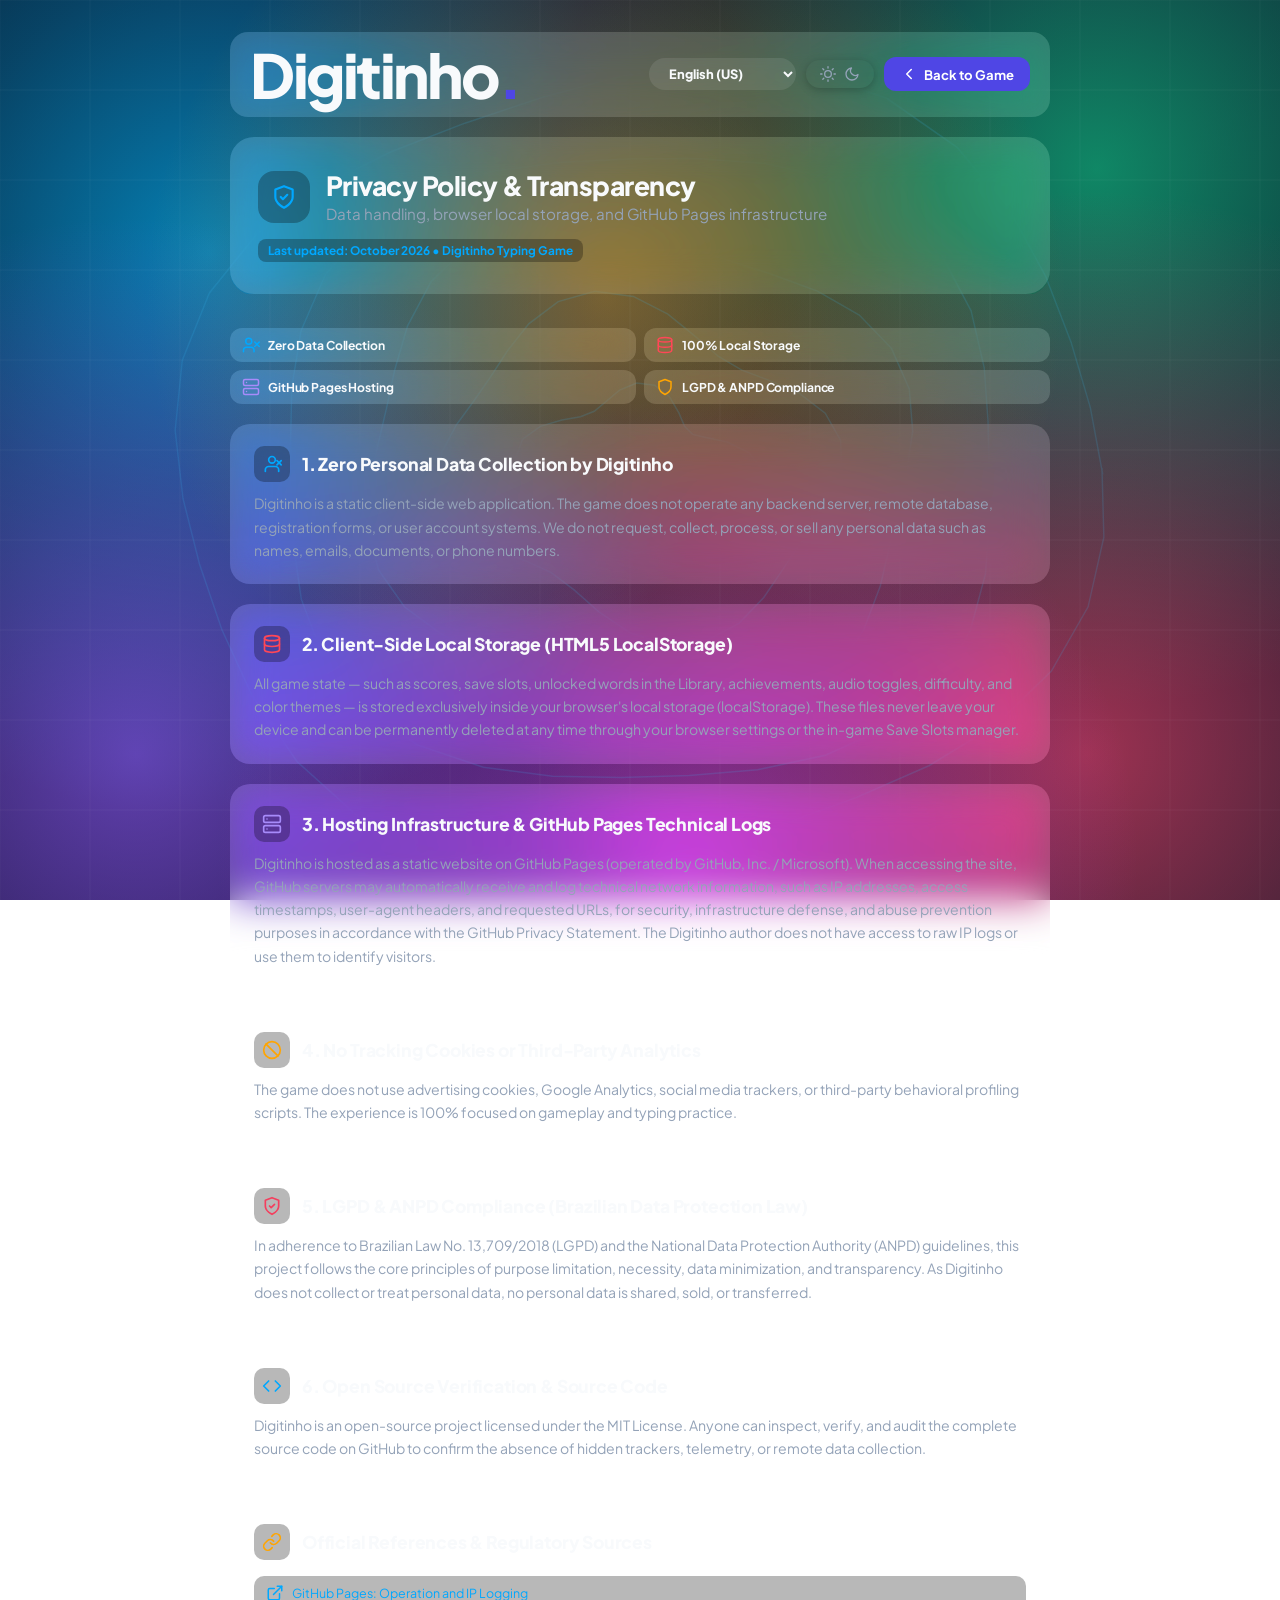
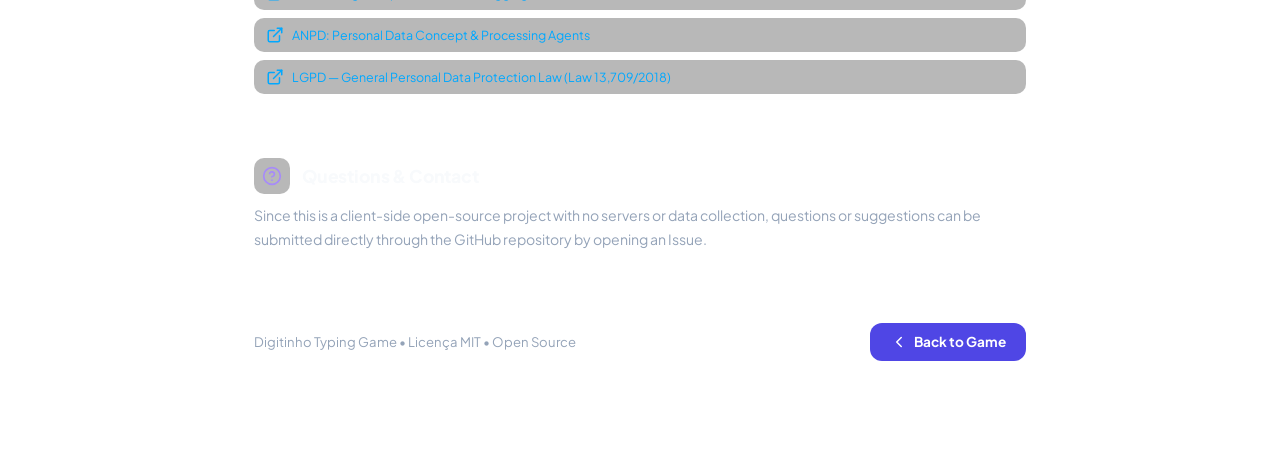
==== commit 57d28e4c: "feat: update to v1.5 with shared global coin bank across save slots" ====
--- a/privacy.html
+++ b/privacy.html
@@ -325,7 +325,7 @@
 
   <!-- Scripts -->
   <script src="./js/ambient.js?v=1.1"></script>
-  <script src="./js/i18n.js?v=1.4"></script>
+  <script src="./js/i18n.js?v=1.5"></script>
   <script>
     // Theme Management for standalone privacy page
     function initTheme() {
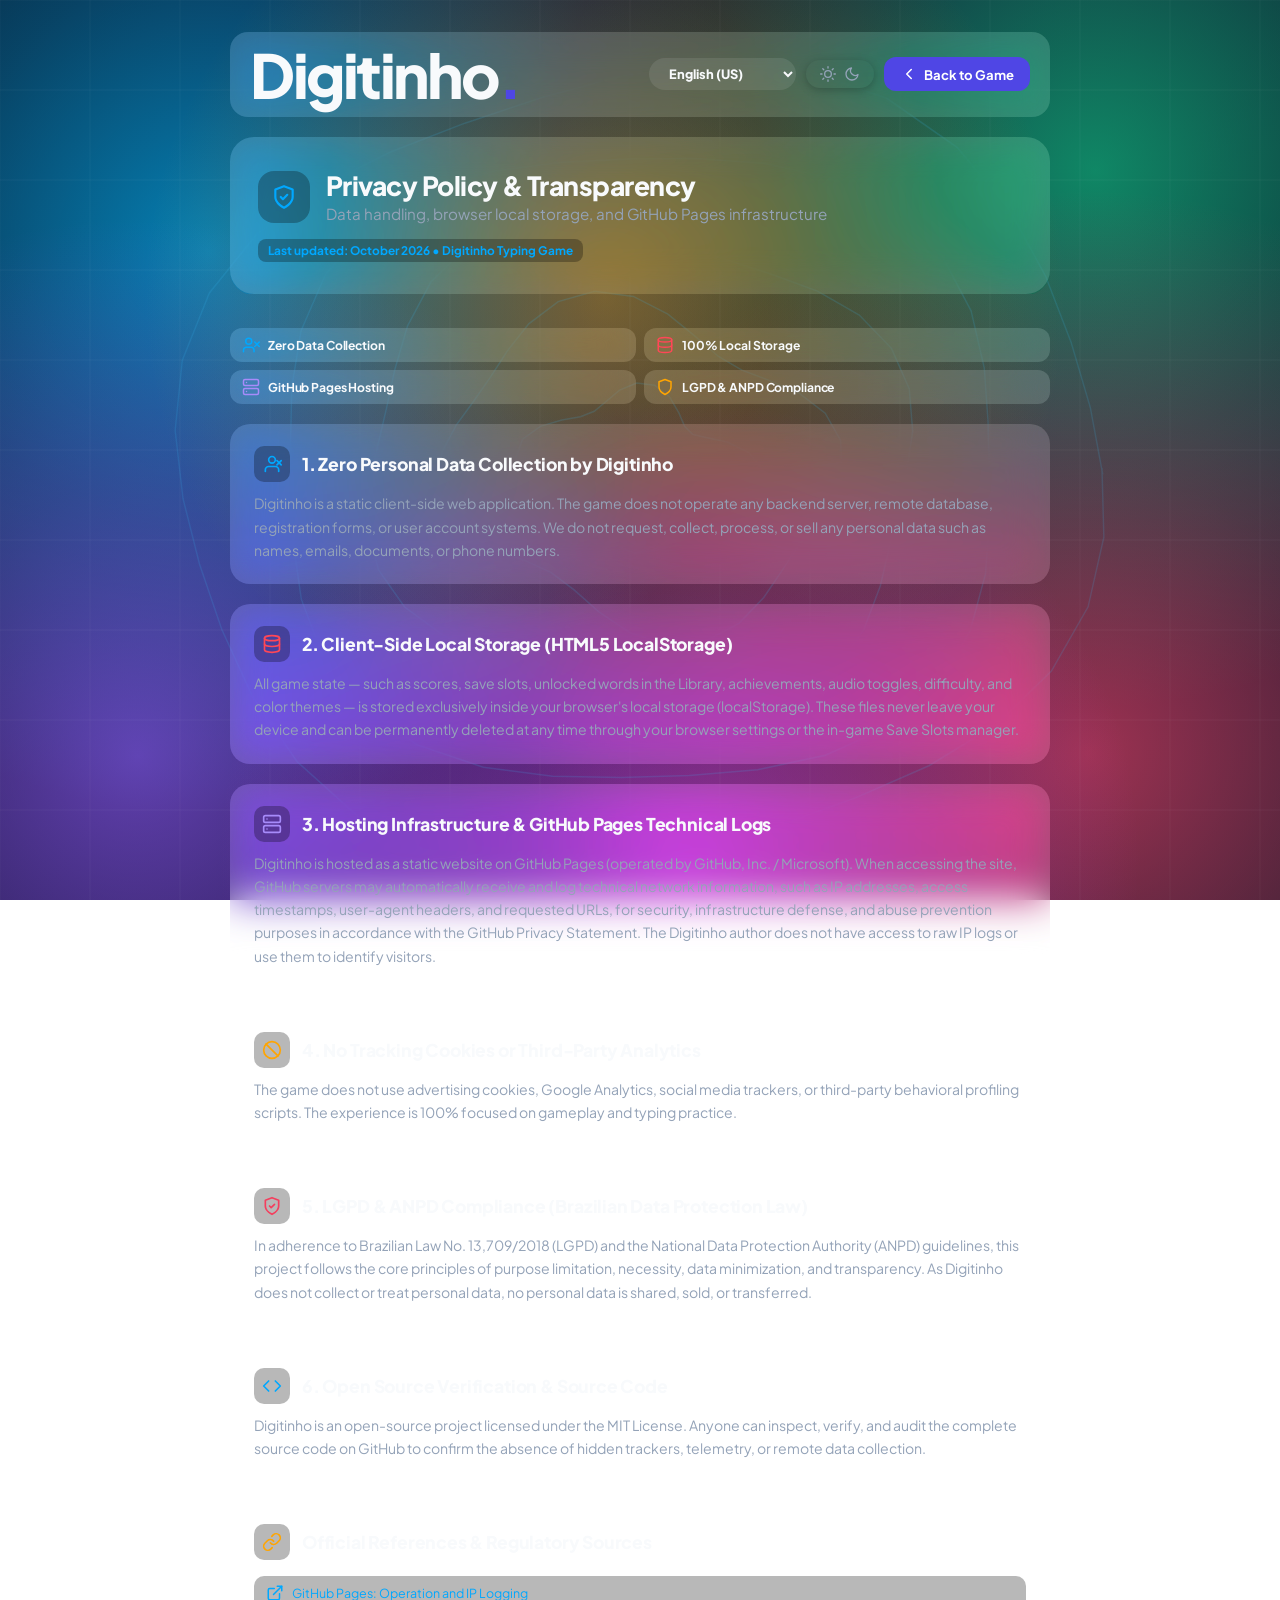
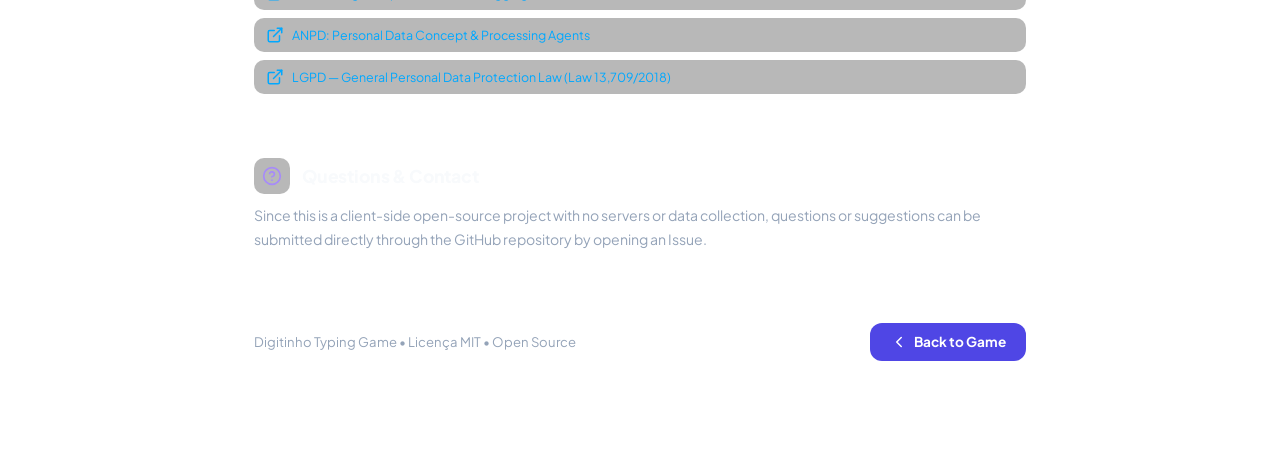
==== commit bddd4be5: "feat: add update notification banner and automatic cache refresh system (v1.6) - Add version.json fo" ====
--- a/privacy.html
+++ b/privacy.html
@@ -11,8 +11,8 @@
   <link href="https://fonts.googleapis.com/css2?family=Inter:wght@400;500;600;700;800&family=Plus+Jakarta+Sans:wght@500;600;700;800&display=swap" rel="stylesheet" />
   <link rel="stylesheet" href="./css/variables.css?v=1.1" />
   <link rel="stylesheet" href="./css/components.css?v=1.1" />
-  <link rel="stylesheet" href="./css/layout.css?v=1.2" />
-  <link rel="stylesheet" href="./css/modals.css?v=1.3" />
+  <link rel="stylesheet" href="./css/layout.css?v=1.6" />
+  <link rel="stylesheet" href="./css/modals.css?v=1.6" />
   <link rel="stylesheet" href="./css/responsive.css?v=1.1" />
   <style>
     html.privacy-html,
@@ -325,7 +325,7 @@
 
   <!-- Scripts -->
   <script src="./js/ambient.js?v=1.1"></script>
-  <script src="./js/i18n.js?v=1.5"></script>
+  <script src="./js/i18n.js?v=1.6"></script>
   <script>
     // Theme Management for standalone privacy page
     function initTheme() {
--- a/css/layout.css
+++ b/css/layout.css
@@ -56,6 +56,93 @@
   font-weight: 500;
   max-width: 400px;
   line-height: 1.35;
+}
+
+/* Dynamic Update Notification Banner (v1.6) */
+.btn-update-available {
+  width: 100%;
+  background: linear-gradient(135deg, rgba(99, 102, 241, 0.24), rgba(6, 182, 212, 0.22)), var(--glass-card);
+  backdrop-filter: var(--glass-card-blur);
+  -webkit-backdrop-filter: var(--glass-card-blur);
+  border: none !important;
+  border-radius: 16px;
+  padding: 12px 16px;
+  display: flex;
+  align-items: center;
+  justify-content: space-between;
+  gap: 12px;
+  cursor: pointer;
+  transition: background 0.18s ease, filter 0.18s ease, box-shadow 0.18s ease;
+  transform: none !important;
+  text-align: left;
+  box-shadow: 0 4px 18px rgba(99, 102, 241, 0.18);
+  margin-top: -4px;
+  margin-bottom: 2px;
+}
+.btn-update-available:hover {
+  background: linear-gradient(135deg, rgba(99, 102, 241, 0.36), rgba(6, 182, 212, 0.32)), var(--glass-card-hover);
+  filter: brightness(1.12);
+  box-shadow: 0 6px 24px rgba(99, 102, 241, 0.28);
+}
+.update-btn-left {
+  display: flex;
+  align-items: center;
+  gap: 12px;
+  min-width: 0;
+}
+.update-icon-wrap {
+  width: 36px;
+  height: 36px;
+  border-radius: 12px;
+  background: linear-gradient(135deg, #6366F1, #06B6D4);
+  color: #FFFFFF;
+  display: flex;
+  align-items: center;
+  justify-content: center;
+  flex-shrink: 0;
+  box-shadow: 0 2px 10px rgba(99, 102, 241, 0.32);
+}
+.update-text-col {
+  display: flex;
+  flex-direction: column;
+  gap: 2px;
+  min-width: 0;
+}
+.update-btn-title {
+  font-size: 0.88rem;
+  font-weight: 800;
+  color: var(--t1);
+  line-height: 1.25;
+}
+.update-btn-sub {
+  font-size: 0.72rem;
+  font-weight: 500;
+  color: var(--t2);
+  line-height: 1.2;
+}
+.update-btn-action-badge {
+  display: inline-flex;
+  align-items: center;
+  gap: 5px;
+  background: linear-gradient(135deg, #4F46E5, #6366F1);
+  color: #FFFFFF;
+  font-size: 0.75rem;
+  font-weight: 800;
+  padding: 6px 14px;
+  border-radius: 999px;
+  flex-shrink: 0;
+  transition: filter 0.18s ease, background 0.18s ease;
+  box-shadow: 0 2px 8px rgba(79, 70, 229, 0.35);
+}
+.btn-update-available:hover .update-btn-action-badge {
+  filter: brightness(1.14);
+}
+.btn-update-available.updating .update-icon-wrap svg {
+  animation: spinUpdate 0.8s linear infinite;
+}
+@keyframes spinUpdate {
+  from { transform: rotate(0deg); }
+  to { transform: rotate(360deg); }
 }
 
 /* Hero Start & Continue Action */
--- a/css/modals.css
+++ b/css/modals.css
@@ -279,6 +279,44 @@
 [data-theme="light"] .settings-opt-badge-accent {
   background: rgba(99, 102, 241, 0.15);
   color: #4F46E5;
+}
+
+.settings-version-wrap {
+  display: inline-flex;
+  align-items: center;
+  gap: 8px;
+}
+
+.settings-check-update-btn {
+  display: inline-flex;
+  align-items: center;
+  gap: 5px;
+  padding: 5px 10px;
+  border-radius: var(--r-pill);
+  background: var(--glass-btn-sec);
+  color: var(--t2);
+  font-size: 0.76rem;
+  font-weight: 700;
+  border: none !important;
+  cursor: pointer;
+  transition: background 0.18s ease, filter 0.18s ease, color 0.18s ease;
+  transform: none !important;
+}
+
+.settings-check-update-btn:hover {
+  background: var(--glass-hover);
+  filter: brightness(1.12);
+  color: var(--t1);
+}
+
+.settings-check-update-btn.has-update {
+  background: linear-gradient(135deg, #4F46E5, #06B6D4);
+  color: #FFFFFF;
+  box-shadow: 0 2px 8px rgba(79, 70, 229, 0.35);
+}
+
+.settings-check-update-btn.updating svg {
+  animation: spinUpdate 0.8s linear infinite;
 }
 
 .settings-opt-link {
